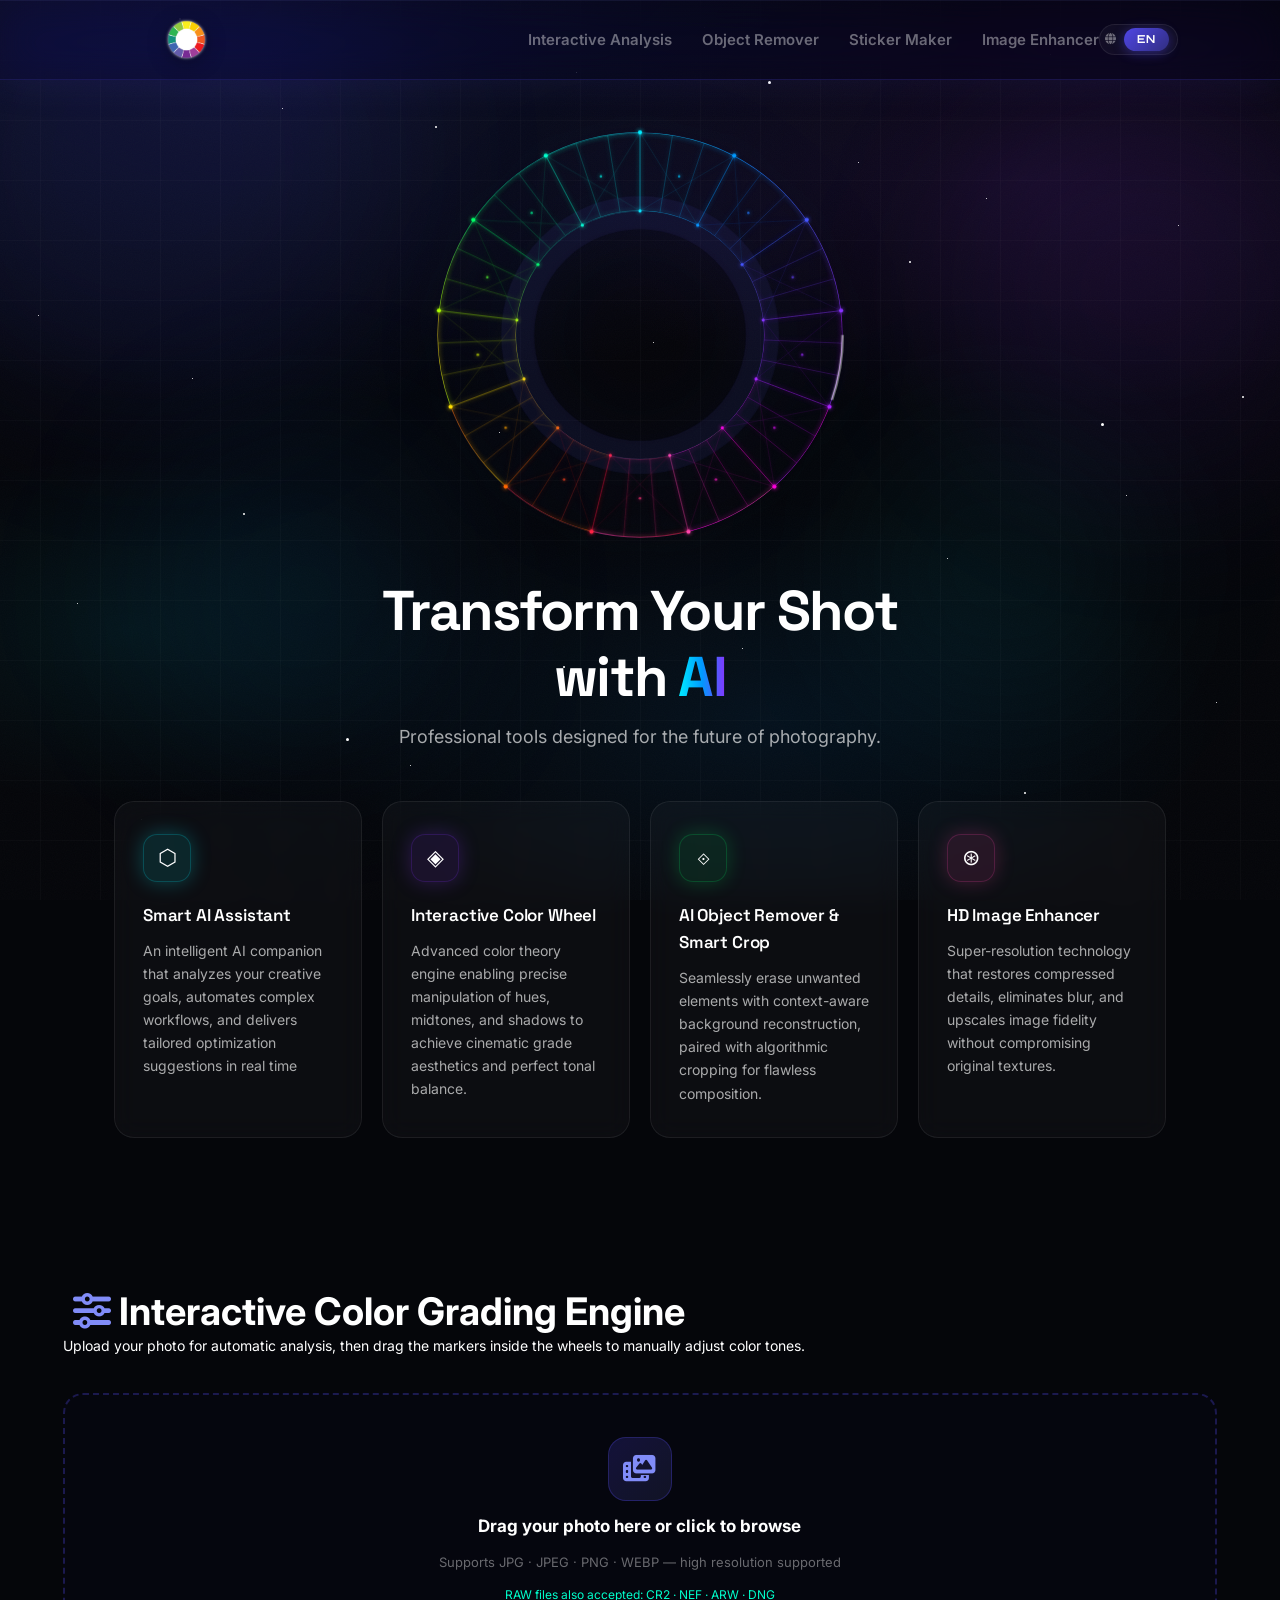
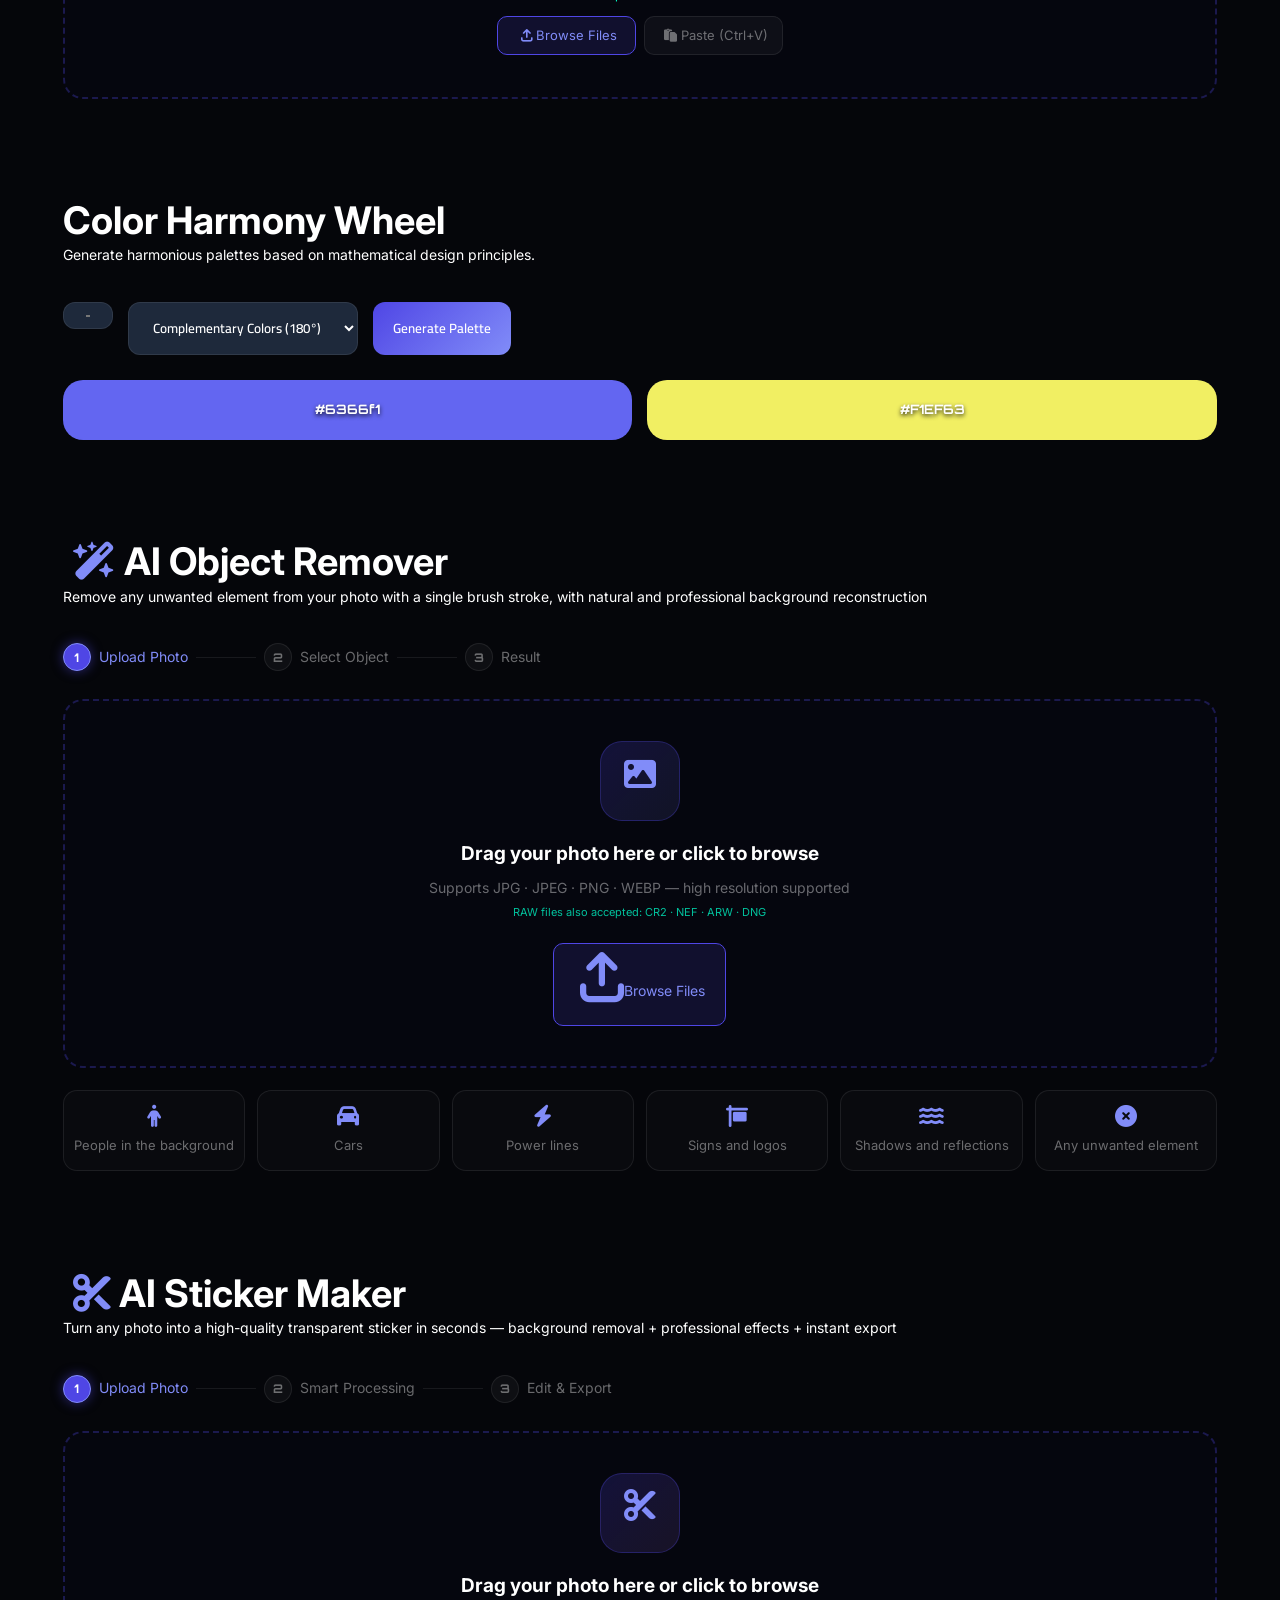
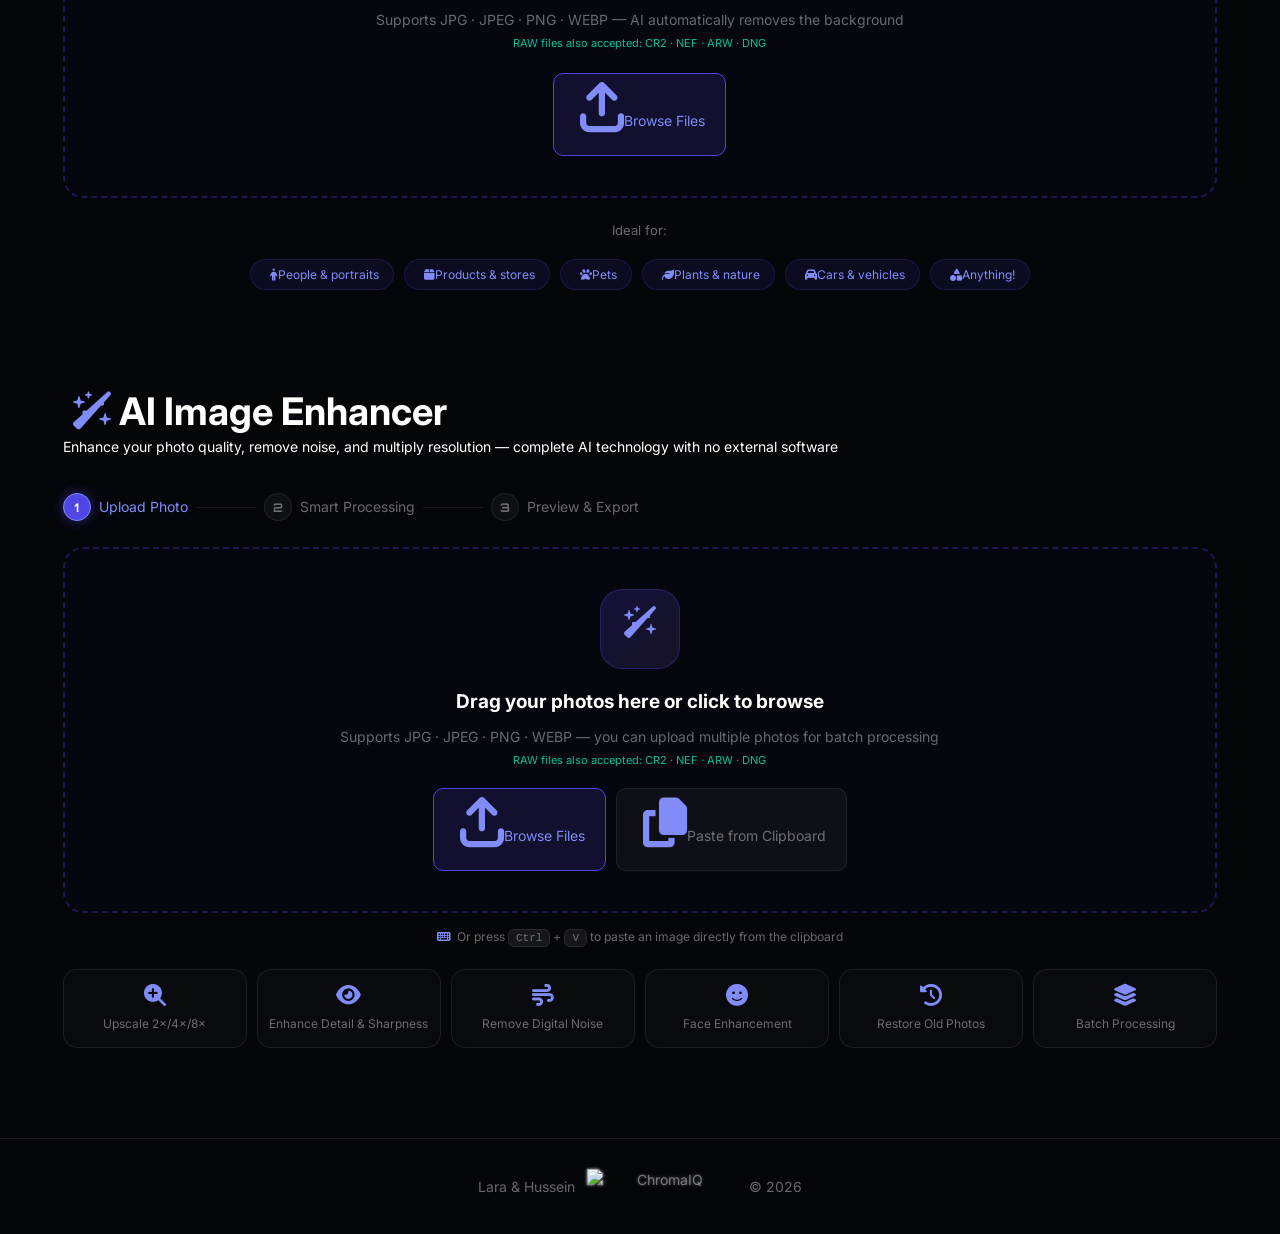
==== index.html @ 06418e69 "Add flexbox layout to nav-right section" ====
<!DOCTYPE html>
<html lang="en" dir="ltr" data-lang="en">
<head>
    <meta charset="UTF-8">
    <meta name="viewport" content="width=device-width, initial-scale=1.0">
    <title>ChromaIQ</title>
    <link rel="preconnect" href="https://fonts.googleapis.com">
    <link rel="preconnect" href="https://fonts.gstatic.com" crossorigin>
    <link href="https://fonts.googleapis.com/css2?family=Cairo:wght@300;400;600;700&family=Orbitron:wght@500;700&family=Inter:wght@400;500;600;700&family=Space+Grotesk:wght@500;600;700&display=swap" rel="stylesheet">
    <link rel="stylesheet" href="i18n-styles.css?v=20260829c">
    <link rel="stylesheet" href="crop-tool.css?v=20260829c">
    <link rel="stylesheet" href="color-grading.css?v=20260829c">
    <link rel="stylesheet" href="https://cdnjs.cloudflare.com/ajax/libs/font-awesome/6.5.1/css/all.min.css">
    <link rel="icon" type="image/x-icon" href="assets/favicon.ico">
    <link rel="icon" type="image/png" sizes="32x32" href="assets/favicon-32.png">
    <link rel="icon" type="image/png" sizes="16x16" href="assets/favicon-16.png">
    <link rel="apple-touch-icon" sizes="180x180" href="assets/apple-touch-icon.png">
    <script src="https://cdnjs.cloudflare.com/ajax/libs/jszip/3.10.1/jszip.min.js"></script>
    <link rel="stylesheet" href="style.css?v=20260829c">
  

<style id="chroma-overrides">
/* ── Navbar: Transparent Glassmorphism + Indigo tint ── */
.navbar {
  background: rgba(8, 6, 28, 0.45) !important;
  backdrop-filter: blur(18px) saturate(1.8) !important;
  -webkit-backdrop-filter: blur(22px) saturate(1.8) !important;
  border-bottom: 1px solid rgba(79,70,229,0.22) !important;
  box-shadow: 0 1px 40px rgba(79,70,229,0.12), inset 0 1px 0 rgba(129,140,248,0.08) !important;
}
.navbar::before {
  content: '';
  position: absolute; inset: 0;
  background: linear-gradient(135deg, rgba(79,70,229,0.06) 0%, transparent 60%);
  pointer-events: none;
.nav-right {
  display: flex;
  align-items: center;
  gap: 25px;
}
}
/* ── Hero: compact vertical layout ── */
.hero {
  height: auto !important;
min-height: auto !important;
  padding: 40px 5% !important;
  flex-direction: column !important;
  gap: 0 !important;
  justify-content: center !important;
}
#features {
  margin-top: 0 !important;
  padding-top: 0 !important;
}
.hero-cotainer {
  display: flex !important;
  flex-direction: column !important;
  align-items: center !important;
  text-align: center !important;
  gap: 12px !important;
  max-width: 860px;
  margin: 0 auto;
}
/* Badge — آخر عنصر، شكله طبيعي */
.hero-cotainer .ai-hero-badge {
  margin-top: 4px;
  position: static;
}
/* Text styles */
.hero-headline {
  font-size: clamp(28px, 5vw, 56px) !important;
  margin: 0 !important;
  line-height: 1.18 !important;
}
.hero-subtitle {
  font-size: clamp(14px, 2vw, 18px) !important;
  margin: 0 0 8px !important;
  max-width: 600px;
}
/* Ring comes FIRST and is bigger */
.hero-cotainer .ring-wrapper {
  width: min(430px, 75vw) !important;
  margin-bottom: 8px;
  order: -1;  /* ensures ring is first regardless of DOM order */
}
/* ── Color Grading canvas: larger ── */
#cg-main-canvas {
  max-height: min(380px, 52vh) !important;
}
/* Zoom controls */
.cg-zoom-group {
  background: rgba(255,255,255,0.04);
  border: 1px solid var(--glass-border);
  border-radius: 9px;
  padding: 2px 5px;
  gap: 3px !important;
}
.cg-zoom-val {
  font-family: 'Orbitron', monospace;
  font-size: 10px; color: var(--text-main);
  min-width: 36px; text-align: center;
  letter-spacing: 0.03em;
}
/* Split hint text */
.cg-split-hint {
  position: absolute; bottom: 8px; left: 50%; transform: translateX(-50%);
  background: rgba(0,0,0,0.7); padding: 4px 12px; border-radius: 20px;
  font-size: 10px; color: rgba(255,255,255,0.7); white-space: nowrap;
  pointer-events: none; display: none;
}
.cg-split-hint.show { display: block; }
</style>
</head>
<body>

     <!-- Global Loader -->
    <div class="loader-overlay" id="spectrum-loader">
    <div class="chroma-loader">
    <div class="chroma-ring-outer"></div>
    <div class="chroma-ring-inner"></div>
    <div class="chroma-dot"></div>
    <div class="chroma-dot"></div>
    <div class="chroma-dot"></div>
    <div class="chroma-core">
        <img class="loader-brand-mark" src="assets/chromaiq-mark.png" alt="" width="550" height="550" aria-hidden="true">
    </div>
</div>
        <div id="loader-text" style="font-size: 18px; font-weight: 600; margin-top: 15px;" data-i18n="common.processing">Processing...</div>
    </div>

    <!-- Custom Brush Cursor -->
    <div id="brush-cursor"></div>

    <!-- Toast -->
    <div class="remover-toast" id="remover-toast"></div>

    <!-- Navbar -->
    <nav class="navbar">
        <div class="nav-left">
            <a class="brand-link" href="#" aria-label="ChromaIQ home">
                <img class="brand-logo" src="icon.PNG" alt="ChromaIQ" width="1500" height="261">
            </a>
        </div>
        <div class="nav-right">
            <ul class="nav-links">
                <li><a href="#grading-hub" data-i18n="nav.gradingHub">Interactive Analysis</a></li>
                <li><a href="#object-remover" data-i18n="nav.objectRemover">Object Remover</a></li>
                <li><a href="#sticker-maker" data-i18n="nav.stickerMaker">Sticker Maker</a></li>
                <li><a href="#image-enhancer" data-i18n="nav.imageEnhancer">Image Enhancer</a></li>
            </ul>
            <!-- Hamburger (mobile only) -->
            <button class="nav-hamburger" id="nav-hamburger" aria-label="Open menu" data-i18n-aria="nav.openMenu" aria-expanded="false">
                <span></span><span></span><span></span>
            </button>
            <!-- Language Switcher (hover to reveal / switch) -->
            <div class="lang-switcher" role="group" aria-label="Language Selection">
                <i class="fa-solid fa-globe lang-switcher-icon" aria-hidden="true"></i>
                <button class="lang-btn" data-lang="ar" aria-pressed="false" onclick="i18n.setLanguage('ar')" title="العربية">AR</button>
                <button class="lang-btn active" data-lang="en" aria-pressed="true" onclick="i18n.setLanguage('en')" title="English">EN</button>
            </div>
        </div>
        <div class="nav-mobile-panel" id="nav-mobile-panel">
        <ul>
            <li><a href="#grading-hub" data-i18n="nav.gradingHub"><i class="fa-solid fa-sliders nav-mobile-icon"></i> Interactive Analysis</a></li>
            <li><a href="#object-remover" data-i18n="nav.objectRemover"><i class="fa-solid fa-eraser nav-mobile-icon"></i> Object Remover</a></li>
            <li><a href="#sticker-maker" data-i18n="nav.stickerMaker"><i class="fa-solid fa-scissors nav-mobile-icon"></i> Sticker Maker</a></li>
            <li><a href="#image-enhancer" data-i18n="nav.imageEnhancer"><i class="fa-solid fa-wand-magic-sparkles nav-mobile-icon"></i> Image Enhancer</a></li>
        </ul>
    </div>
    </nav>
      <!-- ============================================================
     BACKGROUND
     ============================================================ -->
<div class="bg-layer" aria-hidden="true">
  <div class="noise"></div>
  <div class="stars" id="stars"></div>
  <div class="blob" style="width:500px;height:500px;top:-10%;left:-8%;background:rgba(68,85,255,0.08);--bd:14s;--bx:30px;--by:20px"></div>
  <div class="blob" style="width:400px;height:400px;top:10%;right:-5%;background:rgba(136,51,255,0.07);--bd:18s;--bx:-20px;--by:30px"></div>
  <div class="blob" style="width:350px;height:350px;bottom:15%;left:10%;background:rgba(0,153,255,0.06);--bd:22s;--bx:25px;--by:-15px"></div>
  <div class="blob" style="width:300px;height:300px;bottom:20%;right:10%;background:rgba(0,238,255,0.05);--bd:16s;--bx:-18px;--by:22px"></div>
</div>
<main>
<section class="hero" aria-label="Hero">
   <div class="hero-cotainer">
  <!-- THE RING — pure SVG polygon mesh ring -->
  <div class="ring-wrapper" role="img" aria-label="AI neural network ring visualization">
    <svg class="ring-svg" viewBox="0 0 520 520" xmlns="http://www.w3.org/2000/svg">
      <defs>
    <!-- Rainbow gradient sweep — 13 evenly-spaced hues -->
        <linearGradient id="rg0" x1="0" y1="0" x2="1" y2="0"><stop offset="0%" stop-color="#00EEFF"/><stop offset="100%" stop-color="#0099FF"/></linearGradient>
        <linearGradient id="rg1" x1="0" y1="0" x2="1" y2="0"><stop offset="0%" stop-color="#0099FF"/><stop offset="100%" stop-color="#4455FF"/></linearGradient>
        <linearGradient id="rg2" x1="0" y1="0" x2="1" y2="0"><stop offset="0%" stop-color="#4455FF"/><stop offset="100%" stop-color="#8833FF"/></linearGradient>
        <linearGradient id="rg3" x1="0" y1="0" x2="1" y2="0"><stop offset="0%" stop-color="#8833FF"/><stop offset="100%" stop-color="#AA22FF"/></linearGradient>
        <linearGradient id="rg4" x1="0" y1="0" x2="1" y2="0"><stop offset="0%" stop-color="#AA22FF"/><stop offset="100%" stop-color="#FF00DD"/></linearGradient>
        <linearGradient id="rg5" x1="0" y1="0" x2="1" y2="0"><stop offset="0%" stop-color="#FF00DD"/><stop offset="100%" stop-color="#FF44AA"/></linearGradient>
        <linearGradient id="rg6" x1="0" y1="0" x2="1" y2="0"><stop offset="0%" stop-color="#FF44AA"/><stop offset="100%" stop-color="#FF2244"/></linearGradient>
        <linearGradient id="rg7" x1="0" y1="0" x2="1" y2="0"><stop offset="0%" stop-color="#FF2244"/><stop offset="100%" stop-color="#FF6600"/></linearGradient>
        <linearGradient id="rg8" x1="0" y1="0" x2="1" y2="0"><stop offset="0%" stop-color="#FF6600"/><stop offset="100%" stop-color="#FFDD00"/></linearGradient>
        <linearGradient id="rg9" x1="0" y1="0" x2="1" y2="0"><stop offset="0%" stop-color="#FFDD00"/><stop offset="100%" stop-color="#AAFF00"/></linearGradient>
        <linearGradient id="rg10" x1="0" y1="0" x2="1" y2="0"><stop offset="0%" stop-color="#AAFF00"/><stop offset="100%" stop-color="#00FF66"/></linearGradient>
        <linearGradient id="rg11" x1="0" y1="0" x2="1" y2="0"><stop offset="0%" stop-color="#00FF66"/><stop offset="100%" stop-color="#00FFCC"/></linearGradient>
        <linearGradient id="rg12" x1="0" y1="0" x2="1" y2="0"><stop offset="0%" stop-color="#00FFCC"/><stop offset="100%" stop-color="#00EEFF"/></linearGradient>
        <!-- Wave light sweep gradient -->
        <linearGradient id="wave-g" x1="0" y1="0" x2="1" y2="0">
          <stop offset="0%"   stop-color="white" stop-opacity="0"/>
          <stop offset="45%"  stop-color="white" stop-opacity="0"/>
          <stop offset="50%"  stop-color="white" stop-opacity="0.65"/>
          <stop offset="55%"  stop-color="white" stop-opacity="0"/>
          <stop offset="100%" stop-color="white" stop-opacity="0"/>
        </linearGradient>

        <!-- Outer glow filter -->
        <filter id="glow" x="-30%" y="-30%" width="160%" height="160%">
          <feGaussianBlur stdDeviation="3" result="coloredBlur"/>
          <feMerge><feMergeNode in="coloredBlur"/><feMergeNode in="SourceGraphic"/></feMerge>
        </filter>
        <filter id="glow-node" x="-100%" y="-100%" width="300%" height="300%">
          <feGaussianBlur stdDeviation="2.5" result="coloredBlur"/>
          <feMerge><feMergeNode in="coloredBlur"/><feMergeNode in="SourceGraphic"/></feMerge>
        </filter>
        <filter id="glow-strong" x="-50%" y="-50%" width="200%" height="200%">
          <feGaussianBlur stdDeviation="5" result="coloredBlur"/>
          <feMerge><feMergeNode in="coloredBlur"/><feMergeNode in="SourceGraphic"/></feMerge>
        </filter>

        <!-- Clip to ring donut shape (outer R=245, inner R=150) -->
        <clipPath id="ring-clip">
          <path d="
            M260,15 A245,245 0 1,1 259.99,15 Z
            M260,110 A150,150 0 1,0 260.01,110 Z
          " fill-rule="evenodd"/>
        </clipPath>

      </defs>

      <!-- === OUTER GLOW RING (ambient halo) === -->
      <circle cx="260" cy="260" r="245" fill="none" stroke="url(#rg2)" stroke-width="0.5" opacity="0.2" filter="url(#glow-strong)"/>
      <circle cx="260" cy="260" r="150" fill="none" stroke="url(#rg0)" stroke-width="0.5" opacity="0.15" filter="url(#glow-strong)"/>

            <!-- Segment 0 — Cyan→Blue  (0.0°–27.7°) -->
      <g filter="url(#glow)" clip-path="url(#ring-clip)">
        <path d="M260.0,15.0 A245,245 0 0,1 373.9,43.1" fill="none" stroke="url(#rg0)" stroke-width="1.4" opacity="0.7" style="animation: line-shimmer 1.9s ease-in-out 0.0s infinite"/>
        <path d="M260.0,110.0 A150,150 0 0,1 329.7,127.2" fill="none" stroke="url(#rg0)" stroke-width="1.1" opacity="0.55" style="animation: line-shimmer 2.2s ease-in-out 0.24s infinite"/>
        <line x1="260.0" y1="15.0" x2="260.0" y2="110.0" stroke="#00EEFF" stroke-width="0.7" opacity="0.4" style="animation: line-shimmer 2.8s ease-in-out 0.0s infinite"/>
        <line x1="299.3" y1="18.2" x2="284.1" y2="111.9" stroke="#00D2FF" stroke-width="0.7" opacity="0.35" style="animation: line-shimmer 3.0s ease-in-out 0.1s infinite"/>
        <line x1="337.6" y1="27.6" x2="307.5" y2="117.7" stroke="#00B5FF" stroke-width="0.7" opacity="0.35" style="animation: line-shimmer 3.2s ease-in-out 0.2s infinite"/>
        <line x1="373.9" y1="43.1" x2="329.7" y2="127.2" stroke="#0099FF" stroke-width="0.7" opacity="0.4" style="animation: line-shimmer 3.4s ease-in-out 0.3s infinite"/>
        <line x1="260.0" y1="15.0" x2="329.7" y2="127.2" stroke="#00D4FF" stroke-width="0.5" opacity="0.2" style="animation: line-shimmer 3.8s ease-in-out 0.36s infinite"/>
        <line x1="373.9" y1="43.1" x2="260.0" y2="110.0" stroke="#00B2FF" stroke-width="0.5" opacity="0.2" style="animation: line-shimmer 3.8s ease-in-out 0.6s infinite"/>
      </g>

      <!-- Segment 1 — Blue→Indigo  (27.7°–55.4°) -->
      <g filter="url(#glow)" clip-path="url(#ring-clip)">
        <path d="M373.9,43.1 A245,245 0 0,1 461.6,120.8" fill="none" stroke="url(#rg1)" stroke-width="1.4" opacity="0.7" style="animation: line-shimmer 2.1s ease-in-out 0.12s infinite"/>
        <path d="M329.7,127.2 A150,150 0 0,1 383.4,174.8" fill="none" stroke="url(#rg1)" stroke-width="1.1" opacity="0.55" style="animation: line-shimmer 2.4s ease-in-out 0.36s infinite"/>
        <line x1="373.9" y1="43.1" x2="329.7" y2="127.2" stroke="#0099FF" stroke-width="0.7" opacity="0.4" style="animation: line-shimmer 3.0s ease-in-out 0.1s infinite"/>
        <line x1="407.2" y1="64.1" x2="350.1" y2="140.1" stroke="#1782FF" stroke-width="0.7" opacity="0.35" style="animation: line-shimmer 3.2s ease-in-out 0.2s infinite"/>
        <line x1="436.7" y1="90.3" x2="368.2" y2="156.1" stroke="#2D6CFF" stroke-width="0.7" opacity="0.35" style="animation: line-shimmer 3.4s ease-in-out 0.3s infinite"/>
        <line x1="461.6" y1="120.8" x2="383.4" y2="174.8" stroke="#4455FF" stroke-width="0.7" opacity="0.4" style="animation: line-shimmer 3.6s ease-in-out 0.4s infinite"/>
        <line x1="373.9" y1="43.1" x2="383.4" y2="174.8" stroke="#1485FF" stroke-width="0.5" opacity="0.2" style="animation: line-shimmer 4.0s ease-in-out 0.48s infinite"/>
        <line x1="461.6" y1="120.8" x2="329.7" y2="127.2" stroke="#3069FF" stroke-width="0.5" opacity="0.2" style="animation: line-shimmer 4.0s ease-in-out 0.72s infinite"/>
      </g>

      <!-- Segment 2 — Indigo→Purple  (55.4°–83.1°) -->
      <g filter="url(#glow)" clip-path="url(#ring-clip)">
        <path d="M461.6,120.8 A245,245 0 0,1 503.2,230.5" fill="none" stroke="url(#rg2)" stroke-width="1.4" opacity="0.7" style="animation: line-shimmer 2.3s ease-in-out 0.24s infinite"/>
        <path d="M383.4,174.8 A150,150 0 0,1 408.9,241.9" fill="none" stroke="url(#rg2)" stroke-width="1.1" opacity="0.55" style="animation: line-shimmer 2.6s ease-in-out 0.48s infinite"/>
        <line x1="461.6" y1="120.8" x2="383.4" y2="174.8" stroke="#4455FF" stroke-width="0.7" opacity="0.4" style="animation: line-shimmer 3.2s ease-in-out 0.2s infinite"/>
        <line x1="481.3" y1="155.0" x2="395.5" y2="195.7" stroke="#5B4AFF" stroke-width="0.7" opacity="0.35" style="animation: line-shimmer 3.4s ease-in-out 0.3s infinite"/>
        <line x1="495.3" y1="191.8" x2="404.1" y2="218.3" stroke="#713EFF" stroke-width="0.7" opacity="0.35" style="animation: line-shimmer 3.6s ease-in-out 0.4s infinite"/>
        <line x1="503.2" y1="230.5" x2="408.9" y2="241.9" stroke="#8833FF" stroke-width="0.7" opacity="0.4" style="animation: line-shimmer 2.8s ease-in-out 0.0s infinite"/>
        <line x1="461.6" y1="120.8" x2="408.9" y2="241.9" stroke="#584BFF" stroke-width="0.5" opacity="0.2" style="animation: line-shimmer 4.2s ease-in-out 0.6s infinite"/>
        <line x1="503.2" y1="230.5" x2="383.4" y2="174.8" stroke="#743DFF" stroke-width="0.5" opacity="0.2" style="animation: line-shimmer 4.2s ease-in-out 0.0s infinite"/>
      </g>

      <!-- Segment 3 — Purple→Violet  (83.1°–110.8°) -->
      <g filter="url(#glow)" clip-path="url(#ring-clip)">
        <path d="M503.2,230.5 A245,245 0 0,1 489.1,346.9" fill="none" stroke="url(#rg3)" stroke-width="1.4" opacity="0.7" style="animation: line-shimmer 2.5s ease-in-out 0.36s infinite"/>
        <path d="M408.9,241.9 A150,150 0 0,1 400.3,313.2" fill="none" stroke="url(#rg3)" stroke-width="1.1" opacity="0.55" style="animation: line-shimmer 2.8s ease-in-out 0.6s infinite"/>
        <line x1="503.2" y1="230.5" x2="408.9" y2="241.9" stroke="#8833FF" stroke-width="0.7" opacity="0.4" style="animation: line-shimmer 3.4s ease-in-out 0.3s infinite"/>
        <line x1="504.8" y1="269.9" x2="409.9" y2="266.0" stroke="#932DFF" stroke-width="0.7" opacity="0.35" style="animation: line-shimmer 3.6s ease-in-out 0.4s infinite"/>
        <line x1="500.0" y1="309.0" x2="407.0" y2="290.0" stroke="#9F28FF" stroke-width="0.7" opacity="0.35" style="animation: line-shimmer 2.8s ease-in-out 0.0s infinite"/>
        <line x1="489.1" y1="346.9" x2="400.3" y2="313.2" stroke="#AA22FF" stroke-width="0.7" opacity="0.4" style="animation: line-shimmer 3.0s ease-in-out 0.1s infinite"/>
        <line x1="503.2" y1="230.5" x2="400.3" y2="313.2" stroke="#922EFF" stroke-width="0.5" opacity="0.2" style="animation: line-shimmer 4.4s ease-in-out 0.72s infinite"/>
        <line x1="489.1" y1="346.9" x2="408.9" y2="241.9" stroke="#A027FF" stroke-width="0.5" opacity="0.2" style="animation: line-shimmer 4.4s ease-in-out 0.12s infinite"/>
      </g>

      <!-- Segment 4 — Violet→Magenta  (110.8°–138.5°) -->
      <g filter="url(#glow)" clip-path="url(#ring-clip)">
        <path d="M489.1,346.9 A245,245 0 0,1 422.5,443.4" fill="none" stroke="url(#rg4)" stroke-width="1.4" opacity="0.7" style="animation: line-shimmer 2.7s ease-in-out 0.48s infinite"/>
        <path d="M400.3,313.2 A150,150 0 0,1 359.5,372.3" fill="none" stroke="url(#rg4)" stroke-width="1.1" opacity="0.55" style="animation: line-shimmer 3.0s ease-in-out 0.72s infinite"/>
        <line x1="489.1" y1="346.9" x2="400.3" y2="313.2" stroke="#AA22FF" stroke-width="0.7" opacity="0.4" style="animation: line-shimmer 3.6s ease-in-out 0.4s infinite"/>
        <line x1="472.2" y1="382.5" x2="389.9" y2="335.0" stroke="#C617F4" stroke-width="0.7" opacity="0.35" style="animation: line-shimmer 2.8s ease-in-out 0.0s infinite"/>
        <line x1="449.8" y1="414.9" x2="376.2" y2="354.9" stroke="#E30BE8" stroke-width="0.7" opacity="0.35" style="animation: line-shimmer 3.0s ease-in-out 0.1s infinite"/>
        <line x1="422.5" y1="443.4" x2="359.5" y2="372.3" stroke="#FF00DD" stroke-width="0.7" opacity="0.4" style="animation: line-shimmer 3.2s ease-in-out 0.2s infinite"/>
        <line x1="489.1" y1="346.9" x2="359.5" y2="372.3" stroke="#C418F5" stroke-width="0.5" opacity="0.2" style="animation: line-shimmer 4.6s ease-in-out 0.0s infinite"/>
        <line x1="422.5" y1="443.4" x2="400.3" y2="313.2" stroke="#E60AE7" stroke-width="0.5" opacity="0.2" style="animation: line-shimmer 3.6s ease-in-out 0.24s infinite"/>
      </g>

      <!-- Segment 5 — Magenta→Pink  (138.5°–166.2°) -->
      <g filter="url(#glow)" clip-path="url(#ring-clip)">
        <path d="M422.5,443.4 A245,245 0 0,1 318.6,497.9" fill="none" stroke="url(#rg5)" stroke-width="1.4" opacity="0.7" style="animation: line-shimmer 1.9s ease-in-out 0.6s infinite"/>
        <path d="M359.5,372.3 A150,150 0 0,1 295.9,405.6" fill="none" stroke="url(#rg5)" stroke-width="1.1" opacity="0.55" style="animation: line-shimmer 2.2s ease-in-out 0.0s infinite"/>
        <line x1="422.5" y1="443.4" x2="359.5" y2="372.3" stroke="#FF00DD" stroke-width="0.7" opacity="0.4" style="animation: line-shimmer 2.8s ease-in-out 0.0s infinite"/>
        <line x1="390.9" y1="467.1" x2="340.2" y2="386.8" stroke="#FF17CC" stroke-width="0.7" opacity="0.35" style="animation: line-shimmer 3.0s ease-in-out 0.1s infinite"/>
        <line x1="356.0" y1="485.4" x2="318.8" y2="398.0" stroke="#FF2DBB" stroke-width="0.7" opacity="0.35" style="animation: line-shimmer 3.2s ease-in-out 0.2s infinite"/>
        <line x1="318.6" y1="497.9" x2="295.9" y2="405.6" stroke="#FF44AA" stroke-width="0.7" opacity="0.4" style="animation: line-shimmer 3.4s ease-in-out 0.3s infinite"/>
        <line x1="422.5" y1="443.4" x2="295.9" y2="405.6" stroke="#FF14CE" stroke-width="0.5" opacity="0.2" style="animation: line-shimmer 3.8s ease-in-out 0.12s infinite"/>
        <line x1="318.6" y1="497.9" x2="359.5" y2="372.3" stroke="#FF30B9" stroke-width="0.5" opacity="0.2" style="animation: line-shimmer 3.8s ease-in-out 0.36s infinite"/>
      </g>

      <!-- Segment 6 — Pink→Red  (166.2°–193.8°) -->
      <g filter="url(#glow)" clip-path="url(#ring-clip)">
        <path d="M318.6,497.9 A245,245 0 0,1 201.4,497.9" fill="none" stroke="url(#rg6)" stroke-width="1.4" opacity="0.7" style="animation: line-shimmer 2.1s ease-in-out 0.72s infinite"/>
        <path d="M295.9,405.6 A150,150 0 0,1 224.1,405.6" fill="none" stroke="url(#rg6)" stroke-width="1.1" opacity="0.55" style="animation: line-shimmer 2.4s ease-in-out 0.12s infinite"/>
        <line x1="318.6" y1="497.9" x2="295.9" y2="405.6" stroke="#FF44AA" stroke-width="0.7" opacity="0.4" style="animation: line-shimmer 3.0s ease-in-out 0.1s infinite"/>
        <line x1="279.7" y1="504.2" x2="272.1" y2="409.5" stroke="#FF3988" stroke-width="0.7" opacity="0.35" style="animation: line-shimmer 3.2s ease-in-out 0.2s infinite"/>
        <line x1="240.3" y1="504.2" x2="247.9" y2="409.5" stroke="#FF2D66" stroke-width="0.7" opacity="0.35" style="animation: line-shimmer 3.4s ease-in-out 0.3s infinite"/>
        <line x1="201.4" y1="497.9" x2="224.1" y2="405.6" stroke="#FF2244" stroke-width="0.7" opacity="0.4" style="animation: line-shimmer 3.6s ease-in-out 0.4s infinite"/>
        <line x1="318.6" y1="497.9" x2="224.1" y2="405.6" stroke="#FF3A8B" stroke-width="0.5" opacity="0.2" style="animation: line-shimmer 4.0s ease-in-out 0.24s infinite"/>
        <line x1="201.4" y1="497.9" x2="295.9" y2="405.6" stroke="#FF2C63" stroke-width="0.5" opacity="0.2" style="animation: line-shimmer 4.0s ease-in-out 0.48s infinite"/>
      </g>

      <!-- Segment 7 — Red→Orange  (193.8°–221.5°) -->
      <g filter="url(#glow)" clip-path="url(#ring-clip)">
        <path d="M201.4,497.9 A245,245 0 0,1 97.5,443.4" fill="none" stroke="url(#rg7)" stroke-width="1.4" opacity="0.7" style="animation: line-shimmer 2.3s ease-in-out 0.0s infinite"/>
        <path d="M224.1,405.6 A150,150 0 0,1 160.5,372.3" fill="none" stroke="url(#rg7)" stroke-width="1.1" opacity="0.55" style="animation: line-shimmer 2.6s ease-in-out 0.24s infinite"/>
        <line x1="201.4" y1="497.9" x2="224.1" y2="405.6" stroke="#FF2244" stroke-width="0.7" opacity="0.4" style="animation: line-shimmer 3.2s ease-in-out 0.2s infinite"/>
        <line x1="164.0" y1="485.4" x2="201.2" y2="398.0" stroke="#FF392D" stroke-width="0.7" opacity="0.35" style="animation: line-shimmer 3.4s ease-in-out 0.3s infinite"/>
        <line x1="129.1" y1="467.1" x2="179.8" y2="386.8" stroke="#FF4F17" stroke-width="0.7" opacity="0.35" style="animation: line-shimmer 3.6s ease-in-out 0.4s infinite"/>
        <line x1="97.5" y1="443.4" x2="160.5" y2="372.3" stroke="#FF6600" stroke-width="0.7" opacity="0.4" style="animation: line-shimmer 2.8s ease-in-out 0.0s infinite"/>
        <line x1="201.4" y1="497.9" x2="160.5" y2="372.3" stroke="#FF3630" stroke-width="0.5" opacity="0.2" style="animation: line-shimmer 4.2s ease-in-out 0.36s infinite"/>
        <line x1="97.5" y1="443.4" x2="224.1" y2="405.6" stroke="#FF5214" stroke-width="0.5" opacity="0.2" style="animation: line-shimmer 4.2s ease-in-out 0.6s infinite"/>
      </g>

      <!-- Segment 8 — Orange→Yellow  (221.5°–249.2°) -->
      <g filter="url(#glow)" clip-path="url(#ring-clip)">
        <path d="M97.5,443.4 A245,245 0 0,1 30.9,346.9" fill="none" stroke="url(#rg8)" stroke-width="1.4" opacity="0.7" style="animation: line-shimmer 2.5s ease-in-out 0.12s infinite"/>
        <path d="M160.5,372.3 A150,150 0 0,1 119.7,313.2" fill="none" stroke="url(#rg8)" stroke-width="1.1" opacity="0.55" style="animation: line-shimmer 2.8s ease-in-out 0.36s infinite"/>
        <line x1="97.5" y1="443.4" x2="160.5" y2="372.3" stroke="#FF6600" stroke-width="0.7" opacity="0.4" style="animation: line-shimmer 3.4s ease-in-out 0.3s infinite"/>
        <line x1="70.2" y1="414.9" x2="143.8" y2="354.9" stroke="#FF8E00" stroke-width="0.7" opacity="0.35" style="animation: line-shimmer 3.6s ease-in-out 0.4s infinite"/>
        <line x1="47.8" y1="382.5" x2="130.1" y2="335.0" stroke="#FFB500" stroke-width="0.7" opacity="0.35" style="animation: line-shimmer 2.8s ease-in-out 0.0s infinite"/>
        <line x1="30.9" y1="346.9" x2="119.7" y2="313.2" stroke="#FFDD00" stroke-width="0.7" opacity="0.4" style="animation: line-shimmer 3.0s ease-in-out 0.1s infinite"/>
        <line x1="97.5" y1="443.4" x2="119.7" y2="313.2" stroke="#FF8A00" stroke-width="0.5" opacity="0.2" style="animation: line-shimmer 4.4s ease-in-out 0.48s infinite"/>
        <line x1="30.9" y1="346.9" x2="160.5" y2="372.3" stroke="#FFB900" stroke-width="0.5" opacity="0.2" style="animation: line-shimmer 4.4s ease-in-out 0.72s infinite"/>
      </g>

      <!-- Segment 9 — Yellow→Lime  (249.2°–276.9°) -->
      <g filter="url(#glow)" clip-path="url(#ring-clip)">
        <path d="M30.9,346.9 A245,245 0 0,1 16.8,230.5" fill="none" stroke="url(#rg9)" stroke-width="1.4" opacity="0.7" style="animation: line-shimmer 2.7s ease-in-out 0.24s infinite"/>
        <path d="M119.7,313.2 A150,150 0 0,1 111.1,241.9" fill="none" stroke="url(#rg9)" stroke-width="1.1" opacity="0.55" style="animation: line-shimmer 3.0s ease-in-out 0.48s infinite"/>
        <line x1="30.9" y1="346.9" x2="119.7" y2="313.2" stroke="#FFDD00" stroke-width="0.7" opacity="0.4" style="animation: line-shimmer 3.6s ease-in-out 0.4s infinite"/>
        <line x1="20.0" y1="309.0" x2="113.0" y2="290.0" stroke="#E3E800" stroke-width="0.7" opacity="0.35" style="animation: line-shimmer 2.8s ease-in-out 0.0s infinite"/>
        <line x1="15.2" y1="269.9" x2="110.1" y2="266.0" stroke="#C6F400" stroke-width="0.7" opacity="0.35" style="animation: line-shimmer 3.0s ease-in-out 0.1s infinite"/>
        <line x1="16.8" y1="230.5" x2="111.1" y2="241.9" stroke="#AAFF00" stroke-width="0.7" opacity="0.4" style="animation: line-shimmer 3.2s ease-in-out 0.2s infinite"/>
        <line x1="30.9" y1="346.9" x2="111.1" y2="241.9" stroke="#E6E700" stroke-width="0.5" opacity="0.2" style="animation: line-shimmer 4.6s ease-in-out 0.6s infinite"/>
        <line x1="16.8" y1="230.5" x2="119.7" y2="313.2" stroke="#C4F500" stroke-width="0.5" opacity="0.2" style="animation: line-shimmer 3.6s ease-in-out 0.0s infinite"/>
      </g>

      <!-- Segment 10 — Lime→Green  (276.9°–304.6°) -->
      <g filter="url(#glow)" clip-path="url(#ring-clip)">
        <path d="M16.8,230.5 A245,245 0 0,1 58.4,120.8" fill="none" stroke="url(#rg10)" stroke-width="1.4" opacity="0.7" style="animation: line-shimmer 1.9s ease-in-out 0.36s infinite"/>
        <path d="M111.1,241.9 A150,150 0 0,1 136.6,174.8" fill="none" stroke="url(#rg10)" stroke-width="1.1" opacity="0.55" style="animation: line-shimmer 2.2s ease-in-out 0.6s infinite"/>
        <line x1="16.8" y1="230.5" x2="111.1" y2="241.9" stroke="#AAFF00" stroke-width="0.7" opacity="0.4" style="animation: line-shimmer 2.8s ease-in-out 0.0s infinite"/>
        <line x1="24.7" y1="191.8" x2="115.9" y2="218.3" stroke="#71FF22" stroke-width="0.7" opacity="0.35" style="animation: line-shimmer 3.0s ease-in-out 0.1s infinite"/>
        <line x1="38.7" y1="155.0" x2="124.5" y2="195.7" stroke="#39FF44" stroke-width="0.7" opacity="0.35" style="animation: line-shimmer 3.2s ease-in-out 0.2s infinite"/>
        <line x1="58.4" y1="120.8" x2="136.6" y2="174.8" stroke="#00FF66" stroke-width="0.7" opacity="0.4" style="animation: line-shimmer 3.4s ease-in-out 0.3s infinite"/>
        <line x1="16.8" y1="230.5" x2="136.6" y2="174.8" stroke="#77FF1F" stroke-width="0.5" opacity="0.2" style="animation: line-shimmer 3.8s ease-in-out 0.72s infinite"/>
        <line x1="58.4" y1="120.8" x2="111.1" y2="241.9" stroke="#33FF47" stroke-width="0.5" opacity="0.2" style="animation: line-shimmer 3.8s ease-in-out 0.12s infinite"/>
      </g>

      <!-- Segment 11 — Green→Teal  (304.6°–332.3°) -->
      <g filter="url(#glow)" clip-path="url(#ring-clip)">
        <path d="M58.4,120.8 A245,245 0 0,1 146.1,43.1" fill="none" stroke="url(#rg11)" stroke-width="1.4" opacity="0.7" style="animation: line-shimmer 2.1s ease-in-out 0.48s infinite"/>
        <path d="M136.6,174.8 A150,150 0 0,1 190.3,127.2" fill="none" stroke="url(#rg11)" stroke-width="1.1" opacity="0.55" style="animation: line-shimmer 2.4s ease-in-out 0.72s infinite"/>
        <line x1="58.4" y1="120.8" x2="136.6" y2="174.8" stroke="#00FF66" stroke-width="0.7" opacity="0.4" style="animation: line-shimmer 3.0s ease-in-out 0.1s infinite"/>
        <line x1="83.3" y1="90.3" x2="151.8" y2="156.1" stroke="#00FF88" stroke-width="0.7" opacity="0.35" style="animation: line-shimmer 3.2s ease-in-out 0.2s infinite"/>
        <line x1="112.8" y1="64.1" x2="169.9" y2="140.1" stroke="#00FFAA" stroke-width="0.7" opacity="0.35" style="animation: line-shimmer 3.4s ease-in-out 0.3s infinite"/>
        <line x1="146.1" y1="43.1" x2="190.3" y2="127.2" stroke="#00FFCC" stroke-width="0.7" opacity="0.4" style="animation: line-shimmer 3.6s ease-in-out 0.4s infinite"/>
        <line x1="58.4" y1="120.8" x2="190.3" y2="127.2" stroke="#00FF85" stroke-width="0.5" opacity="0.2" style="animation: line-shimmer 4.0s ease-in-out 0.0s infinite"/>
        <line x1="146.1" y1="43.1" x2="136.6" y2="174.8" stroke="#00FFAD" stroke-width="0.5" opacity="0.2" style="animation: line-shimmer 4.0s ease-in-out 0.24s infinite"/>
      </g>

      <!-- Segment 12 — Teal→Cyan  (332.3°–360.0°) -->
      <g filter="url(#glow)" clip-path="url(#ring-clip)">
        <path d="M146.1,43.1 A245,245 0 0,1 260.0,15.0" fill="none" stroke="url(#rg12)" stroke-width="1.4" opacity="0.7" style="animation: line-shimmer 2.3s ease-in-out 0.6s infinite"/>
        <path d="M190.3,127.2 A150,150 0 0,1 260.0,110.0" fill="none" stroke="url(#rg12)" stroke-width="1.1" opacity="0.55" style="animation: line-shimmer 2.6s ease-in-out 0.0s infinite"/>
        <line x1="146.1" y1="43.1" x2="190.3" y2="127.2" stroke="#00FFCC" stroke-width="0.7" opacity="0.4" style="animation: line-shimmer 3.2s ease-in-out 0.2s infinite"/>
        <line x1="182.4" y1="27.6" x2="212.5" y2="117.7" stroke="#00F9DD" stroke-width="0.7" opacity="0.35" style="animation: line-shimmer 3.4s ease-in-out 0.3s infinite"/>
        <line x1="220.7" y1="18.2" x2="235.9" y2="111.9" stroke="#00F4EE" stroke-width="0.7" opacity="0.35" style="animation: line-shimmer 3.6s ease-in-out 0.4s infinite"/>
        <line x1="260.0" y1="15.0" x2="260.0" y2="110.0" stroke="#00EEFF" stroke-width="0.7" opacity="0.4" style="animation: line-shimmer 2.8s ease-in-out 0.0s infinite"/>
        <line x1="146.1" y1="43.1" x2="260.0" y2="110.0" stroke="#00FADB" stroke-width="0.5" opacity="0.2" style="animation: line-shimmer 4.2s ease-in-out 0.12s infinite"/>
        <line x1="260.0" y1="15.0" x2="190.3" y2="127.2" stroke="#00F3F0" stroke-width="0.5" opacity="0.2" style="animation: line-shimmer 4.2s ease-in-out 0.36s infinite"/>
      </g>

      <!-- Outer ring nodes — 13 evenly-spaced colors (360/13 ≈ 27.69° apart) -->
      <g filter="url(#glow-node)">
        <!-- 0.0° Cyan -->
        <circle cx="260.0" cy="15.0" r="2.5" fill="#00EEFF" style="animation: node-pulse-a 1.8s ease-in-out 0.0s infinite"/>
        <!-- 27.7° Blue -->
        <circle cx="373.9" cy="43.1" r="2.5" fill="#0099FF" style="animation: node-pulse-b 2.0s ease-in-out 0.18s infinite"/>
        <!-- 55.4° Indigo -->
        <circle cx="461.6" cy="120.8" r="2.5" fill="#4455FF" style="animation: node-pulse-c 2.2s ease-in-out 0.36s infinite"/>
        <!-- 83.1° Purple -->
        <circle cx="503.2" cy="230.5" r="2.5" fill="#8833FF" style="animation: node-pulse-d 2.4s ease-in-out 0.54s infinite"/>
        <!-- 110.8° Violet -->
        <circle cx="489.1" cy="346.9" r="2.5" fill="#AA22FF" style="animation: node-pulse-e 2.6s ease-in-out 0.72s infinite"/>
        <!-- 138.5° Magenta -->
        <circle cx="422.5" cy="443.4" r="2.5" fill="#FF00DD" style="animation: node-pulse-a 1.8s ease-in-out 0.0s infinite"/>
        <!-- 166.2° Pink -->
        <circle cx="318.6" cy="497.9" r="2.5" fill="#FF44AA" style="animation: node-pulse-b 2.0s ease-in-out 0.18s infinite"/>
        <!-- 193.8° Red -->
        <circle cx="201.4" cy="497.9" r="2.5" fill="#FF2244" style="animation: node-pulse-c 2.2s ease-in-out 0.36s infinite"/>
        <!-- 221.5° Orange -->
        <circle cx="97.5" cy="443.4" r="2.5" fill="#FF6600" style="animation: node-pulse-d 2.4s ease-in-out 0.54s infinite"/>
        <!-- 249.2° Yellow -->
        <circle cx="30.9" cy="346.9" r="2.5" fill="#FFDD00" style="animation: node-pulse-e 2.6s ease-in-out 0.72s infinite"/>
        <!-- 276.9° Lime -->
        <circle cx="16.8" cy="230.5" r="2.5" fill="#AAFF00" style="animation: node-pulse-a 1.8s ease-in-out 0.0s infinite"/>
        <!-- 304.6° Green -->
        <circle cx="58.4" cy="120.8" r="2.5" fill="#00FF66" style="animation: node-pulse-b 2.0s ease-in-out 0.18s infinite"/>
        <!-- 332.3° Teal -->
        <circle cx="146.1" cy="43.1" r="2.5" fill="#00FFCC" style="animation: node-pulse-c 2.2s ease-in-out 0.36s infinite"/>
      </g>

      <!-- Inner ring nodes -->
      <g filter="url(#glow-node)">
        <circle cx="260.0" cy="110.0" r="1.9" fill="#00EEFF" style="animation: node-pulse-c 2.2s ease-in-out 0.18s infinite"/>
        <circle cx="329.7" cy="127.2" r="1.9" fill="#0099FF" style="animation: node-pulse-d 2.4s ease-in-out 0.36s infinite"/>
        <circle cx="383.4" cy="174.8" r="1.9" fill="#4455FF" style="animation: node-pulse-e 2.6s ease-in-out 0.54s infinite"/>
        <circle cx="408.9" cy="241.9" r="1.9" fill="#8833FF" style="animation: node-pulse-a 2.8s ease-in-out 0.72s infinite"/>
        <circle cx="400.3" cy="313.2" r="1.9" fill="#AA22FF" style="animation: node-pulse-b 2.0s ease-in-out 0.0s infinite"/>
        <circle cx="359.5" cy="372.3" r="1.9" fill="#FF00DD" style="animation: node-pulse-c 2.2s ease-in-out 0.18s infinite"/>
        <circle cx="295.9" cy="405.6" r="1.9" fill="#FF44AA" style="animation: node-pulse-d 2.4s ease-in-out 0.36s infinite"/>
        <circle cx="224.1" cy="405.6" r="1.9" fill="#FF2244" style="animation: node-pulse-e 2.6s ease-in-out 0.54s infinite"/>
        <circle cx="160.5" cy="372.3" r="1.9" fill="#FF6600" style="animation: node-pulse-a 2.8s ease-in-out 0.72s infinite"/>
        <circle cx="119.7" cy="313.2" r="1.9" fill="#FFDD00" style="animation: node-pulse-b 2.0s ease-in-out 0.0s infinite"/>
        <circle cx="111.1" cy="241.9" r="1.9" fill="#AAFF00" style="animation: node-pulse-c 2.2s ease-in-out 0.18s infinite"/>
        <circle cx="136.6" cy="174.8" r="1.9" fill="#00FF66" style="animation: node-pulse-d 2.4s ease-in-out 0.36s infinite"/>
        <circle cx="190.3" cy="127.2" r="1.9" fill="#00FFCC" style="animation: node-pulse-e 2.6s ease-in-out 0.54s infinite"/>
      </g>

      <!-- Mid-edge nodes (between outer and inner, offset to sit between main nodes) -->
      <g filter="url(#glow-node)">
        <circle cx="307.3" cy="68.2" r="1.5" fill="#00C4FF" opacity="0.7" style="animation: node-pulse-e 3.1s ease-in-out 0.36s infinite"/>
        <circle cx="391.0" cy="112.2" r="1.5" fill="#2277FF" opacity="0.7" style="animation: node-pulse-a 3.3s ease-in-out 0.54s infinite"/>
        <circle cx="444.7" cy="190.0" r="1.5" fill="#6644FF" opacity="0.7" style="animation: node-pulse-b 3.5s ease-in-out 0.72s infinite"/>
        <circle cx="456.1" cy="283.8" r="1.5" fill="#992AFF" opacity="0.7" style="animation: node-pulse-c 2.7s ease-in-out 0.0s infinite"/>
        <circle cx="422.5" cy="372.2" r="1.5" fill="#D411EE" opacity="0.7" style="animation: node-pulse-d 2.9s ease-in-out 0.18s infinite"/>
        <circle cx="351.8" cy="434.9" r="1.5" fill="#FF22C4" opacity="0.7" style="animation: node-pulse-e 3.1s ease-in-out 0.36s infinite"/>
        <circle cx="260.0" cy="457.5" r="1.5" fill="#FF3377" opacity="0.7" style="animation: node-pulse-a 3.3s ease-in-out 0.54s infinite"/>
        <circle cx="168.2" cy="434.9" r="1.5" fill="#FF4422" opacity="0.7" style="animation: node-pulse-b 3.5s ease-in-out 0.72s infinite"/>
        <circle cx="97.5" cy="372.2" r="1.5" fill="#FFA200" opacity="0.7" style="animation: node-pulse-c 2.7s ease-in-out 0.0s infinite"/>
        <circle cx="63.9" cy="283.8" r="1.5" fill="#D4EE00" opacity="0.7" style="animation: node-pulse-d 2.9s ease-in-out 0.18s infinite"/>
        <circle cx="75.3" cy="190.0" r="1.5" fill="#55FF33" opacity="0.7" style="animation: node-pulse-e 3.1s ease-in-out 0.36s infinite"/>
        <circle cx="129.0" cy="112.2" r="1.5" fill="#00FF99" opacity="0.7" style="animation: node-pulse-a 3.3s ease-in-out 0.54s infinite"/>
        <circle cx="212.7" cy="68.2" r="1.5" fill="#00F6E6" opacity="0.7" style="animation: node-pulse-b 3.5s ease-in-out 0.72s infinite"/>
      </g>
      <!-- === WAVE SWEEP RING (travels around outer arc) === -->
      <circle cx="260" cy="260" r="245"
        fill="none"
        stroke="white"
        stroke-width="3"
        opacity="0"
        stroke-dasharray="80 1460"
        stroke-dashoffset="0"
        style="animation: wave-sweep 6s ease-in-out infinite; opacity: 0.5"/>

      <!-- === INNER GLOW CORE (center stays clear but ambient glow visible) === -->
      <circle cx="260" cy="260" r="148" fill="none" stroke="rgba(100,100,255,0.08)" stroke-width="40"/>

    </svg>
  </div>

  <!-- ② العنوان -->
  <h1 class="hero-headline">
    <span data-i18n="hero.headlinePart1">Transform Your Shot</span><br>
    <span data-i18n="hero.headlinePart2">with</span> <span class="grad-word" data-i18n="hero.headlinePart3">AI</span>
  </h1>
  <!-- ③ الوصف -->
  <p class="hero-subtitle" data-i18n="hero.subtitle">Professional tools designed for the future of photography.</p>
  <!-- ④ البادج آخر عنصر -->
  </div>
   </div>

</section>


<!-- ============================================================
     FEATURES
     ============================================================ -->
<section class="features" id="features" aria-label="Features">


  <div class="cards-grid">
    <!-- Card 1 -->
    <div class="feature-card card-1 reveal reveal-d1">
      <div class="card-icon">⬡</div>
      <h3 class="card-title" data-i18n="features.card1.title">Camera Settings</h3>
      <p class="card-desc" data-i18n="features.card1.desc">Self-healing polygon network fabric that reroutes around failures in under 0.2ms — no single point of failure, ever.</p>
    </div>

    <!-- Card 2 -->
    <div class="feature-card card-2 reveal reveal-d2">
      <div class="card-icon">◈</div>
      <h3 class="card-title" data-i18n="features.card2.title">Quantum-Resistant Crypto</h3>
      <p class="card-desc" data-i18n="features.card2.desc">Lattice-based cryptography with adaptive key rotation. Hardened against both classical and post-quantum adversaries.</p>
    </div>

    <!-- Card 3 -->
    <div class="feature-card card-3 reveal reveal-d3">
      <div class="card-icon">⟐</div>
      <h3 class="card-title" data-i18n="features.card3.title">Zero-Trust Execution</h3>
      <p class="card-desc" data-i18n="features.card3.desc">Every process runs inside an isolated cryptographic enclave. Verify everything. Trust nothing.</p>
    </div>

    <!-- Card 4 -->
    <div class="feature-card card-4 reveal reveal-d4">
      <div class="card-icon">⊛</div>
      <h3 class="card-title" data-i18n="features.card4.title">Adaptive AI Routing</h3>
      <p class="card-desc" data-i18n="features.card4.desc">Transformer-driven routing intelligence continuously optimizes packet paths across millions of nodes in real time.</p>
    </div>
  </div>
</section>






</main>

<!-- Stars generator (CSS variables only, no JS logic) -->
<style id="star-styles">
  /* Stars injected via inline style tags below */
</style>

<!-- Generate stars using pure CSS + HTML (no JS) -->
<div class="stars" aria-hidden="true">
  <!-- Star cluster 1: fine dust -->
  <div class="star" style="width:1px;height:1px;top:5%;left:8%;--d:2.1s;--delay:-0.3s;--min-op:0.1;--max-op:0.5"></div>
  <div class="star" style="width:1px;height:1px;top:12%;left:22%;--d:3.4s;--delay:-1.2s;--min-op:0.15;--max-op:0.6"></div>
  <div class="star" style="width:1px;height:1px;top:8%;left:45%;--d:2.7s;--delay:-0.7s;--min-op:0.1;--max-op:0.45"></div>
  <div class="star" style="width:1px;height:1px;top:18%;left:67%;--d:3.1s;--delay:-1.5s;--min-op:0.2;--max-op:0.55"></div>
  <div class="star" style="width:1px;height:1px;top:6%;left:82%;--d:2.4s;--delay:-0.5s;--min-op:0.1;--max-op:0.5"></div>
  <div class="star" style="width:1px;height:1px;top:25%;left:92%;--d:3.8s;--delay:-2.1s;--min-op:0.15;--max-op:0.6"></div>
  <div class="star" style="width:1px;height:1px;top:35%;left:3%;--d:2.9s;--delay:-0.9s;--min-op:0.1;--max-op:0.45"></div>
  <div class="star" style="width:1px;height:1px;top:42%;left:15%;--d:3.3s;--delay:-1.7s;--min-op:0.2;--max-op:0.55"></div>
  <div class="star" style="width:1px;height:1px;top:55%;left:88%;--d:2.6s;--delay:-0.4s;--min-op:0.1;--max-op:0.5"></div>
  <div class="star" style="width:1px;height:1px;top:62%;left:74%;--d:4.1s;--delay:-2.3s;--min-op:0.15;--max-op:0.6"></div>
  <div class="star" style="width:1px;height:1px;top:72%;left:58%;--d:3s;--delay:-1.1s;--min-op:0.1;--max-op:0.45"></div>
  <div class="star" style="width:1px;height:1px;top:85%;left:32%;--d:2.8s;--delay:-0.8s;--min-op:0.2;--max-op:0.55"></div>
  <div class="star" style="width:1px;height:1px;top:91%;left:11%;--d:3.6s;--delay:-1.9s;--min-op:0.1;--max-op:0.5"></div>
  <div class="star" style="width:1px;height:1px;top:78%;left:95%;--d:2.3s;--delay:-0.6s;--min-op:0.15;--max-op:0.6"></div>
  <div class="star" style="width:1px;height:1px;top:3%;left:55%;--d:4.2s;--delay:-2.5s;--min-op:0.1;--max-op:0.45"></div>
  <div class="star" style="width:1px;height:1px;top:48%;left:39%;--d:3.5s;--delay:-1.4s;--min-op:0.2;--max-op:0.55"></div>
  <div class="star" style="width:1px;height:1px;top:67%;left:6%;--d:2.2s;--delay:-0.2s;--min-op:0.1;--max-op:0.5"></div>
  <div class="star" style="width:1px;height:1px;top:22%;left:77%;--d:3.9s;--delay:-2.2s;--min-op:0.15;--max-op:0.6"></div>
  <div class="star" style="width:1px;height:1px;top:38%;left:51%;--d:2.5s;--delay:-0.6s;--min-op:0.1;--max-op:0.45"></div>
  <div class="star" style="width:1px;height:1px;top:95%;left:64%;--d:3.2s;--delay:-1.6s;--min-op:0.2;--max-op:0.55"></div>

  <!-- Star cluster 2: brighter accents -->
  <div class="star" style="width:2px;height:2px;top:14%;left:34%;--d:4.5s;--delay:-1.3s;--min-op:0.3;--max-op:0.8"></div>
  <div class="star" style="width:2px;height:2px;top:29%;left:71%;--d:5.1s;--delay:-2.7s;--min-op:0.25;--max-op:0.75"></div>
  <div class="star" style="width:2px;height:2px;top:57%;left:19%;--d:4.8s;--delay:-1.8s;--min-op:0.3;--max-op:0.8"></div>
  <div class="star" style="width:2px;height:2px;top:74%;left:44%;--d:5.4s;--delay:-3.1s;--min-op:0.25;--max-op:0.7"></div>
  <div class="star" style="width:2px;height:2px;top:88%;left:80%;--d:4.2s;--delay:-1s;--min-op:0.3;--max-op:0.8"></div>
  <div class="star" style="width:2px;height:2px;top:44%;left:97%;--d:5.7s;--delay:-2.9s;--min-op:0.25;--max-op:0.75"></div>
  <div class="star" style="width:2px;height:2px;top:2%;left:14%;--d:4.3s;--delay:-0.5s;--min-op:0.3;--max-op:0.8"></div>

  <!-- Star cluster 3: large bright stars -->
  <div class="star" style="width:3px;height:3px;top:9%;left:60%;--d:6.2s;--delay:-3.5s;--min-op:0.4;--max-op:0.9"></div>
  <div class="star" style="width:3px;height:3px;top:82%;left:27%;--d:7.1s;--delay:-4.2s;--min-op:0.35;--max-op:0.85"></div>
  <div class="star" style="width:3px;height:3px;top:47%;left:86%;--d:5.9s;--delay:-2.8s;--min-op:0.4;--max-op:0.9"></div>
</div>

    <div class="container">

        <!-- ============================================================
             Existing Section: Color Grading
             ============================================================ -->
<section id="grading-hub" class="glass-panel">
  <div class="section-header">
    <h2><i class="fa-solid fa-sliders" style="color:var(--indigo-light);margin-left:10px;"></i> <span data-i18n="colorGrading.title">Professional Color Grading Engine</span></h2>
    <p data-i18n="colorGrading.subtitle">DaVinci Resolve–style color wheels · Real-time processing · AI grading · Film looks</p>
  </div>

  <!-- UPLOAD -->
  <div id="cg-upload-step">
    <div class="cg-upload-zone" id="cg-drop-zone">
      <div class="cg-upload-icon"><i class="fa-solid fa-photo-film"></i></div>
      <h3 style="font-size:17px;margin:0;" data-i18n="common.dragDropPrompt">Drag your photo here or click to browse</h3>
      <p style="color:var(--text-muted);font-size:13px;margin:0;" data-i18n="common.supportedFormatsHiRes">JPG · PNG · WEBP — high resolution supported</p>
      <p style="color:var(--c-teal,#2dd4bf);font-size:12px;margin:0;" data-i18n="rawSupport.hint"><i class="fa-solid fa-microchip" style="margin-left:4px;"></i>RAW: CR2 · NEF · ARW · DNG</p>
      <div style="display:flex;gap:8px;flex-wrap:wrap;justify-content:center;">
        <span style="padding:8px 18px;background:rgba(79,70,229,0.15);border:1px solid var(--indigo-base);border-radius:10px;font-size:13px;color:var(--indigo-light);">
          <i class="fa-solid fa-arrow-up-from-bracket" style="margin-left:5px;"></i> <span data-i18n="common.browseFiles">Browse Files</span>
        </span>
        <span style="padding:8px 14px;background:rgba(255,255,255,0.04);border:1px solid var(--glass-border);border-radius:10px;font-size:13px;color:var(--text-muted);">
          <i class="fa-solid fa-paste" style="margin-left:5px;"></i> <span data-i18n="common.pasteImage">Paste (Ctrl+V)</span>
        </span>
      </div>
      <input type="file" id="cg-file-input" accept="image/*,.cr2,.cr3,.nef,.arw,.dng" style="display:none;">
    </div>
  </div>

  <!-- WORKSPACE -->
  <div id="cg-workspace" style="display:none;">

    <!-- 1. TOOLBAR -->
    <div class="cg-toolbar">
      <div class="cg-toolbar-group">
        <button class="cg-icon-btn" id="cg-undo-btn" title="Undo (Ctrl+Z)" disabled><i class="fa-solid fa-rotate-left"></i></button>
        <button class="cg-icon-btn" id="cg-redo-btn" title="Redo (Ctrl+Y)" disabled><i class="fa-solid fa-rotate-right"></i></button>
      </div>
      <div class="cg-toolbar-sep"></div>
      <span class="cg-file-info" id="cg-file-info">—</span>
      <div class="cg-toolbar-spacer"></div>
      <div class="cg-toolbar-group">
        <button class="cg-view-btn" id="cg-btn-before"><i class="fa-solid fa-circle-half-stroke"></i> <span data-i18n="colorGradingV2.before">قبل</span></button>
      </div>
      <div class="cg-toolbar-sep"></div>
      <!-- Zoom Controls -->
      <div class="cg-toolbar-group cg-zoom-group">
        <button class="cg-icon-btn" id="cg-zoom-out" title="Zoom Out"><i class="fa-solid fa-magnifying-glass-minus"></i></button>
        <span class="cg-zoom-val" id="cg-zoom-val">100%</span>
        <button class="cg-icon-btn" id="cg-zoom-in" title="Zoom In"><i class="fa-solid fa-magnifying-glass-plus"></i></button>
      </div>
      <div class="cg-toolbar-sep"></div>
      <div class="cg-toolbar-group">
        <button class="cg-btn-new" id="cg-btn-new"><i class="fa-solid fa-folder-open"></i> <span data-i18n="colorGradingV2.newPhoto">New</span></button>
        <button class="cg-btn-export" id="cg-btn-export"><i class="fa-solid fa-download"></i> <span data-i18n="colorGradingV2.export">Export</span></button>
      </div>
    </div>

    <!-- 2. CANVAS — tight wrapper so split line stays on image -->
    <div class="cg-canvas-outer">
      <div class="cg-canvas-wrap">
        <canvas id="cg-main-canvas"></canvas>
        <div class="cg-split-label cg-split-label-before" id="cg-lbl-before" style="display:none;" data-i18n="colorGradingV2.before">Before</div>
        <div class="cg-split-label cg-split-label-after"  id="cg-lbl-after"  style="display:none;" data-i18n="colorGradingV2.after">After</div>
        <div class="cg-split-hint" id="cg-split-hint">اسحب عجلة ليظهر الفرق • Drag a wheel to see the difference</div>
        <div class="cg-split-handle-wrap" id="cg-split-wrap">
          <div class="cg-split-line-el" id="cg-split-line" style="left:50%;"></div>
          <div class="cg-split-knob" id="cg-split-knob" style="left:50%;top:50%;"><i class="fa-solid fa-arrows-left-right"></i></div>
        </div>
      </div>
    </div>

    <!-- 3. CONTROL PANEL — all tabs including SCOPES -->
    <div class="cg-control-panel">
      <div class="cg-ctrl-tabbar">
        <button class="cg-ctrl-tab active" data-panel="wheels"><i class="fa-solid fa-circle-dot"></i> <span data-i18n="colorGradingV2.tabWheels">WHEELS</span></button>
        <button class="cg-ctrl-tab" data-panel="tone"><i class="fa-solid fa-sliders"></i> <span data-i18n="colorGradingV2.tabTone">TONE</span></button>
        <button class="cg-ctrl-tab" data-panel="scopes"><i class="fa-solid fa-chart-area"></i> <span data-i18n="colorGradingV2.tabScopes">SCOPES</span></button>
        <button class="cg-ctrl-tab" data-panel="presets"><i class="fa-solid fa-film"></i> <span data-i18n="colorGradingV2.tabPresets">PRESETS</span></button>
      </div>

      <!-- WHEELS -->
      <div class="cg-ctrl-panel" id="cg-panel-wheels">
        <div class="cg-wheels-row">
          <div class="cg-wheel-card cg-wheel-lift">
            <div class="cg-wheel-label"><span data-i18n="colorGradingV2.wheelLift">LIFT</span> <span class="cg-wheel-label-sub" data-i18n="colorGradingV2.wheelLiftSub">Shadows</span></div>
            <div class="cg-wheel-disc" id="cg-disc-lift"><div class="cg-wheel-pointer" id="cg-ptr-lift"></div></div>
            <div class="cg-intensity-row">
              <input type="range" class="cg-intensity-slider" id="cg-str-lift" min="0" max="100" value="0">
              <span class="cg-intensity-val" id="cg-strval-lift">0</span>
            </div>
          </div>
          <div class="cg-wheel-card cg-wheel-gamma">
            <div class="cg-wheel-label"><span data-i18n="colorGradingV2.wheelGamma">GAMMA</span> <span class="cg-wheel-label-sub" data-i18n="colorGradingV2.wheelGammaSub">Mids</span></div>
            <div class="cg-wheel-disc" id="cg-disc-gamma"><div class="cg-wheel-pointer" id="cg-ptr-gamma"></div></div>
            <div class="cg-intensity-row">
              <input type="range" class="cg-intensity-slider" id="cg-str-gamma" min="0" max="100" value="0">
              <span class="cg-intensity-val" id="cg-strval-gamma">0</span>
            </div>
          </div>
          <div class="cg-wheel-card cg-wheel-gain">
            <div class="cg-wheel-label"><span data-i18n="colorGradingV2.wheelGain">GAIN</span> <span class="cg-wheel-label-sub" data-i18n="colorGradingV2.wheelGainSub">Highlights</span></div>
            <div class="cg-wheel-disc" id="cg-disc-gain"><div class="cg-wheel-pointer" id="cg-ptr-gain"></div></div>
            <div class="cg-intensity-row">
              <input type="range" class="cg-intensity-slider" id="cg-str-gain" min="0" max="100" value="0">
              <span class="cg-intensity-val" id="cg-strval-gain">0</span>
            </div>
          </div>
          <div class="cg-wheel-card cg-wheel-offset">
            <div class="cg-wheel-label"><span data-i18n="colorGradingV2.wheelOffset">OFFSET</span> <span class="cg-wheel-label-sub" data-i18n="colorGradingV2.wheelOffsetSub">Global</span></div>
            <div class="cg-wheel-disc" id="cg-disc-offset"><div class="cg-wheel-pointer" id="cg-ptr-offset"></div></div>
            <div class="cg-intensity-row">
              <input type="range" class="cg-intensity-slider" id="cg-str-offset" min="0" max="100" value="0">
              <span class="cg-intensity-val" id="cg-strval-offset">0</span>
            </div>
          </div>
        </div>
        <button class="cg-reset-wheels-btn" id="cg-reset-all"><i class="fa-solid fa-arrows-rotate"></i> <span data-i18n="colorGradingV2.resetWheels">Reset All Wheels</span></button>
      </div>

      <!-- TONE -->
      <div class="cg-ctrl-panel" id="cg-panel-tone" style="display:none;">
        <div class="cg-tone-2col">
          <div class="cg-tone-item"><div class="cg-tone-item-header"><label class="cg-tone-label" for="cg-tone-exposure" data-i18n="colorGradingV2.toneExposure">Exposure</label><span class="cg-tone-val" id="cg-tone-exposure-val">0</span></div><input type="range" class="cg-tone-slider" id="cg-tone-exposure" min="-100" max="100" value="0"></div>
          <div class="cg-tone-item"><div class="cg-tone-item-header"><label class="cg-tone-label" for="cg-tone-saturation" data-i18n="colorGradingV2.toneSaturation">Saturation</label><span class="cg-tone-val" id="cg-tone-saturation-val">0</span></div><input type="range" class="cg-tone-slider" id="cg-tone-saturation" min="-100" max="100" value="0"></div>
          <div class="cg-tone-item"><div class="cg-tone-item-header"><label class="cg-tone-label" for="cg-tone-contrast" data-i18n="colorGradingV2.toneContrast">Contrast</label><span class="cg-tone-val" id="cg-tone-contrast-val">0</span></div><input type="range" class="cg-tone-slider" id="cg-tone-contrast" min="-100" max="100" value="0"></div>
          <div class="cg-tone-item"><div class="cg-tone-item-header"><label class="cg-tone-label" for="cg-tone-vibrance" data-i18n="colorGradingV2.toneVibrance">Vibrance</label><span class="cg-tone-val" id="cg-tone-vibrance-val">0</span></div><input type="range" class="cg-tone-slider" id="cg-tone-vibrance" min="-100" max="100" value="0"></div>
          <div class="cg-tone-item"><div class="cg-tone-item-header"><label class="cg-tone-label" for="cg-tone-shadows" data-i18n="colorGradingV2.toneShadows">Shadows</label><span class="cg-tone-val" id="cg-tone-shadows-val">0</span></div><input type="range" class="cg-tone-slider" id="cg-tone-shadows" min="-100" max="100" value="0"></div>
          <div class="cg-tone-item"><div class="cg-tone-item-header"><label class="cg-tone-label" for="cg-tone-highlights" data-i18n="colorGradingV2.toneHighlights">Highlights</label><span class="cg-tone-val" id="cg-tone-highlights-val">0</span></div><input type="range" class="cg-tone-slider" id="cg-tone-highlights" min="-100" max="100" value="0"></div>
          <div class="cg-tone-sep"></div>
          <div class="cg-tone-item"><div class="cg-tone-item-header"><label class="cg-tone-label" for="cg-tone-temperature" data-i18n="colorGradingV2.toneTemperature">Temperature</label><span class="cg-tone-val" id="cg-tone-temperature-val">0</span></div><input type="range" class="cg-tone-slider" id="cg-tone-temperature" min="-100" max="100" value="0" style="background:linear-gradient(to right,#6ab8f7,rgba(255,255,255,0.08),#f7a96a);"></div>
          <div class="cg-tone-item"><div class="cg-tone-item-header"><label class="cg-tone-label" for="cg-tone-tint" data-i18n="colorGradingV2.toneTint">Tint</label><span class="cg-tone-val" id="cg-tone-tint-val">0</span></div><input type="range" class="cg-tone-slider" id="cg-tone-tint" min="-100" max="100" value="0" style="background:linear-gradient(to right,#52d472,rgba(255,255,255,0.08),#cc52d4);"></div>
        </div>
      </div>

      <!-- SCOPES — now inside the control panel as a tab -->
      <div class="cg-ctrl-panel" id="cg-panel-scopes" style="display:none;">
        <div class="cg-scope-tabs">
          <button class="cg-scope-tab active" data-scope="histogram" data-i18n="colorGradingV2.scopeHistogram">HISTOGRAM</button>
          <button class="cg-scope-tab" data-scope="parade" data-i18n="colorGradingV2.scopeParade">RGB PARADE</button>
          <button class="cg-scope-tab" data-scope="vectorscope" data-i18n="colorGradingV2.scopeVectorscope">VECTORSCOPE</button>
        </div>
        <canvas id="cg-scope-canvas" width="600" height="180"></canvas>
      </div>

      <!-- PRESETS -->
      <div class="cg-ctrl-panel" id="cg-panel-presets" style="display:none;">
        <div class="cg-presets-wrap" id="cg-presets-wrap">
          <button class="cg-presets-nav cg-presets-nav-prev" id="cg-presets-prev" title="Previous" aria-label="Previous presets">
            <i class="fa-solid fa-chevron-left"></i>
          </button>
          <div class="cg-presets-scroll" id="cg-presets-scroll">
            <div style="color:var(--text-muted);font-size:11px;padding:4px 0;">Upload an image to see personalized previews.</div>
          </div>
          <button class="cg-presets-nav cg-presets-nav-next" id="cg-presets-next" title="Next" aria-label="Next presets">
            <i class="fa-solid fa-chevron-right"></i>
          </button>
        </div>
      </div>

    </div><!-- /control-panel -->
  </div><!-- /workspace -->

  <canvas id="analysis-canvas" style="display:none;"></canvas>
</section>

<script>
(function(){
  function initCGTabs(){
    /* Control panel tabs */
    var tabs=document.querySelectorAll('.cg-ctrl-tab');
    var panels=document.querySelectorAll('.cg-ctrl-panel');
    tabs.forEach(function(tab){
      tab.addEventListener('click',function(){
        tabs.forEach(function(t){t.classList.remove('active');});
        panels.forEach(function(p){p.style.display='none';});
        tab.classList.add('active');
        var el=document.getElementById('cg-panel-'+tab.dataset.panel);
        if(el){
          el.style.display='';
          /* trigger scope re-render when SCOPES tab opens */
          if(tab.dataset.panel==='scopes' && window.ChromaGrading){
            setTimeout(function(){ window.ChromaGrading.renderScopes && window.ChromaGrading.renderScopes(); },50);
          }
          /* recompute presets carousel nav — it was built while this panel
             was still display:none, so its width read as 0 back then */
          if(tab.dataset.panel==='presets' && window.ChromaGrading){
            setTimeout(function(){ window.ChromaGrading.updatePresetsNav && window.ChromaGrading.updatePresetsNav(); },50);
          }
        }
      });
    });
  }
  if(document.readyState==='loading'){document.addEventListener('DOMContentLoaded',initCGTabs);}
  else{initCGTabs();}
})();
</script>
<!-- ════ END #grading-hub ═══════════════════════════════════════ -->

        <!-- ============================================================
             Existing Section: Color Harmony Wheel
             ============================================================ -->
        <section id="wheel-section" class="glass-panel">
            <div class="section-header">
                <h2 data-i18n="colorHarmony.title">Color Harmony Wheel</h2>
                <p data-i18n="colorHarmony.subtitle">Generate harmonious palettes based on mathematical design principles.</p>
            </div>
            <div class="harmony-controls">
                <input type="color" id="base-color-picker" value="#6366f1">
                <select id="harmony-mode-select">
                    <option value="complementary" data-i18n="colorHarmony.complementary">Complementary Colors (180°)</option>
                    <option value="analogous" data-i18n="colorHarmony.analogous">Analogous Colors (30°)</option>
                    <option value="triadic" data-i18n="colorHarmony.triadic">Triadic Harmony (120°)</option>
                </select>
                <button class="main-btn" onclick="calculateHarmonyColors()" data-i18n="colorHarmony.generate">Generate Palette</button>
            </div>
            <div class="palette-display-grid" id="harmony-palette-output"></div>
        </section>

        <!-- ================================================================
             New Section: AI Object Remover
             ================================================================ -->
        <section id="object-remover" class="glass-panel">
            <div class="section-header">
                <h2>
                    <i class="fa-solid fa-wand-magic-sparkles" style="color:var(--indigo-light); margin-left:10px;"></i>
                    <span data-i18n="objectRemoval.title">AI Object Remover</span>
                </h2>
                <p data-i18n="objectRemoval.subtitle">Remove any unwanted element from your photo with a single brush stroke, with natural and professional background reconstruction</p>
            </div>

            <!-- Step Indicator -->
            <div class="remover-steps">
                <div class="remover-step active" id="step-ind-1">
                    <div class="step-num">1</div>
                    <span data-i18n="common.uploadPhoto">Upload Photo</span>
                </div>
                <div class="step-connector"></div>
                <div class="remover-step" id="step-ind-2">
                    <div class="step-num">2</div>
                    <span data-i18n="objectRemoval.stepSelect">Select Object</span>
                </div>
                <div class="step-connector"></div>
                <div class="remover-step" id="step-ind-3">
                    <div class="step-num">3</div>
                    <span data-i18n="objectRemoval.stepResult">Result</span>
                </div>
            </div>

            <!-- ============================
                 Step 1: Upload Photo
                 ============================ -->
            <div id="rem-upload-step">
                <div class="upload-zone" id="remover-drop-zone"
                     onclick="document.getElementById('remover-file-input').click()">
                    <div class="upload-icon-wrap">
                        <i class="fa-solid fa-image" style="font-size:32px; color:var(--indigo-light);"></i>
                    </div>
                    <h3 style="font-size:19px; margin-bottom:8px;" data-i18n="common.dragDropPrompt">Drag your photo here or click to browse</h3>
                    <p style="color:var(--text-muted); font-size:14px; margin-bottom:22px;">
                        <span data-i18n="common.supportedFormatsHiRes">Supports JPG · JPEG · PNG · WEBP — high resolution supported</span>
                        <br><span class="raw-support-hint" data-i18n="rawSupport.hint"><i class="fa-solid fa-microchip" style="margin-left:4px;color:var(--c-teal)"></i>RAW: CR2 · NEF · ARW · DNG</span>
                    </p>
                    <div style="display:flex; gap:10px; justify-content:center; flex-wrap:wrap;">
                        <span style="padding:8px 20px; background:rgba(79,70,229,0.15); border:1px solid var(--indigo-base); border-radius:10px; font-size:14px; color:var(--indigo-light);">
                            <i class="fa-solid fa-arrow-up-from-bracket" style="margin-left:6px;"></i><span data-i18n="common.browseFiles">Browse Files</span>
                        </span>
                    </div>
                    <input type="file" id="remover-file-input"
                           accept="image/jpeg,image/jpg,image/png,image/webp,.cr2,.cr3,.nef,.arw,.dng" style="display:none;">
                </div>

                <!-- Supported Objects -->
                <div class="supported-objects-grid">
                    <div class="obj-card"><i class="fa-solid fa-person"></i><span data-i18n="objectRemoval.objPeople">People in the background</span></div>
                    <div class="obj-card"><i class="fa-solid fa-car"></i><span data-i18n="objectRemoval.objCars">Cars</span></div>
                    <div class="obj-card"><i class="fa-solid fa-bolt"></i><span data-i18n="objectRemoval.objWires">Power lines</span></div>
                    <div class="obj-card"><i class="fa-solid fa-sign-hanging"></i><span data-i18n="objectRemoval.objSigns">Signs and logos</span></div>
                    <div class="obj-card"><i class="fa-solid fa-water"></i><span data-i18n="objectRemoval.objReflections">Shadows and reflections</span></div>
                    <div class="obj-card"><i class="fa-solid fa-circle-xmark"></i><span data-i18n="objectRemoval.objOther">Any unwanted element</span></div>
                </div>
            </div>

            <!-- ============================
                 Step 2: Editor
                 ============================ -->
            <div id="rem-editor-step" style="display:none;">

                <!-- Toolbar -->
                <div class="remover-toolbar">

                    <!-- Brush / Eraser -->
                    <div class="tool-group">
                        <button class="tool-btn active" id="tool-brush" title="Selection Brush" data-i18n-title="objectRemoval.brushTool">
                            <i class="fa-solid fa-brush"></i>
                        </button>
                        <button class="tool-btn" id="tool-eraser" title="Eraser" data-i18n-title="common.eraser">
                            <i class="fa-solid fa-eraser"></i>
                        </button>
                    </div>
                    <div class="tool-sep"></div>

                    <!-- Brush Size -->
                    <div class="tool-group">
                        <span class="tool-label" data-i18n="common.size">Size</span>
                        <input type="range" class="brush-range" id="brush-size-range" min="5" max="120" value="30">
                        <span class="brush-val" id="brush-size-label">30</span>
                    </div>
                    <div class="tool-sep"></div>

                    <!-- Zoom In / Out -->
                    <div class="tool-group">
                        <button class="tool-btn" id="btn-zoom-out" title="Zoom Out" data-i18n-title="common.zoomOut">
                            <i class="fa-solid fa-magnifying-glass-minus"></i>
                        </button>
                        <span class="zoom-val" id="zoom-label">100%</span>
                        <button class="tool-btn" id="btn-zoom-in" title="Zoom In" data-i18n-title="common.zoomIn">
                            <i class="fa-solid fa-magnifying-glass-plus"></i>
                        </button>
                    </div>
                    <div class="tool-sep"></div>

                    <!-- Undo / Redo / Clear -->
                    <div class="tool-group">
                        <button class="tool-btn" id="btn-undo" title="Undo (Ctrl+Z)" data-i18n-title="common.undoCtrlZ">
                            <i class="fa-solid fa-rotate-left"></i>
                        </button>
                        <button class="tool-btn" id="btn-redo" title="Redo (Ctrl+Y)" data-i18n-title="common.redoCtrlY">
                            <i class="fa-solid fa-rotate-right"></i>
                        </button>
                        <button class="tool-btn danger" id="btn-reset-mask" title="Clear Selection" data-i18n-title="objectRemoval.clearSelection">
                            <i class="fa-solid fa-trash-can"></i>
                        </button>
                    </div>
                    <div class="tool-sep"></div>

                    <!-- Crop -->
                    <div class="tool-group">
                        <button class="tool-btn" id="btn-crop-remover" title="Crop" data-i18n-title="cropTool.title">
                            <i class="fa-solid fa-crop-simple"></i>
                        </button>
                    </div>

                    <!-- New Image -->
                    <div class="tool-group" style="margin-right:auto;">
                        <button class="tool-btn" id="btn-new-img-editor" title="Upload New Image" data-i18n-title="common.uploadNewImage">
                            <i class="fa-solid fa-folder-open"></i>
                        </button>
                    </div>
                </div>

                <!-- Tip -->
                <div class="editor-hint">
                    <i class="fa-solid fa-circle-info"></i>
                    <span data-i18n="objectRemoval.tip">Paint over the object you want to remove. Use the mouse wheel to zoom. Ctrl+Z to undo.</span>
                </div>

                <!-- Canvas Area -->
                <div class="canvas-wrapper" id="rem-canvas-wrapper">
                    <div class="canvas-inner" id="rem-canvas-inner">
                        <canvas id="remover-canvas"></canvas>
                        <canvas id="mask-canvas"></canvas>
                    </div>
                </div>

                <!-- Action Buttons -->
                <div class="remover-action-row">
                    <button class="btn-preset" id="btn-change-img"
                            style="padding:12px 20px; font-size:14px;">
                        <i class="fa-solid fa-arrow-right" style="margin-left:6px;"></i>
                        <span data-i18n="common.changeImage">Change Image</span>
                    </button>
                    <button class="btn-remove" id="btn-remove-object">
                        <i class="fa-solid fa-wand-magic-sparkles"></i>
                        <span data-i18n="objectRemoval.removeWithAI">Remove Object with AI</span>
                    </button>
                </div>
            </div>

            <!-- ============================
                 Step 3: Results
                 ============================ -->
            <div id="rem-result-step" style="display:none;">

                <!-- Results Header -->
                <div class="result-header">
                    <h3><i class="fa-solid fa-check-circle" style="color:#22c55e; margin-left:8px;"></i><span data-i18n="common.successTitle">Success!</span></h3>
                    <div class="view-tabs">
                        <button class="view-tab active" id="tab-slider"
                                onclick="remSetView('slider')">
                            <i class="fa-solid fa-left-right"></i> <span data-i18n="common.compare">Compare</span>
                        </button>
                        <button class="view-tab" id="tab-sbs"
                                onclick="remSetView('sbs')">
                            <i class="fa-solid fa-table-columns"></i> <span data-i18n="common.sideBySide">Side by Side</span>
                        </button>
                    </div>
                </div>

                <!-- Comparison Slider View -->
                <div id="view-slider">
                    <div class="comp-container" id="comp-container">
                        <img class="comp-before" id="comp-before" src="" alt="Before" data-i18n-alt="common.before">
                        <img class="comp-after"  id="comp-after"  src="" alt="After" data-i18n-alt="common.after">
                        <div class="comp-divider" id="comp-divider"></div>
                        <div class="comp-handle"  id="comp-handle">
                            <i class="fa-solid fa-left-right"></i>
                        </div>
                        <div class="comp-label comp-label-before" data-i18n="common.before">Before</div>
                        <div class="comp-label comp-label-after" data-i18n="common.after">After</div>
                    </div>
                </div>

                <!-- Side by Side View -->
                <div id="view-sbs" style="display:none;">
                    <div class="sbs-grid">
                        <div class="sbs-card">
                            <img id="sbs-before" src="" alt="Before" data-i18n-alt="common.before">
                            <div class="sbs-label" data-i18n="common.before">Before</div>
                        </div>
                        <div class="sbs-card">
                            <img id="sbs-after" src="" alt="After" data-i18n-alt="common.after">
                            <div class="sbs-label sbs-label-after" data-i18n="common.after">After</div>
                        </div>
                    </div>
                </div>

                <!-- Result Buttons -->
                <div class="result-actions">
                    <button class="res-btn res-btn-primary" id="btn-download">
                        <i class="fa-solid fa-download"></i> <span data-i18n="common.downloadImage">Download Image</span>
                    </button>
                    <button class="res-btn res-btn-secondary" id="btn-edit-more">
                        <i class="fa-solid fa-paintbrush"></i> <span data-i18n="objectRemoval.removeMore">Remove More</span>
                    </button>
                    <button class="res-btn res-btn-secondary" id="btn-revert">
                        <i class="fa-solid fa-clock-rotate-left"></i> <span data-i18n="common.revertOriginal">Revert to Original</span>
                    </button>
                    <button class="res-btn res-btn-secondary" id="btn-new-image-result">
                        <i class="fa-solid fa-plus"></i> <span data-i18n="common.newImage">New Image</span>
                    </button>
                </div>

                <!-- Version History -->
                <div class="history-panel">
                    <h4>
                        <i class="fa-solid fa-clock-rotate-left" style="color:var(--indigo-light);"></i>
                        <span data-i18n="objectRemoval.versionHistory">Version History</span>
                    </h4>
                    <div class="history-thumbs" id="history-thumbs"></div>
                </div>
            </div>

        </section>

    </div><!-- end .container -->

    <!-- ================================================================
         AI Sticker Maker
         ================================================================ -->
    <div class="container">
    <section id="sticker-maker" class="glass-panel">
        <div class="section-header">
            <h2>
                <i class="fa-solid fa-scissors" style="color:var(--indigo-light); margin-left:10px;"></i>
                <span data-i18n="stickerMaker.title">AI Sticker Maker</span>
            </h2>
            <p data-i18n="stickerMaker.subtitle">Turn any photo into a high-quality transparent sticker in seconds — background removal + professional effects + instant export</p>
        </div>

        <!-- Step Indicator -->
        <div class="stk-steps">
            <div class="stk-step active" id="stk-si-1">
                <div class="step-num">1</div><span data-i18n="common.uploadPhoto">Upload Photo</span>
            </div>
            <div class="stk-connector"></div>
            <div class="stk-step" id="stk-si-2">
                <div class="step-num">2</div><span data-i18n="common.smartProcessing">Smart Processing</span>
            </div>
            <div class="stk-connector"></div>
            <div class="stk-step" id="stk-si-3">
                <div class="step-num">3</div><span data-i18n="stickerMaker.stepEditExport">Edit &amp; Export</span>
            </div>
        </div>

        <!-- ============================
             Step 1: Upload
             ============================ -->
        <div id="stk-upload-step">
            <div class="upload-zone" id="stk-drop-zone"
                 onclick="document.getElementById('stk-file-input').click()">
                <div style="width:80px;height:80px;border-radius:22px;margin-bottom:18px;
                    background:linear-gradient(135deg,rgba(79,70,229,0.2),rgba(192,132,252,0.1));
                    border:1px solid rgba(79,70,229,0.3);display:flex;align-items:center;justify-content:center;">
                    <i class="fa-solid fa-scissors" style="font-size:32px;color:var(--indigo-light);"></i>
                </div>
                <h3 style="font-size:19px;margin-bottom:8px;" data-i18n="common.dragDropPrompt">Drag your photo here or click to browse</h3>
                <p style="color:var(--text-muted);font-size:14px;margin-bottom:20px;">
                    <span data-i18n="stickerMaker.uploadFormats">Supports JPG · JPEG · PNG · WEBP — AI automatically removes the background</span>
                    <br><span class="raw-support-hint" data-i18n="rawSupport.hint"><i class="fa-solid fa-microchip" style="margin-left:4px;color:var(--c-teal)"></i>RAW: CR2 · NEF · ARW · DNG</span>
                </p>
                <div style="display:flex;gap:10px;justify-content:center;flex-wrap:wrap;">
                    <span style="padding:8px 20px;background:rgba(79,70,229,0.15);border:1px solid var(--indigo-base);border-radius:10px;font-size:14px;color:var(--indigo-light);">
                        <i class="fa-solid fa-arrow-up-from-bracket" style="margin-left:6px;"></i><span data-i18n="common.browseFiles">Browse Files</span>
                    </span>
                </div>
                <input type="file" id="stk-file-input"
                       accept="image/jpeg,image/jpg,image/png,image/webp,.cr2,.cr3,.nef,.arw,.dng" style="display:none;">
            </div>

            <!-- Examples of What Can Be Converted -->
            <div style="margin-top:22px;">
                <p style="font-size:13px;color:var(--text-muted);text-align:center;margin-bottom:10px;" data-i18n="stickerMaker.idealFor">Ideal for:</p>
                <div class="stk-examples">
                    <span class="stk-example-chip"><i class="fa-solid fa-person" style="margin-left:5px;"></i><span data-i18n="stickerMaker.examplePeople">People &amp; portraits</span></span>
                    <span class="stk-example-chip"><i class="fa-solid fa-box" style="margin-left:5px;"></i><span data-i18n="stickerMaker.exampleProducts">Products &amp; stores</span></span>
                    <span class="stk-example-chip"><i class="fa-solid fa-paw" style="margin-left:5px;"></i><span data-i18n="stickerMaker.examplePets">Pets</span></span>
                    <span class="stk-example-chip"><i class="fa-solid fa-leaf" style="margin-left:5px;"></i><span data-i18n="stickerMaker.exampleNature">Plants &amp; nature</span></span>
                    <span class="stk-example-chip"><i class="fa-solid fa-car" style="margin-left:5px;"></i><span data-i18n="stickerMaker.exampleVehicles">Cars &amp; vehicles</span></span>
                    <span class="stk-example-chip"><i class="fa-solid fa-shapes" style="margin-left:5px;"></i><span data-i18n="stickerMaker.exampleAnything">Anything!</span></span>
                </div>
            </div>
        </div>

        <!-- ============================
             Step 2: Processing
             ============================ -->
        <div id="stk-process-step" style="display:none;">
            <div class="stk-processing-screen">
                <div class="stk-ai-ring">
                    <div class="outer"></div>
                    <div class="inner"></div>
                </div>
                <div class="stk-proc-title" data-i18n="common.aiWorkingOnPhoto">AI is working on your photo...</div>
                <div class="stk-proc-bar-wrap">
                    <div class="stk-proc-bar" id="stk-proc-bar"></div>
                </div>
                <div class="stk-proc-stage" id="stk-proc-stage" data-i18n="stickerMaker.stageAnalyzing">Analyzing image and detecting foreground...</div>
            </div>
        </div>

        <!-- ============================
             Step 3: Editor + Export
             ============================ -->
        <div id="stk-editor-step" style="display:none;">

            <!-- Top Toolbar -->
            <div class="stk-toolbar">
                <div class="tool-group">
                    <button class="tool-btn active" id="stk-tool-erase" title="Erase (remove area)" data-i18n-title="stickerMaker.eraseTool">
                        <i class="fa-solid fa-eraser"></i>
                    </button>
                    <button class="tool-btn" id="stk-tool-restore" title="Restore Area" data-i18n-title="stickerMaker.restoreTool">
                        <i class="fa-solid fa-paintbrush"></i>
                    </button>
                </div>
                <div class="tool-sep"></div>
                <div class="tool-group">
                    <span class="tool-label" data-i18n="common.brush">Brush</span>
                    <input type="range" class="brush-range" id="stk-brush-range" min="5" max="100" value="20">
                    <span class="brush-val" id="stk-brush-label">20</span>
                </div>
                <div class="tool-sep"></div>
                <div class="tool-group">
                    <button class="tool-btn" id="stk-zoom-out" title="Zoom Out" data-i18n-title="common.zoomOut">
                        <i class="fa-solid fa-magnifying-glass-minus"></i>
                    </button>
                    <span class="zoom-val" id="stk-zoom-label">100%</span>
                    <button class="tool-btn" id="stk-zoom-in" title="Zoom In" data-i18n-title="common.zoomIn">
                        <i class="fa-solid fa-magnifying-glass-plus"></i>
                    </button>
                </div>
                <div class="tool-sep"></div>
                <div class="tool-group">
                    <button class="tool-btn" id="stk-undo" title="Undo" data-i18n-title="common.undo"><i class="fa-solid fa-rotate-left"></i></button>
                    <button class="tool-btn" id="stk-redo" title="Redo" data-i18n-title="common.redo"><i class="fa-solid fa-rotate-right"></i></button>
                    <button class="tool-btn danger" id="stk-reset-mask" title="Reset Crop" data-i18n-title="stickerMaker.resetCrop">
                        <i class="fa-solid fa-arrows-rotate"></i>
                    </button>
                </div>
                <div class="tool-sep"></div>
                <div class="tool-group">
                    <button class="tool-btn" id="btn-crop-sticker" title="Crop" data-i18n-title="cropTool.title">
                        <i class="fa-solid fa-crop-simple"></i>
                    </button>
                </div>
                <div class="tool-group" style="margin-right:auto;">
                    <button class="quick-compare-btn" id="stk-compare-btn">
                        <i class="fa-solid fa-eye"></i>
                        <span id="stk-compare-label" data-i18n="stickerMaker.viewOriginal">View Original</span>
                    </button>
                    <button class="tool-btn" id="stk-new-img" title="New Image" data-i18n-title="common.newImage">
                        <i class="fa-solid fa-folder-open"></i>
                    </button>
                </div>
            </div>

            <!-- Tip -->
            <div class="editor-hint" style="margin-bottom:12px;">
                <i class="fa-solid fa-circle-info"></i>
                <span data-i18n="stickerMaker.tip">Use the erase brush to remove extra areas, or restore to bring back removed parts. Use the mouse wheel to zoom.</span>
            </div>

            <!-- Editor Layout -->
            <div class="stk-editor-layout">

                <!-- Main Preview Area -->
                <div>
                    <div class="stk-canvas-wrap checker-bg" id="stk-canvas-wrap">
                        <div class="stk-canvas-inner" id="stk-canvas-inner">
                            <canvas id="stk-canvas"></canvas>
                        </div>
                    </div>
                </div>

                <!-- Sidebar -->
                <div class="stk-sidebar">

                    <!-- Background -->
                    <div class="stk-panel">
                        <div class="stk-panel-title">
                            <i class="fa-solid fa-table-cells-large"></i> <span data-i18n="stickerMaker.previewBackground">Preview Background</span>
                        </div>
                        <div class="bg-toggle-group">
                            <button class="bg-toggle-btn active" id="bg-checker" onclick="stkSetBg('checker')">
                                <i class="fa-solid fa-border-all"></i><br><span data-i18n="stickerMaker.checkerboard">Checkerboard</span>
                            </button>
                            <button class="bg-toggle-btn" id="bg-white" onclick="stkSetBg('white')">
                                <i class="fa-regular fa-square"></i><br><span data-i18n="common.white">White</span>
                            </button>
                            <button class="bg-toggle-btn" id="bg-dark" onclick="stkSetBg('dark')">
                                <i class="fa-solid fa-square"></i><br><span data-i18n="common.black">Black</span>
                            </button>
                        </div>
                    </div>

                    <!-- Edge Refinement -->
                    <div class="stk-panel">
                        <div class="stk-panel-title">
                            <i class="fa-solid fa-sliders"></i> <span data-i18n="stickerMaker.edgeRefinement">Edge Refinement</span>
                        </div>
                        <div class="edge-slider-wrap">
                            <span data-i18n="common.sharp">Sharp</span>
                            <input type="range" class="edge-slider" id="stk-edge-slider" min="0" max="5" step="0.5" value="1">
                            <span data-i18n="common.soft">Soft</span>
                        </div>
                    </div>

                    <!-- Effects -->
                    <div class="stk-panel">
                        <div class="stk-panel-title">
                            <i class="fa-solid fa-star"></i> <span data-i18n="stickerMaker.effectsTitle">Sticker Effects</span>
                        </div>
                        <div class="effects-grid" id="effects-grid">
                            <!-- Generated dynamically by JavaScript -->
                        </div>
                    </div>

                    <!-- Export -->
                    <div class="stk-panel">
                        <div class="stk-panel-title">
                            <i class="fa-solid fa-file-export"></i> <span data-i18n="stickerMaker.exportTitle">Export Sticker</span>
                        </div>
                        <div class="stk-export-grid">
                            <button class="stk-export-btn primary" id="stk-dl-png">
                                <i class="fa-solid fa-download"></i> <span data-i18n="stickerMaker.downloadTransparentPng">Download Transparent PNG</span>
                            </button>
                            <button class="stk-export-btn secondary" id="stk-dl-webp">
                                <i class="fa-brands fa-chrome"></i> WEBP
                            </button>
                            <button class="stk-export-btn secondary" id="stk-dl-orig">
                                <i class="fa-solid fa-image"></i> <span data-i18n="stickerMaker.effectNone">No Effect</span>
                            </button>
                            <button class="stk-export-btn secondary clipboard" id="stk-copy-clip">
                                <i class="fa-solid fa-clipboard"></i> <span data-i18n="common.copyToClipboard">Copy to Clipboard</span>
                            </button>
                        </div>
                        <div class="clipboard-badge" id="stk-clip-badge">
                            <i class="fa-solid fa-check"></i> <span data-i18n="common.copied">Copied!</span>
                        </div>
                    </div>

                </div><!-- end sidebar -->
            </div><!-- end editor layout -->
        </div><!-- end editor step -->

    </section>
    </div><!-- end sticker container -->

    <!-- ================================================================
         AI Image Enhancer
         ================================================================ -->
    <div class="container">
    <section id="image-enhancer" class="glass-panel">
        <div class="section-header">
            <h2>
                <i class="fa-solid fa-wand-sparkles" style="color:var(--indigo-light);margin-left:10px;"></i>
                <span data-i18n="imageEnhancer.title">AI Image Enhancer</span>
            </h2>
            <p data-i18n="imageEnhancer.subtitle">Enhance your photo quality, remove noise, and multiply resolution — complete AI technology with no external software</p>
        </div>

        <!-- Step Indicator -->
        <div class="enh-steps">
            <div class="enh-step active" id="enh-si-1"><div class="step-num">1</div><span data-i18n="common.uploadPhoto">Upload Photo</span></div>
            <div class="enh-connector"></div>
            <div class="enh-step" id="enh-si-2"><div class="step-num">2</div><span data-i18n="common.smartProcessing">Smart Processing</span></div>
            <div class="enh-connector"></div>
            <div class="enh-step" id="enh-si-3"><div class="step-num">3</div><span data-i18n="imageEnhancer.stepPreviewExport">Preview &amp; Export</span></div>
        </div>

        <!-- ============================
             Step 1: Upload
             ============================ -->
        <div id="enh-upload-step">
            <div class="upload-zone" id="enh-drop-zone"
                 onclick="document.getElementById('enh-file-input').click()">
                <div style="width:80px;height:80px;border-radius:22px;margin-bottom:18px;
                     background:linear-gradient(135deg,rgba(79,70,229,.2),rgba(192,132,252,.1));
                     border:1px solid rgba(79,70,229,.3);display:flex;align-items:center;justify-content:center;">
                    <i class="fa-solid fa-wand-sparkles" style="font-size:32px;color:var(--indigo-light);"></i>
                </div>
                <h3 style="font-size:19px;margin-bottom:8px;" data-i18n="imageEnhancer.uploadPromptMulti">Drag your photos here or click to browse</h3>
                <p style="color:var(--text-muted);font-size:14px;margin-bottom:18px;">
                    <span data-i18n="imageEnhancer.uploadFormatsMulti">Supports JPG · JPEG · PNG · WEBP — you can upload multiple photos for batch processing</span>
                    <br><span class="raw-support-hint" data-i18n="rawSupport.hint"><i class="fa-solid fa-microchip" style="margin-left:4px;color:var(--c-teal)"></i>RAW: CR2 · NEF · ARW · DNG</span>
                </p>
                <div style="display:flex;gap:10px;justify-content:center;flex-wrap:wrap;">
                    <span style="padding:8px 20px;background:rgba(79,70,229,.15);border:1px solid var(--indigo-base);border-radius:10px;font-size:14px;color:var(--indigo-light);">
                        <i class="fa-solid fa-arrow-up-from-bracket" style="margin-left:6px;"></i><span data-i18n="common.browseFiles">Browse Files</span>
                    </span>
                    <span style="padding:8px 20px;background:rgba(255,255,255,.04);border:1px solid var(--glass-border);border-radius:10px;font-size:14px;color:var(--text-muted);">
                        <i class="fa-solid fa-copy" style="margin-left:6px;"></i><span data-i18n="common.pasteFromClipboard">Paste from Clipboard</span>
                    </span>
                </div>
                <input type="file" id="enh-file-input"
                       accept="image/jpeg,image/jpg,image/png,image/webp,.cr2,.cr3,.nef,.arw,.dng"
                       multiple style="display:none;">
            </div>
            <div class="enh-paste-hint">
                <i class="fa-solid fa-keyboard" style="color:var(--indigo-light);"></i>
                <span data-i18n-html="imageEnhancer.pasteHint">Or press <kbd>Ctrl</kbd> + <kbd>V</kbd> to paste an image directly from the clipboard</span>
            </div>
            <div class="enh-features-grid">
                <div class="enh-feat-card"><i class="fa-solid fa-magnifying-glass-plus"></i><span data-i18n="imageEnhancer.featUpscale">Upscale 2×/4×/8×</span></div>
                <div class="enh-feat-card"><i class="fa-solid fa-eye"></i><span data-i18n="imageEnhancer.featSharpness">Enhance Detail &amp; Sharpness</span></div>
                <div class="enh-feat-card"><i class="fa-solid fa-wind"></i><span data-i18n="imageEnhancer.featDenoise">Remove Digital Noise</span></div>
                <div class="enh-feat-card"><i class="fa-solid fa-face-smile"></i><span data-i18n="imageEnhancer.featFace">Face Enhancement</span></div>
                <div class="enh-feat-card"><i class="fa-solid fa-clock-rotate-left"></i><span data-i18n="imageEnhancer.featRestore">Restore Old Photos</span></div>
                <div class="enh-feat-card"><i class="fa-solid fa-layer-group"></i><span data-i18n="imageEnhancer.featBatch">Batch Processing</span></div>
            </div>
        </div>

        <!-- ============================
             Step 2: Processing
             ============================ -->
        <div id="enh-process-step" style="display:none;">
            <div class="enh-proc-screen">
                <div class="enh-orb">
                    <div class="enh-orb-ring r1"></div>
                    <div class="enh-orb-ring r2"></div>
                    <div class="enh-orb-ring r3"></div>
                    <div class="enh-orb-core"></div>
                </div>
                <div class="enh-proc-title" id="enh-proc-title" data-i18n="imageEnhancer.processingDefault">Enhancing image...</div>
                <div class="enh-proc-wrap"><div class="enh-proc-fill" id="enh-proc-fill"></div></div>
                <div class="enh-proc-stage" id="enh-proc-stage"></div>
                <div style="font-size:12px;color:var(--text-muted);" id="enh-queue-info"></div>
            </div>
        </div>

        <!-- ============================
             Step 3: Preview & Settings
             ============================ -->
        <div id="enh-result-step" style="display:none;">

            <!-- Preview Top Bar -->
            <div class="enh-view-bar">
                <div class="enh-view-tabs">
                    <button class="enh-view-tab active" id="enh-tab-slider" onclick="enhSetView('slider')">
                        <i class="fa-solid fa-left-right"></i><span data-i18n="common.compare">Compare</span>
                    </button>
                    <button class="enh-view-tab" id="enh-tab-sbs" onclick="enhSetView('sbs')">
                        <i class="fa-solid fa-table-columns"></i><span data-i18n="imageEnhancer.sideBySideShort">Side by Side</span>
                    </button>
                </div>
                <div class="enh-zoom-row">
                    <button class="tool-btn" id="enh-zoom-out"><i class="fa-solid fa-magnifying-glass-minus"></i></button>
                    <span class="zoom-val" id="enh-zoom-val">100%</span>
                    <button class="tool-btn" id="enh-zoom-in"><i class="fa-solid fa-magnifying-glass-plus"></i></button>
                    <button class="tool-btn" id="btn-crop-enhancer" title="Crop" data-i18n-title="cropTool.title" style="margin-right:4px;">
                        <i class="fa-solid fa-crop-simple"></i>
                    </button>
                    <button class="tool-btn" id="enh-new-upload" title="Upload New Photos" data-i18n-title="imageEnhancer.uploadNewPhotos" style="margin-right:4px;">
                        <i class="fa-solid fa-folder-open"></i>
                    </button>
                </div>
            </div>

            <div class="enh-layout">

                <!-- Preview Area -->
                <div>
                    <!-- Slider view -->
                    <div id="enh-view-slider">
                        <div class="enh-comp-wrap" id="enh-comp-wrap">
                            <div class="enh-comp-scroll">
                                <div class="enh-slider-box" id="enh-slider-box">
                                    <img id="enh-before-img" src="" alt="Before" data-i18n-alt="common.before">
                                    <img class="enh-after-img" id="enh-after-img" src="" alt="After" data-i18n-alt="common.after">
                                    <div class="enh-slider-line" id="enh-slider-line"></div>
                                    <div class="enh-slider-knob" id="enh-slider-knob">
                                        <i class="fa-solid fa-left-right"></i>
                                    </div>
                                    <div class="enh-comp-lbl before" data-i18n="common.before">Before</div>
                                    <div class="enh-comp-lbl after" data-i18n="common.after">After</div>
                                </div>
                            </div>
                        </div>
                    </div>
                    <!-- SBS view -->
                    <div id="enh-view-sbs" style="display:none;">
                        <div class="enh-sbs">
                            <div class="enh-sbs-card">
                                <img id="enh-sbs-before" src="" alt="Before" data-i18n-alt="common.before">
                                <div class="enh-sbs-lbl" data-i18n="common.before">Before</div>
                            </div>
                            <div class="enh-sbs-card">
                                <img id="enh-sbs-after" src="" alt="After" data-i18n-alt="common.after">
                                <div class="enh-sbs-lbl after" data-i18n="common.after">After</div>
                            </div>
                        </div>
                    </div>
                    <!-- Upscale info -->
                    <div id="enh-dims-info" style="margin-top:8px;font-size:12px;color:var(--text-muted);display:flex;gap:16px;flex-wrap:wrap;"></div>
                </div>

                <!-- Sidebar -->
                <div class="enh-sidebar">

                    <!-- Enhancement Settings -->
                    <div class="enh-panel">
                        <div class="enh-panel-title"><i class="fa-solid fa-sliders"></i><span data-i18n="imageEnhancer.enhancementSettings">Enhancement Settings</span></div>
                        <div class="enh-slider-row">
                            <label data-i18n="imageEnhancer.denoiseLabel">Denoise</label>
                            <input type="range" class="enh-ctrl-range" id="enh-denoise" min="0" max="1" step="0.05" value="0.3">
                            <span class="enh-ctrl-val" id="enh-denoise-v">30%</span>
                        </div>
                        <div class="enh-slider-row">
                            <label data-i18n="imageEnhancer.sharpenClarity">Sharpness &amp; Clarity</label>
                            <input type="range" class="enh-ctrl-range" id="enh-sharpen" min="0" max="1" step="0.05" value="0.5">
                            <span class="enh-ctrl-val" id="enh-sharpen-v">50%</span>
                        </div>
                        <div class="enh-slider-row">
                            <label data-i18n="imageEnhancer.localClarity">Local Clarity</label>
                            <input type="range" class="enh-ctrl-range" id="enh-clarity" min="0" max="1" step="0.05" value="0.3">
                            <span class="enh-ctrl-val" id="enh-clarity-v">30%</span>
                        </div>
                        <div class="enh-toggle-row" style="margin-top:10px;">
                            <label data-i18n="imageEnhancer.faceEnhanceLabel">Face Enhancement</label>
                            <label class="toggle-switch">
                                <input type="checkbox" id="enh-face">
                                <div class="toggle-track"></div>
                                <div class="toggle-thumb"></div>
                            </label>
                        </div>
                        <div class="enh-toggle-row">
                            <label data-i18n="imageEnhancer.restoreOldLabel">Restore Old Photos</label>
                            <label class="toggle-switch">
                                <input type="checkbox" id="enh-restore">
                                <div class="toggle-track"></div>
                                <div class="toggle-thumb"></div>
                            </label>
                        </div>
                    </div>

                    <!-- Upscale Resolution -->
                    <div class="enh-panel">
                        <div class="enh-panel-title"><i class="fa-solid fa-expand"></i><span data-i18n="imageEnhancer.upscaleResolution">Upscale Resolution</span></div>
                        <div class="upscale-btns">
                            <button class="upscale-btn active" data-scale="1">1×</button>
                            <button class="upscale-btn"        data-scale="2">2×</button>
                            <button class="upscale-btn"        data-scale="4">4×</button>
                            <button class="upscale-btn"        data-scale="8">8×</button>
                        </div>
                        <div style="font-size:11px;color:var(--text-muted);margin-top:8px;" id="enh-scale-note"></div>
                    </div>

                    <!-- Image Batch -->
                    <div class="enh-panel" id="enh-batch-panel">
                        <div class="enh-panel-title"><i class="fa-solid fa-layer-group"></i><span data-i18n="imageEnhancer.imageList">Image List</span> (<span id="enh-batch-count">0</span>)</div>
                        <div class="batch-list" id="enh-batch-list"></div>
                    </div>

                    <!-- Apply Button -->
                    <button class="btn-reenhance" id="btn-reenhance">
                        <i class="fa-solid fa-wand-sparkles"></i>
                        <span data-i18n="imageEnhancer.applyEnhancements">Apply Enhancements</span>
                    </button>

                    <!-- Export -->
                    <div class="enh-panel">
                        <div class="enh-panel-title"><i class="fa-solid fa-file-export"></i><span data-i18n="imageEnhancer.exportImage">Export Image</span></div>
                        <div class="enh-format-row">
                            <button class="enh-fmt-btn active" data-fmt="png">PNG</button>
                            <button class="enh-fmt-btn"        data-fmt="jpg">JPG</button>
                            <button class="enh-fmt-btn"        data-fmt="webp">WEBP</button>
                        </div>
                        <div class="enh-slider-row" id="enh-quality-row" style="display:none;">
                            <label data-i18n="common.quality">Quality</label>
                            <input type="range" class="enh-ctrl-range" id="enh-quality" min="60" max="100" value="92">
                            <span class="enh-ctrl-val" id="enh-quality-v">92%</span>
                        </div>
                        <div class="enh-export-btns">
                            <button class="enh-exp-btn primary" id="enh-dl-btn">
                                <i class="fa-solid fa-download"></i><span data-i18n="imageEnhancer.downloadEnhanced">Download Enhanced Image</span>
                            </button>
                            <button class="enh-exp-btn secondary" id="enh-dl-all-btn" style="display:none;">
                                <i class="fa-solid fa-file-zipper"></i><span data-i18n="imageEnhancer.downloadAllZip">Download All (ZIP)</span>
                            </button>
                        </div>
                    </div>

                </div><!-- end sidebar -->
            </div><!-- end enh-layout -->
        </div><!-- end result step -->

    </section>
    </div><!-- end enhancer container -->


    <!-- ════════════════════════════════════════════════════════
         Legacy java.js compatibility stubs — HIDDEN
         العناصر دي ضرورية لـ java.js يشتغل صح.
         makeWheelInteractive + SA.init + Histogram + imageInput
         كلهم يبحثون عن هذي الـ IDs عند التهيئة.
         ════════════════════════════════════════════════════════ -->
    <div style="display:none!important;visibility:hidden;position:absolute;pointer-events:none;" aria-hidden="true">
        <!-- Old color grading wheels (makeWheelInteractive) -->
        <div id="wheel-shadows"  style="width:1px;height:1px;">
            <div id="ptr-shadows"></div>
            <span id="val-shadows"></span>
        </div>
        <div id="wheel-midtones" style="width:1px;height:1px;">
            <div id="ptr-midtones"></div>
            <span id="val-midtones"></span>
        </div>
        <div id="wheel-highlights" style="width:1px;height:1px;">
            <div id="ptr-highlights"></div>
            <span id="val-highlights"></span>
        </div>
        <!-- Old grading upload zone -->
        <input type="file" id="image-input" accept="image/*,.cr2,.cr3,.nef,.arw,.dng">
        <div id="drop-zone"></div>
        <!-- Old image preview -->
        <div id="img-preview-wrapper">
            <img id="target-image" alt="" src="">
        </div>
        <!-- Old histogram -->
        <div id="hist-panel">
            <canvas id="hist-canvas" width="300" height="120"></canvas>
        </div>
        <!-- Old selective adjustment brush -->
        <div id="sa-toolbar"></div>
        <button id="sa-toggle-btn" type="button"></button>
        <canvas id="sa-mask-canvas" width="1" height="1"></canvas>
    </div>

    <!-- Footer -->
    <footer>
        <p class="footer-brandline">
            <span class="footer-creators">Lara &amp; Hussein</span>
            <img class="footer-logo" src="assets/chromaiq-logo.png" alt="ChromaIQ" width="1113" height="261" loading="lazy">
            <span class="footer-copyright">&copy; 2026</span>
        </p>
    </footer>

     <!-- JavaScript Scripts -->
     <script src="i18n.js?v=20260829c"></script>
     <script src="raw-preview.js?v=20260829c"></script>
     <script src="crop-tool.js?v=20260829c"></script>
     <script src="java.js?v=20260829c"></script>
     <script src="color-grading.js?v=20260829c"></script>
     <script>ChromaGrading.init();</script>
</body>
</html>
---- i18n-styles.css ----
/* ═══════════════════════════════════════════════════════════
   ChromaIQ — Multilingual System Styles
   Built to match the existing design system exactly:
   uses --indigo-base, --glass-border, --text-muted, --text-main,
   --radius-custom, --font-display, --font-body. No new colors,
   no layout changes — only the language switcher + RTL/LTR rules.
   ═══════════════════════════════════════════════════════════ */

/* ─── LANGUAGE SWITCHER (sits in .nav-right, next to the hamburger) ───
   Compact by default: globe icon + current language only.
   On hover, the switcher expands and reveals the other language
   with a smooth slide/fade so switching feels like one deliberate
   gesture rather than two static buttons sitting side by side. ─── */
.lang-switcher {
  display: flex;
  align-items: center;
  gap: 3px;
  background: rgba(255, 255, 255, 0.04);
  backdrop-filter: blur(12px);
  -webkit-backdrop-filter: blur(12px);
  border: 1px solid var(--glass-border);
  border-radius: 999px;
  padding: 3px 8px 3px 3px;
  flex-shrink: 0;
  cursor: pointer;
  transition: background 0.3s cubic-bezier(0.4, 0, 0.2, 1),
              border-color 0.3s cubic-bezier(0.4, 0, 0.2, 1),
              box-shadow 0.3s cubic-bezier(0.4, 0, 0.2, 1);
}

.lang-switcher:hover {
  background: rgba(79, 70, 229, 0.08);
  border-color: rgba(79, 70, 229, 0.35);
  box-shadow: 0 4px 16px rgba(79, 70, 229, 0.18);
}

.lang-switcher-icon {
  font-size: 11px;
  color: var(--text-muted);
  padding: 0 2px;
  transition: color 0.25s ease, transform 0.4s cubic-bezier(0.4, 0, 0.2, 1);
}

.lang-switcher:hover .lang-switcher-icon {
  color: var(--indigo-light);
  transform: rotate(-18deg);
}

.lang-btn {
  display: flex;
  align-items: center;
  justify-content: center;
  border-radius: 999px;
  border: none;
  background: transparent;
  color: var(--text-muted);
  font-family: 'Orbitron', sans-serif;
  font-size: 11px;
  font-weight: 700;
  letter-spacing: 0.06em;
  cursor: pointer;
  line-height: 1;
  white-space: nowrap;
  overflow: hidden;
  transition: all 0.32s cubic-bezier(0.4, 0, 0.2, 1);
}

/* Active language: always visible, filled pill */
.lang-btn.active {
  padding: 6px 13px;
  min-width: 34px;
  max-width: 60px;
  opacity: 1;
  background: linear-gradient(135deg, var(--indigo-base), var(--indigo-dark));
  color: #ffffff;
  box-shadow: 0 2px 12px rgba(79, 70, 229, 0.45);
}

/* Inactive language: collapsed to nothing until the switcher is hovered */
.lang-btn:not(.active) {
  padding: 6px 0;
  min-width: 0;
  max-width: 0;
  opacity: 0;
  pointer-events: none;
}

.lang-switcher:hover .lang-btn:not(.active) {
  padding: 6px 13px;
  min-width: 34px;
  max-width: 60px;
  opacity: 1;
  pointer-events: auto;
  background: rgba(255, 255, 255, 0.06);
  color: var(--text-main);
}

.lang-switcher:hover .lang-btn:not(.active):hover {
  background: rgba(255, 255, 255, 0.12);
  color: var(--indigo-light);
}

.lang-btn:focus-visible {
  outline: 2px solid var(--indigo-light);
  outline-offset: 2px;
}

/* Touch devices have no hover — always show both options so the
   switcher stays fully usable on mobile/tablet. */
@media (hover: none) {
  .lang-switcher { padding: 3px; }
  .lang-btn:not(.active) {
    padding: 6px 11px;
    min-width: 30px;
    max-width: 60px;
    opacity: 1;
    pointer-events: auto;
    background: rgba(255, 255, 255, 0.05);
  }
}

@media (max-width: 639px) {
  .lang-switcher { padding: 2px 6px 2px 2px; }
  .lang-switcher-icon { font-size: 10px; }
  .lang-btn.active,
  .lang-btn:not(.active) { padding: 5px 10px; font-size: 10px; min-width: 28px; }
}

/* ─── ROOT LANGUAGE-SWITCH TRANSITION ─── */
html {
  transition: filter 0.25s ease;
}

/* ─── RTL LAYOUT ─── */
/* The vast majority of this layout already uses flex/grid with logical
   alignment, so [dir="rtl"] inherits correctly almost everywhere through
   normal CSS bidi behavior. The overrides below cover the few spots that
   need an explicit nudge. */

[dir="rtl"] body { direction: rtl; }

/* Score/camera/preset grids and the color-wheel canvas: keep LTR so
   numeric dials, sliders and SVG wheels don't mirror their geometry. */
[dir="rtl"] .wheels-wrapper,
[dir="rtl"] .color-wheel-svg,
[dir="rtl"] .score-ring-wrap svg,
[dir="rtl"] canvas {
  direction: ltr;
}

/* Toast / floating notification: mirror side */
[dir="rtl"] .remover-toast {
  right: auto;
  left: 50%;
  transform: translateX(-50%);
}

/* Icon-before-text buttons keep their existing DOM order and margins;
   this matches how the original Arabic/RTL site was already designed
   and built, so no change is needed there for either direction. */

/* Chat bubble alignment uses align-self:flex-start/flex-end inside a
   column flex container, which already respects `dir` per the CSS
   spec, so user/assistant bubbles correctly swap sides automatically. */
---- crop-tool.css ----
/* ============================================================
   CHROMA CROP TOOL — modal overlay + interactive crop box
   Reused by Object Remover, Sticker Maker, and Image Enhancer.
   Matches existing .loader-overlay / .tool-btn / .btn-preset tokens.
   ============================================================ */

.crop-modal {
    display: none;
    position: fixed; inset: 0;
    background: rgba(11, 15, 25, 0.88);
    backdrop-filter: blur(6px); -webkit-backdrop-filter: blur(6px);
    z-index: 10000;
    align-items: center; justify-content: center;
    padding: 20px;
}
.crop-modal.active { display: flex; }

.crop-modal-inner {
    background: var(--glass-bg, rgba(8,10,16,0.92));
    border: 1px solid var(--glass-border);
    border-radius: var(--radius-custom, 20px);
    width: min(720px, 96vw);
    max-height: 92vh;
    display: flex; flex-direction: column;
    overflow: hidden;
    box-shadow: 0 20px 60px rgba(0,0,0,0.5);
}

.crop-modal-header {
    display: flex; align-items: center; justify-content: space-between;
    padding: 18px 22px 14px;
    border-bottom: 1px solid var(--glass-border);
}
.crop-modal-header h3 {
    font-size: 17px; font-weight: 700; color: var(--text-main); margin: 0;
}
.crop-close-btn {
    width: 32px; height: 32px; border-radius: 9px;
    border: 1px solid var(--glass-border); background: rgba(255,255,255,0.03);
    color: var(--text-muted); cursor: pointer;
    display: flex; align-items: center; justify-content: center;
    transition: all 0.2s;
}
.crop-close-btn:hover { background: rgba(239,68,68,0.18); color: #ef4444; border-color: rgba(239,68,68,0.4); }

/* Aspect ratio preset row */
.crop-aspect-row {
    display: flex; flex-wrap: wrap; gap: 8px;
    padding: 14px 22px;
    border-bottom: 1px solid var(--glass-border);
}
.crop-aspect-btn {
    background: #1e293b; border: 1px solid var(--glass-border); color: var(--text-main);
    padding: 7px 14px; border-radius: 10px; cursor: pointer;
    font-weight: 600; font-size: 12px; transition: all 0.2s ease;
    font-family: var(--font-body);
}
.crop-aspect-btn:hover { border-color: var(--indigo-light); color: var(--indigo-light); }
.crop-aspect-btn.active { background: var(--indigo-base); border-color: var(--indigo-light); color: #fff; }

/* Stage: the image + crop box live here */
.crop-stage {
    position: relative;
    margin: 20px auto;
    max-width: 100%;
    user-select: none;
    touch-action: none;
    flex-shrink: 0;
}
.crop-stage img {
    display: block;
    width: 100%; height: 100%;
    pointer-events: none;
    border-radius: 4px;
}

.crop-mask {
    position: absolute;
    background: rgba(5, 6, 10, 0.72);
    pointer-events: none;
}
.crop-mask-top    { top: 0; left: 0; right: 0; }
.crop-mask-bottom { left: 0; right: 0; bottom: 0; }
.crop-mask-left   { top: 0; }
.crop-mask-right  { top: 0; }

.crop-box {
    position: absolute;
    border: 2px solid var(--indigo-light);
    box-shadow: 0 0 0 9999px rgba(0,0,0,0); /* keeps stacking context simple */
    cursor: move;
}

.crop-grid-line {
    position: absolute;
    background: rgba(255,255,255,0.25);
    pointer-events: none;
}
.crop-grid-v1 { top: 0; bottom: 0; left: 33.333%; width: 1px; }
.crop-grid-v2 { top: 0; bottom: 0; left: 66.666%; width: 1px; }
.crop-grid-h1 { left: 0; right: 0; top: 33.333%; height: 1px; }
.crop-grid-h2 { left: 0; right: 0; top: 66.666%; height: 1px; }

.crop-handle {
    position: absolute;
    width: 14px; height: 14px;
    background: var(--indigo-light);
    border: 2px solid #fff;
    border-radius: 50%;
    box-shadow: 0 0 6px rgba(79,70,229,0.6);
}
.crop-h-nw { top: -7px;  left: -7px;  cursor: nwse-resize; }
.crop-h-ne { top: -7px;  right: -7px; cursor: nesw-resize; }
.crop-h-sw { bottom: -7px; left: -7px;  cursor: nesw-resize; }
.crop-h-se { bottom: -7px; right: -7px; cursor: nwse-resize; }
.crop-h-n  { top: -7px;  left: 50%; margin-left: -7px; cursor: ns-resize; }
.crop-h-s  { bottom: -7px; left: 50%; margin-left: -7px; cursor: ns-resize; }
.crop-h-e  { right: -7px; top: 50%; margin-top: -7px; cursor: ew-resize; }
.crop-h-w  { left: -7px;  top: 50%; margin-top: -7px; cursor: ew-resize; }

/* Footer */
.crop-footer {
    display: flex; align-items: center; justify-content: space-between;
    gap: 12px;
    padding: 16px 22px;
    border-top: 1px solid var(--glass-border);
}
.crop-dims {
    font-family: 'Orbitron', monospace;
    font-size: 13px; color: var(--text-muted);
}
.crop-footer-btns { display: flex; gap: 10px; }
.crop-footer-btns .btn-preset,
.crop-footer-btns .btn-remove {
    padding: 10px 18px; font-size: 13px;
}

@media (max-width: 640px) {
    .crop-modal-inner { width: 96vw; }
    .crop-aspect-row { padding: 10px 14px; gap: 6px; }
    .crop-aspect-btn { padding: 6px 10px; font-size: 11px; }
    .crop-footer { flex-direction: column; align-items: stretch; }
    .crop-footer-btns { justify-content: stretch; }
    .crop-footer-btns button { flex: 1; }
}
---- color-grading.css ----
/* ════════════════════════════════════════════════════════════════
   ChromaIQ — Professional Color Grading Engine
   DaVinci Resolve–style vertical stack layout.
   Everything fits on one screen: Toolbar → Canvas → Controls.
   ════════════════════════════════════════════════════════════════ */

/* ─── UPLOAD ZONE ──────────────────────────────────────────────── */
.cg-upload-zone {
  border: 2px dashed rgba(79,70,229,0.3); border-radius: var(--radius-custom, 20px);
  padding: 42px 24px; text-align: center; cursor: pointer;
  transition: all 0.3s ease; background: rgba(79,70,229,0.02);
  display: flex; flex-direction: column; align-items: center; justify-content: center; gap: 12px;
}
.cg-upload-zone:hover, .cg-upload-zone.drag-over {
  border-color: var(--indigo-base); background: rgba(79,70,229,0.06);
}
.cg-upload-icon {
  width: 64px; height: 64px; border-radius: 18px;
  background: linear-gradient(135deg,rgba(79,70,229,0.2),rgba(129,140,248,0.1));
  border: 1px solid rgba(79,70,229,0.3);
  display: flex; align-items: center; justify-content: center;
  font-size: 26px; color: var(--indigo-light);
}

/* ─── WORKSPACE ────────────────────────────────────────────────── */
#cg-workspace { display: flex; flex-direction: column; gap: 8px; }

/* ─── TOOLBAR ──────────────────────────────────────────────────── */
.cg-toolbar {
  display: flex; align-items: center; gap: 5px; padding: 6px 10px;
  background: rgba(255,255,255,0.03); border: 1px solid var(--glass-border);
  border-radius: 11px; flex-wrap: wrap;
}
.cg-toolbar-group { display: flex; align-items: center; gap: 4px; }
.cg-toolbar-sep   { width: 1px; height: 18px; flex-shrink: 0; background: var(--glass-border); margin: 0 3px; }
.cg-toolbar-spacer { flex: 1; min-width: 4px; }
.cg-file-info {
  font-family: 'Orbitron', monospace; font-size: 9px;
  color: var(--text-muted); letter-spacing: 0.04em; white-space: nowrap;
}
.cg-icon-btn {
  width: 26px; height: 26px; border-radius: 7px; flex-shrink: 0;
  background: rgba(255,255,255,0.04); border: 1px solid var(--glass-border);
  color: var(--text-muted); cursor: pointer; font-size: 12px;
  display: flex; align-items: center; justify-content: center; transition: all 0.18s;
}
.cg-icon-btn:hover { background: rgba(255,255,255,0.09); color: var(--text-main); }
.cg-icon-btn:disabled { opacity: 0.3; cursor: not-allowed; }
.cg-view-btn {
  height: 26px; padding: 0 9px; border-radius: 7px; flex-shrink: 0;
  background: rgba(255,255,255,0.04); border: 1px solid var(--glass-border);
  color: var(--text-muted); cursor: pointer; font-size: 10px; font-weight: 600;
  font-family: 'Inter', sans-serif;
  display: flex; align-items: center; gap: 4px; transition: all 0.18s; white-space: nowrap;
}
.cg-view-btn:hover { color: var(--text-main); background: rgba(255,255,255,0.08); }
.cg-view-btn.on { background: rgba(79,70,229,0.2); border-color: rgba(79,70,229,0.5); color: var(--indigo-light); }
.cg-btn-export {
  height: 26px; padding: 0 13px; border-radius: 8px;
  background: linear-gradient(135deg,var(--indigo-base),var(--indigo-light));
  color: #fff; border: none; cursor: pointer;
  font-size: 10px; font-weight: 700; font-family: 'Cairo', sans-serif;
  display: flex; align-items: center; gap: 4px; transition: all 0.2s; white-space: nowrap;
  box-shadow: 0 2px 8px rgba(79,70,229,0.4);
}
.cg-btn-export:hover { transform: translateY(-1px); box-shadow: 0 4px 14px rgba(79,70,229,0.55); }
.cg-btn-new {
  height: 26px; padding: 0 9px; border-radius: 7px;
  background: transparent; color: var(--text-muted);
  border: 1px solid var(--glass-border); cursor: pointer;
  font-size: 10px; font-family: 'Cairo', sans-serif;
  display: flex; align-items: center; gap: 4px; transition: all 0.18s; white-space: nowrap;
}
.cg-btn-new:hover { color: var(--text-main); border-color: var(--glass-hover); }

/* ─── CANVAS — Tight fit, no extra dark margins ─────────────────── */
.cg-canvas-outer {
  display: flex; align-items: center; justify-content: center;
  background: rgba(0,0,0,0.4);
  border: 1px solid var(--glass-border); border-radius: 12px; overflow: hidden;
}
.cg-canvas-wrap {
  position: relative; display: inline-block; line-height: 0;
  /* No min-height — wraps exactly to canvas size */
}
#cg-main-canvas {
  display: block; max-width: 100%;
  max-height: min(260px, 36vh);  /* ← key: keeps canvas small so controls stay visible */
}
/* Split labels */
.cg-split-label {
  position: absolute; top: 7px; padding: 2px 8px; border-radius: 5px;
  font-size: 9px; font-weight: 700; pointer-events: none;
  backdrop-filter: blur(6px); -webkit-backdrop-filter: blur(6px);
}
.cg-split-label-before { right: 7px; background: rgba(0,0,0,0.7); color: #fff; }
.cg-split-label-after  { left: 7px;  background: rgba(79,70,229,0.9); color: #fff; }
.cg-split-handle-wrap  { position: absolute; inset: 0; display: none; pointer-events: none; }
.cg-split-handle-wrap.active { display: block; pointer-events: auto; cursor: ew-resize; }
.cg-split-line-el {
  position: absolute; top: 0; bottom: 0; width: 2px;
  background: rgba(255,255,255,0.9); pointer-events: none; transform: translateX(-50%);
}
.cg-split-knob {
  position: absolute; top: 50%; width: 30px; height: 30px; border-radius: 50%;
  background: linear-gradient(135deg,var(--indigo-base),var(--indigo-light));
  transform: translate(-50%,-50%);
  display: flex; align-items: center; justify-content: center;
  pointer-events: auto; cursor: ew-resize;
  box-shadow: 0 2px 10px rgba(79,70,229,0.7); color: #fff; font-size: 10px;
  border: 1.5px solid rgba(255,255,255,0.2);
}

/* ─── CONTROL PANEL — Tabbed ────────────────────────────────────── */
.cg-control-panel {
  border: 1px solid var(--glass-border); border-radius: 14px; overflow: hidden;
  background: rgba(255,255,255,0.015);
}
.cg-ctrl-tabbar {
  display: flex; border-bottom: 1px solid var(--glass-border);
  background: rgba(0,0,0,0.2);
}
.cg-ctrl-tab {
  flex: 1; padding: 9px 3px; border: none; background: transparent;
  color: var(--text-muted); cursor: pointer;
  font-size: 9px; font-weight: 700; font-family: 'Orbitron', monospace;
  letter-spacing: 0.05em; transition: all 0.2s;
  border-bottom: 2px solid transparent; margin-bottom: -1px;
  display: flex; align-items: center; justify-content: center; gap: 4px;
}
.cg-ctrl-tab:hover { color: var(--text-main); background: rgba(255,255,255,0.03); }
.cg-ctrl-tab.active { color: var(--indigo-light); border-bottom-color: var(--indigo-light); }
.cg-ctrl-panel { padding: 10px 12px; }

/* ─── WHEELS ROW — 4 side by side (DaVinci style) ───────────────── */
.cg-wheels-row {
  display: grid; grid-template-columns: repeat(4,1fr);
  gap: 8px; margin-bottom: 8px;
}
.cg-wheel-card {
  display: flex; flex-direction: column; align-items: center; gap: 5px;
  padding: 8px 5px; background: rgba(255,255,255,0.02);
  border: 1px solid var(--glass-border); border-radius: 11px;
  transition: border-color 0.22s; min-width: 0; overflow: hidden;
}
.cg-wheel-card:hover { border-color: rgba(255,255,255,0.12); }
.cg-wheel-label {
  font-size: 9px; font-weight: 700; color: var(--text-muted);
  letter-spacing: 0.08em; text-transform: uppercase;
  font-family: 'Orbitron', monospace;
  white-space: nowrap; overflow: hidden; text-overflow: ellipsis; max-width: 100%;
}
.cg-wheel-label-sub {
  display: block; font-size: 8px; color: var(--text-muted); opacity: 0.5;
  letter-spacing: 0; text-transform: none;
  font-family: 'Inter', sans-serif; font-weight: 400; margin-top: 1px;
}
/* Responsive disc size — fills the card width */
.cg-wheel-disc {
  width: clamp(62px, calc(23vw - 22px), 100px);
  height: clamp(62px, calc(23vw - 22px), 100px);
  border-radius: 50%; position: relative; cursor: crosshair;
  flex-shrink: 0; touch-action: none;
  background:
    radial-gradient(circle,rgba(255,255,255,0.92) 0%,rgba(255,255,255,0.52) 22%,rgba(255,255,255,0) 58%),
    conic-gradient(from 90deg,
      hsl(0,100%,50%),hsl(30,100%,50%),hsl(60,100%,50%),hsl(90,100%,50%),
      hsl(120,100%,50%),hsl(150,100%,50%),hsl(180,100%,50%),hsl(210,100%,50%),
      hsl(240,100%,50%),hsl(270,100%,50%),hsl(300,100%,50%),hsl(330,100%,50%),
      hsl(360,100%,50%));
  box-shadow: 0 0 0 2px rgba(255,255,255,0.06),0 3px 12px rgba(0,0,0,0.55),inset 0 1px 0 rgba(255,255,255,0.1);
}
.cg-wheel-disc::before,
.cg-wheel-disc::after {
  content:''; position:absolute; background:rgba(255,255,255,0.14); pointer-events:none;
}
.cg-wheel-disc::before { top:0;bottom:0;left:50%;width:1px;margin-left:-.5px; }
.cg-wheel-disc::after  { left:0;right:0;top:50%;height:1px;margin-top:-.5px; }
.cg-wheel-pointer {
  position:absolute; width:10px; height:10px; border-radius:50%;
  border:2px solid #fff; background:rgba(255,255,255,0.65);
  box-shadow:0 0 0 1px rgba(0,0,0,0.25),0 2px 5px rgba(0,0,0,0.5);
  transform:translate(-50%,-50%); pointer-events:none;
  top:50%; left:50%; transition:background 0.1s; z-index:2;
}
.cg-intensity-row { width:100%; display:flex; align-items:center; gap:3px; }
.cg-intensity-slider {
  -webkit-appearance:none; flex:1; height:3px; border-radius:2px;
  background:rgba(255,255,255,0.1); border:none; outline:none; cursor:pointer; min-width:0;
}
.cg-intensity-slider::-webkit-slider-thumb {
  -webkit-appearance:none; width:10px; height:10px; border-radius:50%;
  background:var(--indigo-light); border:2px solid rgba(255,255,255,0.85); cursor:pointer;
}
.cg-intensity-val {
  font-family:'Orbitron',monospace; font-size:8px;
  color:var(--indigo-light); min-width:18px; text-align:right;
}
/* Accent colors */
.cg-wheel-lift   .cg-wheel-label { color:#60a5fa; }
.cg-wheel-gamma  .cg-wheel-label { color:#34d399; }
.cg-wheel-gain   .cg-wheel-label { color:#fbbf24; }
.cg-wheel-offset .cg-wheel-label { color:#c084fc; }
.cg-wheel-lift   .cg-intensity-slider::-webkit-slider-thumb { background:#60a5fa; }
.cg-wheel-gamma  .cg-intensity-slider::-webkit-slider-thumb { background:#34d399; }
.cg-wheel-gain   .cg-intensity-slider::-webkit-slider-thumb { background:#fbbf24; }
.cg-wheel-offset .cg-intensity-slider::-webkit-slider-thumb { background:#c084fc; }
.cg-reset-wheels-btn {
  display:flex; align-items:center; justify-content:center; gap:5px;
  width:100%; padding:5px; border-radius:8px;
  background:rgba(239,68,68,0.05); border:1px solid rgba(239,68,68,0.18);
  color:rgba(239,68,68,0.65); font-family:'Cairo',sans-serif;
  font-size:11px; font-weight:700; cursor:pointer; transition:all 0.2s;
}
.cg-reset-wheels-btn:hover { background:rgba(239,68,68,0.1); color:#ef4444; border-color:rgba(239,68,68,0.4); }

/* ─── TONE — 2-column ────────────────────────────────────────────── */
.cg-tone-2col { display:grid; grid-template-columns:1fr 1fr; gap:5px 18px; }
.cg-tone-2col .cg-tone-sep { grid-column:1/-1; height:1px; background:var(--glass-border); margin:2px 0; }
.cg-tone-item { display:flex; flex-direction:column; gap:3px; }
.cg-tone-item-header { display:flex; align-items:center; justify-content:space-between; }
.cg-tone-label { font-size:10px; color:var(--text-muted); font-family:'Inter',sans-serif; font-weight:500; }
.cg-tone-val   { font-family:'Orbitron',monospace; font-size:9px; color:var(--text-muted); }
.cg-tone-slider {
  -webkit-appearance:none; width:100%; height:3px; border-radius:2px;
  background:rgba(255,255,255,0.08); border:none; outline:none; cursor:pointer;
}
.cg-tone-slider::-webkit-slider-thumb {
  -webkit-appearance:none; width:12px; height:12px; border-radius:50%;
  background:var(--indigo-light); border:2px solid rgba(255,255,255,0.8); cursor:pointer;
}

/* ─── SCOPES (inside tab) ────────────────────────────────────────── */
.cg-scope-tabs {
  display:flex; margin-bottom:8px;
  border-bottom:1px solid var(--glass-border); margin:-10px -12px 8px;
  padding:0 12px;
}
.cg-scope-tab {
  padding:7px 0; flex:1; border:none; background:transparent;
  color:var(--text-muted); cursor:pointer;
  font-size:9px; font-weight:700; font-family:'Orbitron',monospace;
  letter-spacing:0.05em; transition:all 0.2s;
  border-bottom:2px solid transparent; margin-bottom:-1px;
}
.cg-scope-tab:hover { color:var(--text-main); }
.cg-scope-tab.active { color:var(--indigo-light); border-bottom-color:var(--indigo-light); }
#cg-scope-canvas {
  display:block; width:100%; border-radius:6px;
  height:180px;  /* tall enough for proper vectorscope */
}

/* ─── PRESETS ─────────────────────────────────────────────────────── */
.cg-presets-wrap { position: relative; display: flex; align-items: center; gap: 8px; }

.cg-presets-scroll {
  display: flex; gap: 12px; overflow-x: auto; scroll-behavior: smooth;
  padding: 4px 2px 8px; flex: 1; min-width: 0;
  scrollbar-width: none; -ms-overflow-style: none;
}
.cg-presets-scroll::-webkit-scrollbar { display: none; }

.cg-presets-nav {
  flex-shrink: 0; width: 30px; height: 30px; border-radius: 50%;
  background: rgba(255,255,255,0.05); border: 1px solid var(--glass-border);
  color: var(--text-muted); cursor: pointer; font-size: 12px;
  display: flex; align-items: center; justify-content: center;
  transition: all 0.2s cubic-bezier(0.4,0,0.2,1);
}
.cg-presets-nav:hover { background: rgba(79,70,229,0.14); border-color: var(--indigo-light); color: var(--indigo-light); }
.cg-presets-nav:disabled,
.cg-presets-nav.is-hidden { opacity: 0; pointer-events: none; }
[dir="rtl"] .cg-presets-nav i { transform: scaleX(-1); }

.cg-preset-card {
  position: relative; flex-shrink: 0; width: 128px; height: 94px; cursor: pointer;
  border-radius: 13px; overflow: hidden; border: 1.5px solid var(--glass-border);
  box-shadow: 0 4px 10px rgba(0,0,0,0.25);
  transition: transform 0.24s cubic-bezier(0.4,0,0.2,1), border-color 0.24s, box-shadow 0.24s;
}
.cg-preset-card:hover {
  transform: translateY(-4px) scale(1.035);
  border-color: var(--indigo-light);
  box-shadow: 0 4px 10px rgba(0,0,0,0.25), 0 14px 28px rgba(0,0,0,0.4);
  z-index: 1;
}
.cg-preset-card.active {
  border-color: var(--indigo-light);
  box-shadow: 0 0 0 2px rgba(79,70,229,0.45), 0 4px 10px rgba(0,0,0,0.25), 0 12px 26px rgba(79,70,229,0.3);
}

.cg-preset-swatch { position: absolute; inset: 0; }
.cg-preset-swatch img { width: 100%; height: 100%; object-fit: cover; display: block; }
.cg-preset-swatch::after {
  content: ''; position: absolute; inset: 0;
  background: linear-gradient(to top, rgba(5,6,10,0.92) 0%, rgba(5,6,10,0.25) 50%, transparent 78%);
}

.cg-preset-name {
  position: absolute; left: 9px; right: 9px; bottom: 8px; z-index: 1;
  font-size: 11px; font-weight: 700; font-family: 'Orbitron', monospace;
  letter-spacing: 0.04em; color: var(--text-main); text-align: start;
  text-shadow: 0 1px 4px rgba(0,0,0,0.6);
  white-space: nowrap; overflow: hidden; text-overflow: ellipsis;
  transition: color 0.2s;
}
.cg-preset-card:hover .cg-preset-name,
.cg-preset-card.active .cg-preset-name { color: var(--indigo-light); }

/* Small checkmark badge marking the currently-applied preset */
.cg-preset-check {
  position: absolute; top: 7px; inset-inline-end: 7px; z-index: 2;
  width: 18px; height: 18px; border-radius: 50%;
  background: var(--indigo-base); color: #fff;
  display: flex; align-items: center; justify-content: center;
  font-size: 10px; line-height: 1; box-shadow: 0 2px 6px rgba(0,0,0,0.45);
  opacity: 0; transform: scale(0.5);
  transition: opacity 0.2s cubic-bezier(0.4,0,0.2,1), transform 0.2s cubic-bezier(0.4,0,0.2,1);
}
.cg-preset-card.active .cg-preset-check { opacity: 1; transform: scale(1); }

/* Fade the edges of the strip to hint at more content off-screen.
   Uses mask-image (not a solid overlay) so it blends correctly over
   the panel's translucent glass background instead of a flat color.
   "prev" fades the logical-start edge, "next" the logical-end edge —
   physical sides swap in RTL, so each has an explicit [dir] variant. */
.cg-presets-wrap.can-scroll-prev .cg-presets-scroll {
  -webkit-mask-image: linear-gradient(to right, transparent, black 24px);
  mask-image: linear-gradient(to right, transparent, black 24px);
}
.cg-presets-wrap.can-scroll-next .cg-presets-scroll {
  -webkit-mask-image: linear-gradient(to right, black calc(100% - 24px), transparent);
  mask-image: linear-gradient(to right, black calc(100% - 24px), transparent);
}
.cg-presets-wrap.can-scroll-prev.can-scroll-next .cg-presets-scroll {
  -webkit-mask-image: linear-gradient(to right, transparent, black 24px, black calc(100% - 24px), transparent);
  mask-image: linear-gradient(to right, transparent, black 24px, black calc(100% - 24px), transparent);
}
[dir="rtl"] .cg-presets-wrap.can-scroll-prev .cg-presets-scroll {
  -webkit-mask-image: linear-gradient(to left, transparent, black 24px);
  mask-image: linear-gradient(to left, transparent, black 24px);
}
[dir="rtl"] .cg-presets-wrap.can-scroll-next .cg-presets-scroll {
  -webkit-mask-image: linear-gradient(to left, black calc(100% - 24px), transparent);
  mask-image: linear-gradient(to left, black calc(100% - 24px), transparent);
}
[dir="rtl"] .cg-presets-wrap.can-scroll-prev.can-scroll-next .cg-presets-scroll {
  -webkit-mask-image: linear-gradient(to left, transparent, black 24px, black calc(100% - 24px), transparent);
  mask-image: linear-gradient(to left, transparent, black 24px, black calc(100% - 24px), transparent);
}



/* ─── RESPONSIVE ──────────────────────────────────────────────────── */
@media (max-width: 560px) {
  .cg-wheels-row { grid-template-columns:repeat(2,1fr); }
  .cg-tone-2col  { grid-template-columns:1fr; }
  #cg-main-canvas { max-height:min(200px,30vh); }
  .cg-preset-card { width:104px; height:76px; }
  .cg-presets-nav { width:26px; height:26px; font-size:11px; }
}
@media (max-width: 380px) {
  .cg-ctrl-tab { font-size:8px; }
  .cg-wheel-disc { width:64px; height:64px; }
}
---- style.css ----
/* --- المتغيرات ونظام التصميم (Design System) --- */
        :root {
           /* الخلفيات الداكنة والفاخرة */
    --bg-deep: #05060A;         
    --bg-surface: #080A10;      
    --indigo-base: #4f46e5;     
    --indigo-light: #818cf8;    
    --indigo-dark: #312e81;     
    
    /* نصوص النظام */
    --text-primary: #FFFFFF;
    --text-secondary: rgba(255, 255, 255, 0.65);
    --text-muted: rgba(255, 255, 255, 0.4);
    --text-main: #f1f5f9;       

    /* تأثيرات الجلاس morphism */
    --glass-bg: rgba(8, 10, 16, 0.6);
    --glass-border: rgba(255, 255, 255, 0.08);
    --glass-hover: rgba(255, 255, 255, 0.12);
    --radius-custom: 20px;

    /* محطات الطيف اللوني (Rainbow Spectrum Stops) */
    --c-lime:    #AAFF00;
    --c-green:   #00FF66;
    --c-teal:    #00FFCC;
    --c-cyan:    #00EEFF;
    --c-blue:    #0099FF;
    --c-indigo:  #4455FF;
    --c-purple:  #8833FF;
    --c-violet:  #AA22FF;
    --c-magenta: #FF00DD;
    --c-pink:    #FF44AA;
    --c-red:     #FF2244;
    --c-orange:  #FF6600;
    --c-yellow:  #FFDD00;

    /* الخطوط المتوافقة للمحتوى العربي والإنكليزي */
    --font-display: 'Space Grotesk', 'Cairo', sans-serif;
    --font-body: 'Inter', 'Cairo', sans-serif;
         }

*, *::before, *::after { 
    box-sizing: border-box; 
    margin: 0;
     padding: 0; 
    }
html { 
    scroll-behavior: smooth; 
     background: var(--bg-deep);
}
body {
  background: var(--bg-deep);
  color: var(--text-primary);
  font-family: var(--font-body);
  overflow-x: hidden;
  min-height: 100vh;
  line-height: 1.6;
}


        /* --- شريط التنقل --- */
        .navbar {
            display: flex;
             justify-content: space-between;
              align-items: center;
            padding: 20px 8%;
             background: rgba(5, 6, 10, 0.85);
            backdrop-filter: blur(15px);
             -webkit-backdrop-filter: blur(15px);
            position: sticky;
             top: 0;
              z-index: 1000;
              border-bottom: 1px solid var(--glass-border);
        }
        .nav-left { 
            display: flex; 
            align-items: center; 
            gap: 10px; }
        
        .nav-right { 
            display: flex;
             align-items: center;
              gap:;
             }
        .nav-links { 
            display: flex;
             gap: 30px;
              list-style: none;
             }
        .nav-links a { 
            color: var(--text-muted); 
            text-decoration: none; 
            font-weight: 600; 
            font-size: 15px; 
            transition: all 0.3s ease; 
            position: relative; 
            padding: 5px 0;
        }
        .nav-links a:hover {
            color: var(--text-main);
         }
/* ============================================================
   BACKGROUND LAYER — stars, blobs, grid, noise
   ============================================================ */
.bg-layer {
  position: fixed;
  inset: 0;
  z-index: -1;
  pointer-events: none;
  overflow: hidden;
}

/* Radial aurora blobs */
.bg-layer::before {
  content: '';
  position: absolute;
  inset: 0;
  background:
    radial-gradient(ellipse 80vw 50vh at 20% 10%, rgba(68,85,255,0.12) 0%, transparent 70%),
    radial-gradient(ellipse 60vw 40vh at 80% 20%, rgba(136,51,255,0.10) 0%, transparent 65%),
    radial-gradient(ellipse 50vw 35vh at 60% 80%, rgba(0,153,255,0.08) 0%, transparent 70%),
    radial-gradient(ellipse 40vw 30vh at 10% 70%, rgba(0,238,255,0.06) 0%, transparent 65%);
  animation: aurora 18s ease-in-out infinite alternate;
}

/* Subtle moving grid */
.bg-layer::after {
  content: '';
  position: absolute;
  inset: -100%;
  background-image:
    linear-gradient(rgba(255,255,255,0.018) 1px, transparent 1px),
    linear-gradient(90deg, rgba(255,255,255,0.018) 1px, transparent 1px);
  background-size: 60px 60px;
  animation: grid-drift 40s linear infinite;
}

@keyframes aurora {
  0%   { opacity: 0.7; transform: scale(1) rotate(0deg); }
  50%  { opacity: 1; transform: scale(1.08) rotate(2deg); }
  100% { opacity: 0.8; transform: scale(1.04) rotate(-1deg); }
}

@keyframes grid-drift {
  0%   { transform: translate(0, 0); }
  100% { transform: translate(60px, 60px); }
}

/* Stars */
.stars {
  position: absolute;
  inset: 0;
}
.star {
  position: absolute;
  border-radius: 50%;
  background: #fff;
  animation: star-twinkle var(--d, 3s) ease-in-out infinite var(--delay, 0s) alternate;
}
@keyframes star-twinkle {
  0%   { opacity: var(--min-op, 0.1); transform: scale(1); }
  100% { opacity: var(--max-op, 0.6); transform: scale(1.5); }
}

/* Blurred color blobs */
.blob {
  position: absolute;
  border-radius: 50%;
  filter: blur(80px);
  animation: blob-float var(--bd, 12s) ease-in-out infinite alternate;
}
@keyframes blob-float {
  0%   { transform: translate(0,0) scale(1); }
  100% { transform: translate(var(--bx,20px), var(--by,20px)) scale(1.1); }
}

/* Noise texture overlay */
.noise {
  position: absolute;
  inset: 0;
  opacity: 0.025;
  background-image: url("data:image/svg+xml,%3Csvg viewBox='0 0 256 256' xmlns='http://www.w3.org/2000/svg'%3E%3Cfilter id='n'%3E%3CfeTurbulence type='fractalNoise' baseFrequency='0.9' numOctaves='4' stitchTiles='stitch'/%3E%3C/filter%3E%3Crect width='100%25' height='100%25' filter='url(%23n)'/%3E%3C/svg%3E");
  background-size: 256px 256px;
}






/* ============================================================
   HERO SECTION
   ============================================================ */
.hero {
  position: relative;
  height: 100vh;
  display: flex!important;
  flex-direction: row;
 align-items: center;
  justify-content: center;
  gap: 60px;
  padding: 40px 5%;
  z-index: 1;
  overflow: hidden;
  box-sizing: border-box;
  max-width: 1300px;
  margin: 0 auto;
}

.hero-container {
  display: grid;
  grid-template-columns: 1.1fr 0.9fr; 
  gap: 50px; 
  align-items: center;
  max-width: 1250px;
  width: 100%;
  margin: 0 auto;
}

.hero-content {
  display: flex;
  flex-direction: column;
  align-items: flex-start;
  text-align: left;
}
/* ============================================================
   RING — SVG-based hollow polygon mesh ring
   ============================================================ */
.ring-wrapper {
  position: relative;
  width: min(520px,45w);
  height: auto;
  flex-shrink: 0;
  animation:
    ring-entrance 2.5s ease-out both,
    ring-float 8s ease-in-out 2.5s infinite;
  transform-origin: center center;
}
 
.ring-wrapper:hover .ring-svg {
  filter: drop-shadow(0 0 60px rgba(68,85,255,0.6)) drop-shadow(0 0 120px rgba(136,51,255,0.4));
  transform: scale(1.05);
  animation-name: ring-rotate-fast;
  animation-duration: 15s;
}

@keyframes ring-entrance {
  0%   { opacity: 0; transform: scale(0.5) translateY(-60px); filter: blur(40px); }
  60%  { opacity: 0.8; filter: blur(4px); }
  100% { opacity: 1; transform: scale(1) translateY(0); filter: blur(0); }
}

@keyframes ring-float {
  0%,100% { transform: scale(1) translateY(0); }
  50%      { transform: scale(1) translateY(-20px); }
}

.ring-svg {
  width: 100%;
  height: 100%;
  filter: drop-shadow(0 0 30px rgba(68,85,255,0.35)) drop-shadow(0 0 60px rgba(136,51,255,0.2));
  animation: ring-rotate 60s linear infinite;
  transition: filter 0.4s ease, transform 0.4s ease;
}

@keyframes ring-rotate {
  from { transform: rotate(0deg); }
  to   { transform: rotate(360deg); }
}
@keyframes ring-rotate-fast {
  from { transform: rotate(0deg) scale(1.05); }
  to   { transform: rotate(360deg) scale(1.05); }
}

/* Wave of light animation sweeping around the ring */
@keyframes wave-sweep {
  0%   { stroke-dashoffset: 0; }
  100% { stroke-dashoffset: -1600; }
}

/* Node pulse keyframes */
@keyframes node-pulse-a { 0%,100%{r:2.2;opacity:1} 50%{r:3.8;opacity:0.5} }
@keyframes node-pulse-b { 0%,100%{r:1.8;opacity:0.7} 50%{r:3.2;opacity:1} }
@keyframes node-pulse-c { 0%,100%{r:2.5;opacity:0.9} 50%{r:1.5;opacity:0.4} }
@keyframes node-pulse-d { 0%,100%{r:1.5;opacity:0.5} 50%{r:3;opacity:1} }
@keyframes node-pulse-e { 0%,100%{r:2;opacity:1} 50%{r:3.5;opacity:0.6} }

@keyframes line-shimmer {
  0%,100% { opacity:0.25; }
  50%      { opacity:0.7; }
}

/* ============================================================
   HERO COPY
   ============================================================ */




.hero-eyebrow {
  display: inline-flex;
  align-items: center;
  gap: 8px;
  font-size: 11px;
  font-weight: 600;
  letter-spacing: 0.2em;
  text-transform: uppercase;
  color: var(--text-muted);
  background: rgba(255,255,255,0.04);
  border: 1px solid rgba(255,255,255,0.08);
  border-radius: 99px;
  padding: 6px 16px;
  margin-bottom: 24px;
}

.hero-eyebrow-dot {
  width: 6px;
  height: 6px;
  border-radius: 50%;
  background: var(--c-cyan);
  box-shadow: 0 0 8px var(--c-cyan);
  animation: dot-pulse 2s ease-in-out infinite;
}

@keyframes dot-pulse {
  0%,100% { box-shadow: 0 0 6px var(--c-cyan); transform: scale(1); }
  50%      { box-shadow: 0 0 14px var(--c-cyan); transform: scale(1.3); }
}

.hero-headline {
  font-family: var(--font-display);
  font-size: clamp(34px, 4ز2vw, 64px);
  font-weight: 700;
  line-height: 1.1;
  letter-spacing: -0.03em;
  color: var(--text-primary);
  width: 100%;
  margin: 0 0 20px 0;
}

.hero-headline .grad-word {
  background: linear-gradient(90deg,
    var(--c-cyan) 0%,
    var(--c-blue) 25%,
    var(--c-purple) 50%,
    var(--c-magenta) 75%,
    var(--c-pink) 100%
  );
  -webkit-background-clip: text;
  -webkit-text-fill-color: transparent;
  background-clip: text;
  background-size: 200% 100%;
  animation: gradient-shift 6s ease-in-out infinite alternate;
}

@keyframes gradient-shift {
  0%   { background-position: 0% 50%; }
  100% { background-position: 100% 50%; }
}

.hero-subtitle {
  font-size: clamp(14px, 1.6vw, 17px);
  font-weight: 400;
  color: var(--text-secondary);
  line-height: 1.7;
  max-width: 480px;
  margin:0 0 36px 0;
}



/* ============================================================
   FEATURES SECTION
   ============================================================ */
.features {
  position: relative;
  z-index: 1;
  padding: 120px 24px;
  max-width: 1100px;
  margin: 0 auto;
}

.section-label {
  text-align: center;
  font-size: 11px;
  font-weight: 600;
  letter-spacing: 0.22em;
  text-transform: uppercase;
  color: var(--text-muted);
  margin-bottom: 16px;
}

.section-title {
  text-align: center;
  font-family: var(--font-display);
  font-size: clamp(28px, 3.5vw, 48px);
  font-weight: 700;
  letter-spacing: -0.025em;
  line-height: 1.15;
  margin-bottom: 16px;
}

.section-sub {
  text-align: center;
  font-size: 15px;
  color: var(--text-secondary);
  max-width: 460px;
  margin: 0 auto 64px;
  line-height: 1.7;
}

.cards-grid {
  display: grid;
  grid-template-columns: repeat(auto-fit, minmax(240px, 1fr));
  gap: 20px;
}

.feature-card {
  position: relative;
  padding: 32px 28px;
  background: rgba(255,255,255,0.03);
  border-radius: 20px;
  border: 1px solid rgba(255,255,255,0.07);
  backdrop-filter: blur(12px);
  transition: all 0.4s cubic-bezier(0.22,1,0.36,1);
  overflow: hidden;
  cursor: default;
}

/* Gradient border shimmer on hover */
.feature-card::before {
  content: '';
  position: absolute;
  inset: 0;
  border-radius: inherit;
  padding: 1px;
  background: linear-gradient(135deg,
    transparent 0%,
    var(--card-color-a, rgba(68,85,255,0.5)) 40%,
    var(--card-color-b, rgba(136,51,255,0.5)) 100%
  );
  -webkit-mask: linear-gradient(#fff 0 0) content-box, linear-gradient(#fff 0 0);
  -webkit-mask-composite: xor;
  mask-composite: exclude;
  opacity: 0;
  transition: opacity 0.4s;
}

.feature-card:hover::before { opacity: 1; }

.feature-card::after {
  content: '';
  position: absolute;
  inset: 0;
  border-radius: inherit;
  background: radial-gradient(ellipse at 50% 0%, var(--card-glow, rgba(68,85,255,0.08)) 0%, transparent 70%);
  opacity: 0;
  transition: opacity 0.4s;
}

.feature-card:hover {
  transform: translateY(-6px);
  background: rgba(255,255,255,0.05);
  border-color: rgba(255,255,255,0.12);
  box-shadow: 0 20px 60px rgba(0,0,0,0.4), 0 0 40px var(--card-shadow, rgba(68,85,255,0.15));
}
.feature-card:hover::after { opacity: 1; }

.card-icon {
  width: 48px;
  height: 48px;
  border-radius: 14px;
  display: flex;
  align-items: center;
  justify-content: center;
  margin-bottom: 20px;
  font-size: 22px;
  background: var(--icon-bg, rgba(68,85,255,0.12));
  border: 1px solid var(--icon-border, rgba(68,85,255,0.25));
  box-shadow: 0 0 20px var(--icon-glow, rgba(68,85,255,0.2));
  transition: box-shadow 0.4s;
}

.feature-card:hover .card-icon {
  box-shadow: 0 0 35px var(--icon-glow, rgba(68,85,255,0.4));
}

.card-title {
  font-family: var(--font-display);
  font-size: 17px;
  font-weight: 600;
  letter-spacing: -0.01em;
  margin-bottom: 10px;
}

.card-desc {
  font-size: 14px;
  line-height: 1.65;
  color: var(--text-secondary);
}

/* Card color themes */
.card-1 {
  --card-color-a: rgba(0,238,255,0.5);
  --card-color-b: rgba(68,85,255,0.5);
  --card-glow: rgba(0,238,255,0.08);
  --card-shadow: rgba(0,238,255,0.15);
  --icon-bg: rgba(0,238,255,0.1);
  --icon-border: rgba(0,238,255,0.2);
  --icon-glow: rgba(0,238,255,0.25);
}
.card-2 {
  --card-color-a: rgba(136,51,255,0.5);
  --card-color-b: rgba(255,0,221,0.5);
  --card-glow: rgba(136,51,255,0.08);
  --card-shadow: rgba(136,51,255,0.15);
  --icon-bg: rgba(136,51,255,0.1);
  --icon-border: rgba(136,51,255,0.2);
  --icon-glow: rgba(136,51,255,0.25);
}
.card-3 {
  --card-color-a: rgba(0,255,102,0.4);
  --card-color-b: rgba(0,238,255,0.5);
  --card-glow: rgba(0,255,102,0.06);
  --card-shadow: rgba(0,255,102,0.12);
  --icon-bg: rgba(0,255,102,0.08);
  --icon-border: rgba(0,255,102,0.18);
  --icon-glow: rgba(0,255,102,0.2);
}
.card-4 {
  --card-color-a: rgba(255,68,170,0.5);
  --card-color-b: rgba(255,102,0,0.4);
  --card-glow: rgba(255,68,170,0.07);
  --card-shadow: rgba(255,68,170,0.13);
  --icon-bg: rgba(255,68,170,0.1);
  --icon-border: rgba(255,68,170,0.2);
  --icon-glow: rgba(255,68,170,0.22);
}




/* ============================================================
   SCROLL ANIMATIONS  (CSS-only — uses @keyframes + animation-play-state)


/* ============================================================
   RESPONSIVE
   ============================================================ */
@media (max-width: 768px) {
  .ring-wrapper {
     width: 320px;
      height: 320px; }
  .nav-links {
     display: none; }
  .navbar { padding: 12px 18px; }
  .hero { padding-top: 12vh; }
  .hero-copy { margin-top: 24px; }
  .features { padding: 80px 16px; }
  .cards-grid { grid-template-columns: 1fr; }
}

@media (prefers-reduced-motion: reduce) {
  *, *::before, *::after {
    animation-duration: 0.01ms !important;
    animation-iteration-count: 1 !important;
    transition-duration: 0.01ms !important;
  }
}

/* ============================================================
   SEPARATOR LINES
   ============================================================ */
.h-line {
  width: 100%;
  height: 1px;
  background: linear-gradient(90deg, transparent 0%, rgba(255,255,255,0.06) 30%, rgba(255,255,255,0.06) 70%, transparent 100%);
  margin: 0 auto;
}

/* ============================================================
   STATS STRIP
   ============================================================ */
.stats-strip {
  position: relative;
  z-index: 1;
  display: flex;
  justify-content: center;
  gap: 0;
  padding: 48px 24px;
  max-width: 900px;
  margin: 0 auto;
  border-top: 1px solid rgba(255,255,255,0.05);
  border-bottom: 1px solid rgba(255,255,255,0.05);
}

.stat-item {
  flex: 1;
  text-align: center;
  padding: 0 24px;
  border-right: 1px solid rgba(255,255,255,0.05);
}
.stat-item:last-child { border-right: none; }

.stat-num {
  font-family: var(--font-display);
  font-size: clamp(24px, 3vw, 40px);
  font-weight: 700;
  letter-spacing: -0.03em;
  background: linear-gradient(90deg, #fff 0%, rgba(255,255,255,0.7) 100%);
  -webkit-background-clip: text;
  -webkit-text-fill-color: transparent;
  background-clip: text;
  display: block;
  margin-bottom: 6px;
}
.stat-label {
  font-size: 12px;
  color: var(--text-muted);
  letter-spacing: 0.06em;
  text-transform: uppercase;
}

      

    

        /* --- أنيميشن التحميل الطيفي --- */
        .loader-overlay {
            display: none; position: fixed; top: 0; left: 0; width: 100%; height: 100%;
            background: rgba(11, 15, 25, 0.85); z-index: 9999;
            justify-content: center; align-items: center; flex-direction: column; gap: 20px;
        }
        /* ============================================
     CHROMA SPECTRUM LOADER
     ============================================ */
  .chroma-loader {
    position: relative;
    width: 110px;
    height: 110px;
    display: flex;
    align-items: center;
    justify-content: center;
  }

  /* Ambient glow halo behind everything */
  .chroma-loader::before {
    content: '';
    position: absolute;
    inset: -30px;
    border-radius: 50%;
    background: radial-gradient(circle, rgba(79,70,229,0.35) 0%, transparent 70%);
    filter: blur(20px);
    animation: chroma-pulse 2.4s ease-in-out infinite;
  }

  /* Outer rotating spectrum ring */
  .chroma-ring-outer {
    position: absolute;
    inset: 0;
    border-radius: 50%;
    background: conic-gradient(
      from 0deg,
      var(--c-cyan) 0%,
      var(--indigo-base) 22%,
      var(--c-purple) 40%,
      var(--c-violet) 55%,
      var(--c-magenta) 70%,
      var(--indigo-light) 85%,
      var(--c-cyan) 100%
    );
    -webkit-mask: radial-gradient(farthest-side, transparent calc(100% - 9px), #000 calc(100% - 9px));
    mask: radial-gradient(farthest-side, transparent calc(100% - 9px), #000 calc(100% - 9px));
    animation: chroma-spin 2.2s linear infinite;
    filter: drop-shadow(0 0 8px rgba(129, 140, 248, 0.45));
  }

  /* Inner counter-rotating thin ring, slightly inset */
  .chroma-ring-inner {
    position: absolute;
    inset: 18px;
    border-radius: 50%;
    background: conic-gradient(
      from 180deg,
      transparent 0%,
      var(--c-cyan) 15%,
      transparent 35%
    );
    -webkit-mask: radial-gradient(farthest-side, transparent calc(100% - 3px), #000 calc(100% - 3px));
    mask: radial-gradient(farthest-side, transparent calc(100% - 3px), #000 calc(100% - 3px));
    animation: chroma-spin-reverse 1.6s linear infinite;
    opacity: 0.8;
  }

  /* Glass core in the center */
  .chroma-core {
    position: relative;
    width: 64px;
    height: 64px;
    border-radius: 50%;
    background: rgba(8, 10, 16, 0.75);
    backdrop-filter: blur(6px);
    border: 1px solid var(--glass-border);
    display: flex;
    align-items: center;
    justify-content: center;
    box-shadow: inset 0 0 16px rgba(0,0,0,0.5);
  }

  .chroma-core::after {
    content: '';
    width: 10px;
    height: 10px;
    border-radius: 50%;
    background: var(--indigo-light);
    box-shadow: 0 0 12px 3px var(--indigo-light);
    animation: chroma-core-pulse 1.6s ease-in-out infinite;
  }

  /* Orbiting accent dots */
  .chroma-dot {
    position: absolute;
    width: 5px;
    height: 5px;
    border-radius: 50%;
    top: 50%;
    left: 50%;
    margin: -2.5px;
    animation: chroma-orbit 2.2s linear infinite;
  }
  .chroma-dot:nth-child(4) { background: var(--c-cyan);    box-shadow: 0 0 6px var(--c-cyan);    animation-delay: 0s; }
  .chroma-dot:nth-child(5) { background: var(--c-magenta); box-shadow: 0 0 6px var(--c-magenta); animation-delay: -0.73s; }
  .chroma-dot:nth-child(6) { background: var(--c-purple);  box-shadow: 0 0 6px var(--c-purple);  animation-delay: -1.47s; }

  @keyframes chroma-spin {
    100% { transform: rotate(360deg); }
  }
  @keyframes chroma-spin-reverse {
    100% { transform: rotate(-360deg); }
  }
  @keyframes chroma-pulse {
    0%, 100% { opacity: 0.55; transform: scale(1); }
    50%      { opacity: 0.9;  transform: scale(1.08); }
  }
  @keyframes chroma-core-pulse {
    0%, 100% { transform: scale(1);   opacity: 0.85; }
    50%      { transform: scale(1.35); opacity: 1; }
  }
  @keyframes chroma-orbit {
    from { transform: rotate(0deg) translateX(48px) rotate(0deg); }
    to   { transform: rotate(360deg) translateX(48px) rotate(-360deg); }
  }

        /* --- Color Grading Section --- */
        .grading-grid { display: grid; grid-template-columns: 1fr 1fr; gap: 30px; }
        @media (max-width: 968px) { .grading-grid { grid-template-columns: 1fr; } }
        
        .upload-zone {
            border: 2px dashed rgba(79, 70, 229, 0.3); border-radius: var(--radius-custom);
            padding: 40px 20px; text-align: center; cursor: pointer; transition: all 0.3s;
            background: rgba(79, 70, 229, 0.02); display: flex; flex-direction: column;
            align-items: center; justify-content: center; min-height: 250px;
        }
        .upload-zone:hover, .upload-zone.drag-over { border-color: var(--indigo-base); background: rgba(79, 70, 229, 0.05); }
        .upload-zone i { font-size: 50px; color: var(--indigo-light); margin-bottom: 15px; }
        
        .preview-img-container { margin-top: 20px; display: none; justify-content: center; position: relative;}
        .preview-img-container img {
            max-width: 100%; max-height: 350px; border-radius: var(--radius-custom);
            box-shadow: 0 8px 25px rgba(0,0,0,0.5); object-fit: contain;
            transition: filter 0.3s ease;
        }

        /* --- عجلات الألوان التفاعلية --- */
        .wheels-wrapper { display: grid; grid-template-columns: repeat(3, 1fr); gap: 20px; text-align: center; margin-top: 25px; }
        .wheel-card {
            background: rgba(255,255,255,0.02); border: 1px solid rgba(255,255,255,0.04);
            border-radius: var(--radius-custom); padding: 15px; display: flex; flex-direction: column; align-items: center;
        }
        .wheel-title { font-size: 15px; font-weight: 600; margin-bottom: 10px;}
        .wheel-value { font-family: 'Orbitron', sans-serif; font-size: 13px; color: var(--indigo-light); margin-top: 10px; }
        .interactive-wheel {
            width: 110px; height: 110px; border-radius: 50%;
            background: conic-gradient(red, yellow, lime, aqua, blue, magenta, red);
            box-shadow: 0 0 0 4px #1e293b, 0 4px 15px rgba(0,0,0,0.5);
            position: relative; cursor: crosshair; touch-action: none;
        }
        .interactive-wheel::after {
            content: ''; position: absolute; top: 0; left: 0; right: 0; bottom: 0;
            border-radius: 50%; background: radial-gradient(circle closest-side, #ffffff, transparent);
            pointer-events: none;
        }
        .wheel-pointer {
            width: 16px; height: 16px; background: transparent;
            border: 2.5px solid #fff; border-radius: 50%;
            position: absolute; top: 50%; left: 50%;
            transform: translate(-50%, -50%); z-index: 10;
            box-shadow: 0 0 5px rgba(0,0,0,0.8), inset 0 0 3px rgba(0,0,0,0.5);
            pointer-events: none;
        }

        /* --- الفلاتر والأقسام --- */
        .presets-grid { display: grid; grid-template-columns: repeat(auto-fit, minmax(120px, 1fr)); gap: 12px; margin-top: 12px; }
        .btn-preset {
            background: #1e293b; border: 1px solid var(--glass-border); color: var(--text-main);
            padding: 10px; border-radius: 12px; cursor: pointer; font-weight: 600; font-size: 13px; transition: all 0.3s ease;
            font-family: 'Cairo', sans-serif;
        }
        .btn-preset:hover, .btn-preset.active { background: var(--indigo-base); border-color: var(--indigo-light); }
        .color-swatch {
            border-radius: var(--radius-custom); cursor: pointer; position: relative;
            display: flex; align-items: center; justify-content: center; color: #fff;
            font-family: 'Orbitron', sans-serif; font-size: 13px; font-weight: bold;
            text-shadow: 0 2px 4px rgba(0,0,0,0.8); transition: transform 0.3s; min-height: 60px;
        }
        .color-swatch:hover { transform: scale(1.03); }
        select, input[type="color"], .main-btn {
            padding: 12px 20px; border-radius: 12px; border: 1px solid var(--glass-border);
            background: #1e293b; color: #fff; font-family: 'Cairo', sans-serif; font-weight: 600; outline: none; cursor: pointer;
        }
        .main-btn { background: linear-gradient(135deg, var(--indigo-base), var(--indigo-light)); border: none; }
        .harmony-controls { display: flex; gap: 15px; margin-bottom: 25px; flex-wrap: wrap; }
        .palette-display-grid { display: grid; grid-template-columns: repeat(auto-fit, minmax(100px, 1fr)); gap: 15px; margin-top: 20px; }
        footer {
            text-align: center; padding: 30px; border-top: 1px solid var(--glass-border);
            margin-top: 60px; color: var(--text-muted); font-size: 14px;
        }
        footer span { color: var(--indigo-light); font-family: 'Orbitron', sans-serif; font-weight: bold; }


        /* ================================================================
           مزيل الكائنات بالذكاء الاصطناعي - AI OBJECT REMOVER STYLES
           ================================================================ */

        /* --- مؤشر الخطوات --- */
        .remover-steps {
            display: flex; align-items: center; gap: 8px;
            margin-bottom: 28px; flex-wrap: wrap;
        }
        .remover-step {
            display: flex; align-items: center; gap: 8px;
            font-size: 14px; color: var(--text-muted); transition: color 0.3s;
        }
        .remover-step.active { color: var(--indigo-light); }
        .remover-step.done { color: #22c55e; }
        .step-num {
            width: 28px; height: 28px; border-radius: 50%;
            display: flex; align-items: center; justify-content: center;
            font-size: 12px; font-weight: 700; font-family: 'Orbitron', sans-serif;
            background: rgba(255,255,255,0.04); border: 1px solid var(--glass-border);
            transition: all 0.3s; flex-shrink: 0;
        }
        .remover-step.active .step-num {
            background: var(--indigo-base); border-color: var(--indigo-light); color: #fff;
            box-shadow: 0 0 12px rgba(79,70,229,0.5);
        }
        .remover-step.done .step-num {
            background: rgba(34,197,94,0.15); border-color: #22c55e; color: #22c55e;
        }
        .step-connector { flex: 1; max-width: 60px; height: 1px; background: var(--glass-border); }

        /* --- منطقة رفع صورة المزيل --- */
        #remover-drop-zone { min-height: 290px; }
        #remover-drop-zone .upload-icon-wrap {
            width: 80px; height: 80px; border-radius: 22px; margin-bottom: 18px;
            background: linear-gradient(135deg, rgba(79,70,229,0.2), rgba(129,140,248,0.1));
            border: 1px solid rgba(79,70,229,0.3);
            display: flex; align-items: center; justify-content: center;
        }

        /* --- بطاقات الكائنات المدعومة --- */
        .supported-objects-grid {
            display: grid; grid-template-columns: repeat(auto-fit, minmax(130px, 1fr));
            gap: 12px; margin-top: 22px;
        }
        .obj-card {
            background: rgba(255,255,255,0.02); border: 1px solid var(--glass-border);
            border-radius: 14px; padding: 14px 10px; text-align: center; font-size: 13px;
            color: var(--text-muted); transition: all 0.25s;
        }
        .obj-card:hover { background: rgba(79,70,229,0.07); border-color: rgba(79,70,229,0.3); color: var(--text-main); }
        .obj-card i { color: var(--indigo-light); font-size: 22px; display: block; margin-bottom: 8px; }

        /* --- شريط أدوات المحرر --- */
        .remover-toolbar {
            display: flex; align-items: center; gap: 6px; flex-wrap: wrap;
            padding: 10px 14px; background: rgba(255,255,255,0.025);
            border: 1px solid var(--glass-border); border-radius: 14px; margin-bottom: 12px;
        }
        .tool-group { display: flex; align-items: center; gap: 6px; }
        .tool-sep { width: 1px; height: 28px; background: var(--glass-border); margin: 0 6px; }

        .tool-btn {
            width: 36px; height: 36px; border-radius: 9px;
            border: 1px solid var(--glass-border); background: rgba(255,255,255,0.03);
            color: var(--text-muted); cursor: pointer;
            display: flex; align-items: center; justify-content: center;
            font-size: 14px; transition: all 0.2s; flex-shrink: 0;
        }
        .tool-btn:hover { background: rgba(79,70,229,0.18); color: var(--indigo-light); border-color: rgba(79,70,229,0.4); }
        .tool-btn.active { background: var(--indigo-base); color: #fff; border-color: var(--indigo-light); box-shadow: 0 0 10px rgba(79,70,229,0.4); }
        .tool-btn.danger:hover { background: rgba(239,68,68,0.18); color: #ef4444; border-color: rgba(239,68,68,0.4); }

        .tool-label { font-size: 12px; color: var(--text-muted); white-space: nowrap; }

        /* سلايدر حجم الفرشاة */
        .brush-range {
            -webkit-appearance: none; width: 90px; height: 4px;
            border-radius: 2px; background: rgba(255,255,255,0.08);
            outline: none; border: none; padding: 0; cursor: pointer;
        }
        .brush-range::-webkit-slider-thumb {
            -webkit-appearance: none; width: 14px; height: 14px;
            border-radius: 50%; background: var(--indigo-base); cursor: pointer;
            border: 2px solid var(--indigo-light);
        }
        .brush-val {
            font-family: 'Orbitron', sans-serif; font-size: 11px;
            color: var(--indigo-light); min-width: 32px;
        }
        .zoom-val {
            font-family: 'Orbitron', sans-serif; font-size: 11px;
            color: var(--text-muted); min-width: 42px; text-align: center;
        }

        /* --- منطقة الكانفاس --- */
        .canvas-wrapper {
            position: relative; overflow: auto;
            background: rgba(0,0,0,0.35); border-radius: var(--radius-custom);
            border: 1px solid var(--glass-border);
            display: flex; align-items: center; justify-content: center;
            min-height: 320px; max-height: 560px;
        }
        .canvas-inner { position: relative; display: inline-block; }
        #remover-canvas { display: block; cursor: none; border-radius: 8px; }
        #mask-canvas {
            position: absolute; top: 0; left: 0;
            pointer-events: none; opacity: 0.55; border-radius: 8px;
        }

        /* --- مؤشر الفرشاة --- */
        #brush-cursor {
            position: fixed; border-radius: 50%; pointer-events: none;
            transform: translate(-50%, -50%); z-index: 99999;
            display: none; transition: width 0.08s, height 0.08s;
        }

        /* --- تلميح للمستخدم --- */
        .editor-hint {
            font-size: 13px; color: var(--text-muted);
            display: flex; align-items: center; gap: 8px; margin-bottom: 10px;
        }
        .editor-hint i { color: var(--indigo-light); flex-shrink: 0; }

        /* --- أزرار الإجراءات --- */
        .remover-action-row {
            display: flex; gap: 12px; align-items: center;
            flex-wrap: wrap; justify-content: flex-end; margin-top: 14px;
        }
        .btn-remove {
            background: linear-gradient(135deg, #4f46e5, #6366f1, #818cf8);
            border: none; color: #fff; padding: 13px 26px; border-radius: 13px;
            font-family: 'Cairo', sans-serif; font-weight: 700; font-size: 16px;
            cursor: pointer; display: flex; align-items: center; gap: 10px;
            transition: all 0.3s; box-shadow: 0 4px 20px rgba(79,70,229,0.45);
            position: relative; overflow: hidden;
        }
        .btn-remove::after {
            content: ''; position: absolute; inset: 0;
            background: linear-gradient(135deg, transparent, rgba(255,255,255,0.12), transparent);
            transform: translateX(-100%); transition: transform 0.5s;
        }
        .btn-remove:hover::after { transform: translateX(100%); }
        .btn-remove:hover { transform: translateY(-2px); box-shadow: 0 8px 28px rgba(79,70,229,0.65); }
        .btn-remove:active { transform: translateY(0); }

        /* --- طبقة معالجة على الكانفاس --- */
        .canvas-processing {
            position: absolute; inset: 0;
            background: rgba(11,15,25,0.78); backdrop-filter: blur(4px);
            display: flex; flex-direction: column; align-items: center; justify-content: center;
            gap: 14px; border-radius: var(--radius-custom); z-index: 50;
        }
        .proc-spinner {
            width: 60px; height: 60px; border-radius: 50%;
            background: conic-gradient(from 0deg, #ff0000, #ff7f00, #ffff00, #00ff00, #0000ff, #9400d3, #ff0000);
            mask: radial-gradient(farthest-side, transparent 70%, #000 71%);
            -webkit-mask: radial-gradient(farthest-side, transparent 70%, #000 71%);
            animation: spin 1s linear infinite;
        }
        .proc-text { font-size: 15px; font-weight: 600; }
        .proc-stage { font-size: 12px; color: var(--text-muted); }
        .proc-bar-wrap {
            width: 200px; height: 4px; background: rgba(255,255,255,0.08);
            border-radius: 2px; overflow: hidden;
        }
        .proc-bar {
            height: 100%; width: 0%;
            background: linear-gradient(90deg, var(--indigo-base), var(--indigo-light));
            border-radius: 2px; transition: width 0.15s ease;
        }

        /* ============================================
           منطقة النتائج - RESULTS
           ============================================ */
        .result-header {
            display: flex; justify-content: space-between;
            align-items: center; margin-bottom: 16px; flex-wrap: wrap; gap: 10px;
        }
        .result-header h3 { font-size: 18px; }

        /* أزرار تبديل العرض */
        .view-tabs {
            display: flex; gap: 6px; background: rgba(255,255,255,0.03);
            border: 1px solid var(--glass-border); border-radius: 12px; padding: 4px;
        }
        .view-tab {
            padding: 7px 16px; border-radius: 9px; border: none;
            background: transparent; color: var(--text-muted);
            font-family: 'Cairo', sans-serif; font-weight: 600; font-size: 13px;
            cursor: pointer; transition: all 0.2s; display: flex; align-items: center; gap: 6px;
        }
        .view-tab.active { background: var(--indigo-base); color: #fff; }

        /* --- شريط المقارنة --- */
        .comp-container {
            position: relative; border-radius: var(--radius-custom);
            overflow: hidden; cursor: ew-resize; user-select: none;
            box-shadow: 0 8px 30px rgba(0,0,0,0.4); touch-action: none;
        }
        .comp-before { display: block; width: 100%; height: auto; }
        .comp-after {
            position: absolute; top: 0; left: 0;
            width: 100%; height: 100%; object-fit: cover;
            clip-path: inset(0 50% 0 0);
        }
        .comp-divider {
            position: absolute; top: 0; left: 50%;
            width: 2px; height: 100%;
            background: rgba(255,255,255,0.85);
            transform: translateX(-50%); z-index: 10; pointer-events: none;
        }
        .comp-handle {
            position: absolute; top: 50%; left: 50%;
            width: 46px; height: 46px;
            background: linear-gradient(135deg, var(--indigo-base), var(--indigo-light));
            border-radius: 50%; transform: translate(-50%, -50%);
            z-index: 11; display: flex; align-items: center; justify-content: center;
            box-shadow: 0 4px 18px rgba(79,70,229,0.7); cursor: ew-resize;
            border: 2px solid rgba(255,255,255,0.2);
        }
        .comp-handle i { color: #fff; font-size: 15px; }
        .comp-label {
            position: absolute; top: 14px; padding: 5px 13px;
            border-radius: 8px; font-size: 13px; font-weight: 700;
            backdrop-filter: blur(10px); -webkit-backdrop-filter: blur(10px);
            pointer-events: none; z-index: 12;
        }
        .comp-label-before { right: 14px; background: rgba(0,0,0,0.55); color: #fff; }
        .comp-label-after  { left: 14px;  background: rgba(79,70,229,0.75); color: #fff; }

        /* --- عرض جنباً إلى جنب --- */
        .sbs-grid { display: grid; grid-template-columns: 1fr 1fr; gap: 16px; }
        .sbs-card { border-radius: var(--radius-custom); overflow: hidden; position: relative; }
        .sbs-card img { width: 100%; height: auto; display: block; }
        .sbs-label {
            position: absolute; bottom: 12px; right: 12px;
            padding: 5px 13px; border-radius: 8px; font-size: 13px; font-weight: 700;
            background: rgba(0,0,0,0.6); color: #fff;
            backdrop-filter: blur(6px); -webkit-backdrop-filter: blur(6px);
        }
        .sbs-label-after { background: rgba(79,70,229,0.75); left: 12px; right: auto; }

        /* --- أزرار النتائج --- */
        .result-actions { display: flex; gap: 10px; margin-top: 20px; flex-wrap: wrap; }
        .res-btn {
            display: flex; align-items: center; gap: 8px;
            padding: 11px 20px; border-radius: 12px;
            font-family: 'Cairo', sans-serif; font-weight: 600; font-size: 14px;
            cursor: pointer; transition: all 0.2s;
        }
        .res-btn-primary {
            background: linear-gradient(135deg, var(--indigo-base), var(--indigo-light));
            color: #fff; border: none;
            box-shadow: 0 4px 15px rgba(79,70,229,0.4);
        }
        .res-btn-primary:hover { transform: translateY(-1px); box-shadow: 0 6px 20px rgba(79,70,229,0.55); }
        .res-btn-secondary {
            background: rgba(255,255,255,0.04); color: var(--text-main);
            border: 1px solid var(--glass-border);
        }
        .res-btn-secondary:hover { background: rgba(79,70,229,0.12); border-color: rgba(79,70,229,0.35); }

        /* --- سجل الإصدارات --- */
        .history-panel {
            margin-top: 24px; padding: 18px 20px;
            background: rgba(255,255,255,0.015); border: 1px solid var(--glass-border);
            border-radius: var(--radius-custom);
        }
        .history-panel h4 {
            font-size: 14px; color: var(--text-muted);
            margin-bottom: 14px; display: flex; align-items: center; gap: 8px;
        }
        .history-thumbs {
            display: flex; gap: 10px; overflow-x: auto; padding-bottom: 6px;
        }
        .history-thumbs::-webkit-scrollbar { height: 4px; }
        .history-thumbs::-webkit-scrollbar-track { background: rgba(255,255,255,0.05); border-radius: 2px; }
        .history-thumbs::-webkit-scrollbar-thumb { background: var(--indigo-base); border-radius: 2px; }
        .hist-thumb {
            flex-shrink: 0; width: 78px; height: 58px; border-radius: 10px;
            overflow: hidden; cursor: pointer; border: 2px solid var(--glass-border);
            transition: all 0.2s; position: relative;
        }
        .hist-thumb:hover { border-color: var(--indigo-base); transform: translateY(-2px); }
        .hist-thumb.active { border-color: var(--indigo-light); box-shadow: 0 0 0 2px rgba(79,70,229,0.4); }
        .hist-thumb img { width: 100%; height: 100%; object-fit: cover; display: block; }
        .hist-label {
            position: absolute; bottom: 0; left: 0; right: 0;
            background: rgba(0,0,0,0.65); font-size: 9px; text-align: center;
            padding: 2px 4px; color: var(--text-muted);
        }

        /* --- Toast إشعارات --- */
        .remover-toast {
            position: fixed; bottom: 28px; left: 50%; transform: translateX(-50%);
            background: #1e293b; color: var(--text-main); padding: 12px 24px;
            border-radius: 12px; border: 1px solid var(--indigo-base);
            font-family: 'Cairo', sans-serif; font-size: 14px; font-weight: 600;
            z-index: 99998; opacity: 0; transition: opacity 0.3s;
            box-shadow: 0 8px 25px rgba(79,70,229,0.35); white-space: nowrap;
        }
        .remover-toast.show { opacity: 1; }

        /* --- Shake Animation --- */
        @keyframes shake {
            0%,100% { transform: translateX(0); }
            20% { transform: translateX(-8px); }
            40% { transform: translateX(8px); }
            60% { transform: translateX(-5px); }
            80% { transform: translateX(5px); }
        }

        /* --- Responsive --- */
        @media (max-width: 768px) {
            .sbs-grid { grid-template-columns: 1fr; }
            .remover-toolbar { gap: 5px; }
            .brush-range { width: 70px; }
            .btn-remove { width: 100%; justify-content: center; }
            .result-actions { flex-direction: column; }
            .res-btn { justify-content: center; }
        }
        @media (max-width: 480px) {
            .tool-sep { display: none; }
            .tool-label { display: none; }
            .supported-objects-grid { grid-template-columns: repeat(3, 1fr); }
        }

        /* ==============================================================
           صانع الملصقات AI — STICKER MAKER STYLES
           ============================================================== */

        /* --- خطوات صانع الملصقات --- */
        .stk-steps {
            display: flex; align-items: center; gap: 8px;
            margin-bottom: 28px; flex-wrap: wrap;
        }
        .stk-step {
            display: flex; align-items: center; gap: 8px;
            font-size: 14px; color: var(--text-muted); transition: color 0.3s;
        }
        .stk-step.active { color: var(--indigo-light); }
        .stk-step.done { color: #22c55e; }
        .stk-step .step-num {
            width: 28px; height: 28px; border-radius: 50%;
            display: flex; align-items: center; justify-content: center;
            font-size: 12px; font-weight: 700; font-family: 'Orbitron', sans-serif;
            background: rgba(255,255,255,0.04); border: 1px solid var(--glass-border);
            transition: all 0.3s; flex-shrink: 0;
        }
        .stk-step.active .step-num {
            background: var(--indigo-base); border-color: var(--indigo-light); color: #fff;
            box-shadow: 0 0 12px rgba(79,70,229,0.5);
        }
        .stk-step.done .step-num {
            background: rgba(34,197,94,0.15); border-color: #22c55e; color: #22c55e;
        }
        .stk-connector { flex:1; max-width:60px; height:1px; background:var(--glass-border); }

        /* --- منطقة الرفع --- */
        #stk-drop-zone { min-height: 270px; }

        /* --- شاشة المعالجة --- */
        .stk-processing-screen {
            display: flex; flex-direction: column; align-items: center;
            justify-content: center; min-height: 320px; gap: 20px;
        }
        .stk-ai-ring {
            width: 90px; height: 90px; position: relative;
        }
        .stk-ai-ring .outer {
            width: 90px; height: 90px; border-radius: 50%;
            background: conic-gradient(from 0deg, #4f46e5, #818cf8, #c084fc, #4f46e5);
            mask: radial-gradient(farthest-side, transparent 70%, #000 71%);
            -webkit-mask: radial-gradient(farthest-side, transparent 70%, #000 71%);
            animation: spin 1.1s linear infinite; position: absolute; top:0; left:0;
        }
        .stk-ai-ring .inner {
            width: 60px; height: 60px; border-radius: 50%;
            background: conic-gradient(from 180deg, #818cf8, #4f46e5, #818cf8);
            mask: radial-gradient(farthest-side, transparent 68%, #000 69%);
            -webkit-mask: radial-gradient(farthest-side, transparent 68%, #000 69%);
            animation: spin 0.7s linear infinite reverse;
            position: absolute; top: 15px; left: 15px;
        }
        .stk-proc-title { font-size: 18px; font-weight: 700; }
        .stk-proc-stage { font-size: 13px; color: var(--indigo-light); }
        .stk-proc-bar-wrap {
            width: 240px; height: 5px; background: rgba(255,255,255,0.08);
            border-radius: 3px; overflow: hidden;
        }
        .stk-proc-bar {
            height: 100%; width: 0%; border-radius: 3px;
            background: linear-gradient(90deg, var(--indigo-base), var(--indigo-light), #c084fc);
            transition: width 0.15s ease;
        }

        /* --- واجهة المحرر --- */
        .stk-editor-layout {
            display: grid; grid-template-columns: 1fr 300px;
            gap: 20px; align-items: start;
        }
        @media (max-width: 900px) {
            .stk-editor-layout { grid-template-columns: 1fr; }
        }

        /* الشريط الجانبي */
        .stk-sidebar {
            display: flex; flex-direction: column; gap: 14px;
        }
        .stk-panel {
            background: rgba(255,255,255,0.025); border: 1px solid var(--glass-border);
            border-radius: 16px; padding: 16px; overflow: hidden;
        }
        .stk-panel-title {
            font-size: 13px; font-weight: 700; color: var(--text-muted);
            margin-bottom: 12px; display: flex; align-items: center; gap: 7px;
            text-transform: uppercase; letter-spacing: 0.5px;
        }
        .stk-panel-title i { color: var(--indigo-light); }

        /* --- خلفية الشطرنج (للشفافية) --- */
        .checker-bg {
            background-color: #4a5568;
            background-image:
                linear-gradient(45deg, #374151 25%, transparent 25%),
                linear-gradient(-45deg, #374151 25%, transparent 25%),
                linear-gradient(45deg, transparent 75%, #374151 75%),
                linear-gradient(-45deg, transparent 75%, #374151 75%);
            background-size: 18px 18px;
            background-position: 0 0, 0 9px, 9px -9px, -9px 0;
        }
        .checker-bg-white { background: #ffffff !important; background-image: none !important; }
        .checker-bg-dark  { background: #111827 !important; background-image: none !important; }

        /* --- منطقة كانفاس المعاينة --- */
        .stk-canvas-wrap {
            position: relative; border-radius: var(--radius-custom);
            overflow: hidden; border: 1px solid var(--glass-border);
            display: flex; align-items: center; justify-content: center;
            min-height: 340px; transition: background 0.3s;
        }
        .stk-canvas-inner { position: relative; display: inline-block; }
        #stk-canvas { display: block; cursor: none; border-radius: 4px; }
        #stk-overlay-canvas {
            position: absolute; top: 0; left: 0;
            pointer-events: none; opacity: 0;  /* used for brush preview only */
            border-radius: 4px;
        }

        /* مؤشر الفرشاة للملصقات */
        #stk-brush-cursor {
            position: fixed; border-radius: 50%; pointer-events: none;
            transform: translate(-50%, -50%); z-index: 99998;
            display: none;
        }

        /* أدوات المحرر (شريط أعلى) */
        .stk-toolbar {
            display: flex; align-items: center; gap: 6px; flex-wrap: wrap;
            padding: 10px 12px; background: rgba(255,255,255,0.02);
            border: 1px solid var(--glass-border); border-radius: 13px; margin-bottom: 10px;
        }
        /* نفس أنماط tool-btn, tool-group, tool-sep, brush-range المستخدمة في Object Remover */

        /* --- بطاقات التأثيرات --- */
        .effects-grid {
            display: grid; grid-template-columns: repeat(2, 1fr); gap: 8px;
        }
        .effect-card {
            border-radius: 12px; border: 2px solid var(--glass-border);
            background: rgba(255,255,255,0.02); cursor: pointer;
            overflow: hidden; transition: all 0.22s; position: relative;
        }
        .effect-card:hover { border-color: rgba(79,70,229,0.4); transform: translateY(-1px); }
        .effect-card.active { border-color: var(--indigo-light); box-shadow: 0 0 0 2px rgba(79,70,229,0.3); }
        .effect-preview {
            width: 100%; aspect-ratio: 1;
            display: flex; align-items: center; justify-content: center;
            overflow: hidden;
        }
        .effect-preview canvas { max-width: 100%; max-height: 100%; }
        .effect-preview .eff-placeholder {
            font-size: 28px; color: rgba(255,255,255,0.15);
        }
        .effect-label {
            font-size: 11px; font-weight: 700; text-align: center;
            padding: 5px 4px; color: var(--text-muted); background: rgba(0,0,0,0.2);
        }
        .effect-card.active .effect-label { color: var(--indigo-light); }

        /* --- شريط تحسين الحواف --- */
        .edge-slider-wrap {
            display: flex; align-items: center; gap: 10px;
            font-size: 12px; color: var(--text-muted);
        }
        .edge-slider {
            flex: 1; -webkit-appearance: none;
            height: 4px; border-radius: 2px;
            background: linear-gradient(90deg, rgba(79,70,229,0.3), var(--indigo-light));
            outline: none; border: none; padding: 0; cursor: pointer;
        }
        .edge-slider::-webkit-slider-thumb {
            -webkit-appearance: none; width: 14px; height: 14px;
            border-radius: 50%; background: var(--indigo-base); cursor: pointer;
            border: 2px solid var(--indigo-light);
        }

        /* --- أزرار تبديل الخلفية --- */
        .bg-toggle-group { display: flex; gap: 6px; }
        .bg-toggle-btn {
            flex: 1; padding: 7px 4px; border-radius: 9px;
            border: 1px solid var(--glass-border); background: rgba(255,255,255,0.03);
            color: var(--text-muted); font-family: 'Cairo', sans-serif; font-weight: 600;
            font-size: 12px; cursor: pointer; transition: all 0.2s; text-align: center;
        }
        .bg-toggle-btn.active { background: var(--indigo-base); color: #fff; border-color: var(--indigo-light); }

        /* --- تصدير --- */
        .stk-export-grid {
            display: grid; grid-template-columns: 1fr 1fr; gap: 8px;
        }
        .stk-export-btn {
            display: flex; align-items: center; justify-content: center; gap: 7px;
            padding: 11px 8px; border-radius: 12px;
            font-family: 'Cairo', sans-serif; font-weight: 700; font-size: 13px;
            cursor: pointer; transition: all 0.2s; border: 1px solid var(--glass-border);
        }
        .stk-export-btn.primary {
            background: linear-gradient(135deg, var(--indigo-base), var(--indigo-light));
            color: #fff; border: none; grid-column: 1/-1;
            box-shadow: 0 4px 15px rgba(79,70,229,0.4);
        }
        .stk-export-btn.primary:hover { transform: translateY(-1px); box-shadow: 0 6px 20px rgba(79,70,229,0.55); }
        .stk-export-btn.secondary {
            background: rgba(255,255,255,0.04); color: var(--text-main);
        }
        .stk-export-btn.secondary:hover { background: rgba(79,70,229,0.12); border-color: rgba(79,70,229,0.35); }
        .stk-export-btn.clipboard { grid-column: 1/-1; }

        /* --- نجاح النسخ --- */
        .clipboard-badge {
            display: inline-flex; align-items: center; gap: 6px;
            padding: 6px 14px; border-radius: 8px;
            background: rgba(34,197,94,0.15); border: 1px solid rgba(34,197,94,0.4);
            color: #22c55e; font-size: 13px; font-weight: 600;
            opacity: 0; transition: opacity 0.3s; margin-top: 8px;
        }
        .clipboard-badge.show { opacity: 1; }

        /* --- وضع القبل/بعد (مقارنة سريعة) --- */
        .quick-compare-btn {
            display: flex; align-items: center; gap: 7px;
            padding: 8px 16px; border-radius: 10px;
            border: 1px solid var(--glass-border); background: rgba(255,255,255,0.03);
            color: var(--text-muted); font-family: 'Cairo', sans-serif; font-weight: 600;
            font-size: 13px; cursor: pointer; transition: all 0.2s;
        }
        .quick-compare-btn:hover { background: rgba(79,70,229,0.12); color: var(--indigo-light); }
        .quick-compare-btn.active { background: var(--indigo-base); color: #fff; border-color: var(--indigo-light); }

        /* --- أمثلة صغيرة في منطقة الرفع --- */
        .stk-examples {
            display: flex; gap: 10px; justify-content: center; margin-top: 18px;
            flex-wrap: wrap;
        }
        .stk-example-chip {
         padding: 5px 14px; border-radius: 20px; font-size: 12px;
         background: rgba(79,70,229,0.1); border: 1px solid rgba(79,70,229,0.2);
         color: var(--indigo-light);
         cursor: pointer;
         transition: all 0.2s ease;
        }
       .stk-example-chip:hover {
         background: rgba(79,70,229,0.22);
         border-color: rgba(79,70,229,0.45);
         transform: translateY(-1px);
        }

        @media (max-width: 640px) {
            .effects-grid { grid-template-columns: repeat(3, 1fr); }
            .stk-export-grid { grid-template-columns: 1fr; }
            .stk-export-btn.primary { grid-column: 1; }
            .stk-export-btn.clipboard { grid-column: 1; }
        }

        /* ==============================================================
           محسّن الصور AI — IMAGE ENHANCER STYLES
           ============================================================== */

        /* --- خطوات المحسّن --- */
        .enh-steps { display:flex; align-items:center; gap:8px; margin-bottom:26px; flex-wrap:wrap; }
        .enh-step  { display:flex; align-items:center; gap:8px; font-size:14px; color:var(--text-muted); transition:color .3s; }
        .enh-step.active { color:var(--indigo-light); }
        .enh-step.done   { color:#22c55e; }
        .enh-step .step-num {
            width:28px; height:28px; border-radius:50%;
            display:flex; align-items:center; justify-content:center;
            font-size:12px; font-weight:700; font-family:'Orbitron',sans-serif;
            background:rgba(255,255,255,.04); border:1px solid var(--glass-border);
            transition:all .3s; flex-shrink:0;
        }
        .enh-step.active .step-num { background:var(--indigo-base); border-color:var(--indigo-light); color:#fff; box-shadow:0 0 12px rgba(79,70,229,.5); }
        .enh-step.done   .step-num { background:rgba(34,197,94,.15); border-color:#22c55e; color:#22c55e; }
        .enh-connector   { flex:1; max-width:60px; height:1px; background:var(--glass-border); }

        /* --- منطقة رفع المحسّن --- */
        #enh-drop-zone { min-height:280px; }
        .enh-paste-hint {
            margin-top:14px; font-size:12px; color:var(--text-muted);
            display:flex; align-items:center; gap:6px; justify-content:center;
        }
        .enh-paste-hint kbd {
            padding:2px 7px; border-radius:6px; background:rgba(255,255,255,.07);
            border:1px solid var(--glass-border); font-size:11px; font-family:monospace;
        }

        /* --- شاشة المعالجة (per-image) --- */
        .enh-proc-screen {
            display:flex; flex-direction:column; align-items:center;
            justify-content:center; min-height:320px; gap:18px;
        }
        .enh-orb {
            width:80px; height:80px; position:relative;
        }
        .enh-orb-ring {
            position:absolute; border-radius:50%; border:3px solid transparent;
        }
        .enh-orb-ring.r1 {
            inset:0; border-top-color:var(--indigo-light); border-right-color:var(--indigo-base);
            animation:spin 1.0s linear infinite;
        }
        .enh-orb-ring.r2 {
            inset:12px; border-bottom-color:#c084fc; border-left-color:var(--indigo-light);
            animation:spin 0.65s linear infinite reverse;
        }
        .enh-orb-ring.r3 {
            inset:24px; border-top-color:var(--indigo-base);
            animation:spin 1.4s linear infinite;
        }
        .enh-orb-core {
            position:absolute; inset:34px; border-radius:50%;
            background:radial-gradient(circle, var(--indigo-light), var(--indigo-dark));
            animation:pulse-glow 1.5s ease-in-out infinite;
        }
        @keyframes pulse-glow {
            0%,100% { box-shadow:0 0 8px rgba(129,140,248,.6); }
            50%      { box-shadow:0 0 22px rgba(129,140,248,1), 0 0 40px rgba(79,70,229,.4); }
        }
        .enh-proc-title  { font-size:18px; font-weight:700; }
        .enh-proc-stage  { font-size:13px; color:var(--indigo-light); min-height:20px; }
        .enh-proc-wrap   { width:260px; height:5px; background:rgba(255,255,255,.07); border-radius:3px; overflow:hidden; }
        .enh-proc-fill   { height:100%; width:0%; border-radius:3px;
                           background:linear-gradient(90deg, var(--indigo-dark), var(--indigo-base), var(--indigo-light), #c084fc);
                           transition:width .12s ease; }

        /* --- تخطيط المحرر --- */
        .enh-layout { display:grid; grid-template-columns:1fr 290px; gap:20px; align-items:start; }
        @media(max-width:900px){ .enh-layout { grid-template-columns:1fr; } }

        /* شريط أعلى المعاينة */
        .enh-view-bar {
            display:flex; align-items:center; justify-content:space-between;
            flex-wrap:wrap; gap:8px; margin-bottom:10px;
        }
        .enh-view-tabs {
            display:flex; gap:4px; background:rgba(255,255,255,.03);
            border:1px solid var(--glass-border); border-radius:10px; padding:3px;
        }
        .enh-view-tab {
            padding:6px 14px; border-radius:8px; border:none;
            background:transparent; color:var(--text-muted);
            font-family:'Cairo',sans-serif; font-weight:600; font-size:13px;
            cursor:pointer; transition:all .2s; display:flex; align-items:center; gap:5px;
        }
        .enh-view-tab.active { background:var(--indigo-base); color:#fff; }
        .enh-zoom-row { display:flex; align-items:center; gap:5px; }

        /* منطقة المقارنة */
        .enh-comp-wrap {
            position:relative; border-radius:var(--radius-custom);
            overflow:hidden; border:1px solid var(--glass-border);
            background:#0b0f19; min-height:300px;
            display:flex; align-items:center; justify-content:center;
        }
        .enh-comp-scroll { overflow:auto; width:100%; display:flex; align-items:center; justify-content:center; }

        /* Slider comparison (reuses comp-container classes, override sizing) */
        .enh-slider-box {
            position:relative; cursor:ew-resize; user-select:none;
            touch-action:none; display:inline-block;
        }
        .enh-slider-box img { display:block; max-width:100%; height:auto; border-radius:6px; }
        .enh-after-img {
            position:absolute; top:0; left:0; width:100%; height:100%;
            object-fit:cover; clip-path:inset(0 50% 0 0);
        }
        .enh-slider-line {
            position:absolute; top:0; left:50%; width:2px; height:100%;
            background:rgba(255,255,255,.9); transform:translateX(-50%); pointer-events:none; z-index:8;
        }
        .enh-slider-knob {
            position:absolute; top:50%; left:50%;
            width:44px; height:44px;
            background:linear-gradient(135deg,var(--indigo-base),var(--indigo-light));
            border-radius:50%; transform:translate(-50%,-50%);
            z-index:9; display:flex; align-items:center; justify-content:center;
            box-shadow:0 4px 18px rgba(79,70,229,.7); border:2px solid rgba(255,255,255,.2);
        }
        .enh-slider-knob i { color:#fff; font-size:14px; }
        .enh-comp-lbl {
            position:absolute; top:12px; padding:4px 12px; border-radius:7px;
            font-size:12px; font-weight:700; pointer-events:none; z-index:10; backdrop-filter:blur(8px);
        }
        .enh-comp-lbl.before { right:12px; background:rgba(0,0,0,.55); color:#fff; }
        .enh-comp-lbl.after  { left:12px;  background:rgba(79,70,229,.75); color:#fff; }

        /* Side-by-side */
        .enh-sbs { display:grid; grid-template-columns:1fr 1fr; gap:10px; }
        .enh-sbs-card { position:relative; border-radius:12px; overflow:hidden; }
        .enh-sbs-card img { width:100%; display:block; }
        .enh-sbs-lbl {
            position:absolute; bottom:8px; right:8px; padding:4px 10px;
            border-radius:7px; font-size:12px; font-weight:700;
            background:rgba(0,0,0,.6); color:#fff; backdrop-filter:blur(5px);
        }
        .enh-sbs-lbl.after { left:8px; right:auto; background:rgba(79,70,229,.75); }

        /* --- الشريط الجانبي --- */
        .enh-sidebar { display:flex; flex-direction:column; gap:12px; }
        .enh-panel {
            background:rgba(255,255,255,.025); border:1px solid var(--glass-border);
            border-radius:15px; padding:14px; overflow:hidden;
        }
        .enh-panel-title {
            font-size:12px; font-weight:700; color:var(--text-muted);
            margin-bottom:12px; display:flex; align-items:center; gap:6px;
            text-transform:uppercase; letter-spacing:.5px;
        }
        .enh-panel-title i { color:var(--indigo-light); }

        /* سلايدرات الإعدادات */
        .enh-slider-row {
            display:flex; align-items:center; gap:8px;
            margin-bottom:10px; font-size:13px;
        }
        .enh-slider-row label { min-width:90px; color:var(--text-muted); font-size:12px; }
        .enh-ctrl-range {
            flex:1; -webkit-appearance:none; height:4px; border-radius:2px;
            background:rgba(255,255,255,.08); outline:none; border:none; padding:0; cursor:pointer;
        }
        .enh-ctrl-range::-webkit-slider-thumb {
            -webkit-appearance:none; width:14px; height:14px;
            border-radius:50%; background:var(--indigo-base); cursor:pointer;
            border:2px solid var(--indigo-light);
        }
        .enh-ctrl-val { font-family:'Orbitron',sans-serif; font-size:10px; color:var(--indigo-light); min-width:28px; text-align:left; }

        /* Toggle switches */
        .enh-toggle-row { display:flex; align-items:center; justify-content:space-between; margin-bottom:8px; }
        .enh-toggle-row label { font-size:13px; color:var(--text-muted); }
        .toggle-switch {
            position:relative; width:38px; height:20px; cursor:pointer;
        }
        .toggle-switch input { display:none; }
        .toggle-track {
            position:absolute; inset:0; border-radius:10px;
            background:rgba(255,255,255,.1); border:1px solid var(--glass-border);
            transition:background .2s;
        }
        .toggle-thumb {
            position:absolute; top:3px; left:3px; width:14px; height:14px;
            border-radius:50%; background:#fff; transition:transform .2s, background .2s;
        }
        .toggle-switch input:checked ~ .toggle-track { background:var(--indigo-base); border-color:var(--indigo-light); }
        .toggle-switch input:checked ~ .toggle-thumb { transform:translateX(18px); background:#fff; }

        /* أزرار تكبير الدقة */
        .upscale-btns { display:grid; grid-template-columns:repeat(4,1fr); gap:5px; }
        .upscale-btn {
            padding:8px 4px; border-radius:9px; border:1px solid var(--glass-border);
            background:rgba(255,255,255,.03); color:var(--text-muted);
            font-family:'Orbitron',sans-serif; font-size:11px; font-weight:700;
            cursor:pointer; transition:all .2s; text-align:center;
        }
        .upscale-btn:hover  { background:rgba(79,70,229,.18); color:var(--indigo-light); border-color:rgba(79,70,229,.4); }
        .upscale-btn.active { background:var(--indigo-base); color:#fff; border-color:var(--indigo-light); }

        /* --- دُفعة الصور --- */
        .batch-list { display:flex; flex-direction:column; gap:6px; max-height:200px; overflow-y:auto; }
        .batch-list::-webkit-scrollbar { width:3px; }
        .batch-list::-webkit-scrollbar-thumb { background:var(--indigo-base); border-radius:2px; }
        .batch-item {
            display:flex; align-items:center; gap:8px; padding:7px 9px;
            border-radius:10px; border:1px solid var(--glass-border);
            background:rgba(255,255,255,.02); cursor:pointer; transition:all .2s;
        }
        .batch-item:hover  { background:rgba(79,70,229,.08); }
        .batch-item.active { border-color:var(--indigo-base); background:rgba(79,70,229,.12); }
        .batch-thumb {
            width:40px; height:30px; border-radius:5px;
            object-fit:cover; flex-shrink:0; border:1px solid var(--glass-border);
        }
        .batch-info { flex:1; overflow:hidden; }
        .batch-name { font-size:11px; font-weight:600; white-space:nowrap; overflow:hidden; text-overflow:ellipsis; }
        .batch-status { font-size:10px; color:var(--text-muted); margin-top:1px; }
        .batch-status.done    { color:#22c55e; }
        .batch-status.active  { color:var(--indigo-light); }
        .batch-status.error   { color:#ef4444; }
        .batch-dl-btn {
            width:26px; height:26px; border-radius:7px; border:1px solid var(--glass-border);
            background:rgba(255,255,255,.04); color:var(--text-muted); cursor:pointer;
            display:flex; align-items:center; justify-content:center; font-size:11px;
            transition:all .2s; flex-shrink:0;
        }
        .batch-dl-btn:hover  { background:rgba(79,70,229,.2); color:var(--indigo-light); }
        .batch-dl-btn:disabled { opacity:.35; pointer-events:none; }

        /* زر Re-Enhance */
        .btn-reenhance {
            width:100%; padding:12px; border-radius:12px;
            background:linear-gradient(135deg,var(--indigo-base),var(--indigo-light));
            color:#fff; border:none; font-family:'Cairo',sans-serif; font-weight:700;
            font-size:15px; cursor:pointer; display:flex; align-items:center;
            justify-content:center; gap:10px; transition:all .3s;
            box-shadow:0 4px 16px rgba(79,70,229,.4);
        }
        .btn-reenhance:hover { transform:translateY(-2px); box-shadow:0 7px 24px rgba(79,70,229,.6); }
        .btn-reenhance:disabled { opacity:.55; transform:none; cursor:default; }

        /* --- تصدير المحسّن --- */
        .enh-format-row { display:flex; gap:5px; margin-bottom:10px; }
        .enh-fmt-btn {
            flex:1; padding:7px 4px; border-radius:9px;
            border:1px solid var(--glass-border); background:rgba(255,255,255,.03);
            color:var(--text-muted); font-family:'Cairo',sans-serif; font-weight:700;
            font-size:12px; cursor:pointer; transition:all .2s; text-align:center;
        }
        .enh-fmt-btn.active { background:var(--indigo-base); color:#fff; border-color:var(--indigo-light); }
        .enh-export-btns { display:flex; flex-direction:column; gap:7px; }
        .enh-exp-btn {
            display:flex; align-items:center; justify-content:center; gap:8px;
            padding:11px; border-radius:12px; font-family:'Cairo',sans-serif;
            font-weight:700; font-size:13px; cursor:pointer; transition:all .2s;
        }
        .enh-exp-btn.primary {
            background:linear-gradient(135deg,var(--indigo-base),var(--indigo-light));
            color:#fff; border:none; box-shadow:0 4px 14px rgba(79,70,229,.4);
        }
        .enh-exp-btn.primary:hover { transform:translateY(-1px); box-shadow:0 6px 20px rgba(79,70,229,.55); }
        .enh-exp-btn.secondary { background:rgba(255,255,255,.04); color:var(--text-main); border:1px solid var(--glass-border); }
        .enh-exp-btn.secondary:hover { background:rgba(79,70,229,.12); border-color:rgba(79,70,229,.35); }
        .enh-exp-btn:disabled { opacity:.5; pointer-events:none; }

        /* بطاقات ميزات المحسّن في صفحة الرفع */
        .enh-features-grid {
            display:grid; grid-template-columns:repeat(auto-fit,minmax(130px,1fr));
            gap:10px; margin-top:22px;
        }
        .enh-feat-card {
            background:rgba(255,255,255,.02); border:1px solid var(--glass-border);
            border-radius:14px; padding:14px 10px; text-align:center;
            font-size:12px; color:var(--text-muted); transition:all .25s;
        }
        .enh-feat-card:hover { background:rgba(79,70,229,.07); border-color:rgba(79,70,229,.3); color:var(--text-main); }
        .enh-feat-card i { color:var(--indigo-light); font-size:22px; display:block; margin-bottom:8px; }

        @media(max-width:768px){
            .enh-sbs { grid-template-columns:1fr; }
            .upscale-btns { grid-template-columns:repeat(4,1fr); }
        }

        /* ==============================================================
           نظام التصميم المتجاوب الكامل — FULL RESPONSIVE DESIGN SYSTEM
           ============================================================== */

        :root {
            --navbar-h:      64px;
            --container-px:  clamp(12px, 4vw, 20px);
            --panel-pad:     clamp(16px, 3vw, 30px);
            --panel-radius:  clamp(12px, 2vw, 20px);
            --fz-xs:         clamp(10px, 2vw,   12px);
            --fz-sm:         clamp(12px, 2.2vw, 14px);
            --fz-base:       clamp(13px, 2.5vw, 15px);
            --fz-xl:         clamp(18px, 4vw,   26px);
            --fz-2xl:        clamp(22px, 5vw,   38px);
        }

        .container {
            max-width: min(1300px, 98vw);
            padding-left: var(--container-px);
            margin: 0 auto;
            padding-right: var(--container-px);
        }
        .glass-panel {
            position: relative;
            z-index: 1;
            padding: var(--panel-pad);
            border-radius: var(--panel-radius);
            margin-bottom: clamp(18px, 3vw, 40px);
        }
        .section-header { margin-bottom: clamp(18px, 3vw, 35px); }
        .section-header h2 { font-size: var(--fz-2xl); line-height: 1.25; }
        .section-header p  { font-size: var(--fz-sm); }

        html {
            scroll-behavior: smooth;
            scroll-padding-top: calc(var(--navbar-h) + 12px);
            -webkit-text-size-adjust: 100%;
        }
        *, *::before, *::after { -webkit-tap-highlight-color: transparent; }

        button:focus-visible, input:focus-visible, select:focus-visible, a:focus-visible {
            outline: 2px solid var(--indigo-light);
            outline-offset: 3px; border-radius: 4px;
        }
        @media (prefers-reduced-motion: reduce) {
            *, *::before, *::after { animation-duration:.01ms!important; transition-duration:.01ms!important; }
            html { scroll-behavior: auto; }
        }
        ::-webkit-scrollbar        { width:5px; height:5px; }
        ::-webkit-scrollbar-track  { background:rgba(255,255,255,.03); }
        ::-webkit-scrollbar-thumb  { background:var(--indigo-dark); border-radius:3px; }
        ::-webkit-scrollbar-thumb:hover { background:var(--indigo-base); }

        /* --- Hamburger button --- */
        .nav-hamburger {
            display: none;
            flex-direction: column; gap: 5px;
            width: 44px; height: 44px;
            align-items: center; justify-content: center;
            background: rgba(255,255,255,.04);
            border: 1px solid var(--glass-border);
            border-radius: 10px; cursor: pointer;
            z-index: 1001; flex-shrink: 0; padding: 0;
        }
        .nav-hamburger span {
            display: block; width: 20px; height: 2px;
            background: var(--text-main); border-radius: 2px;
            transition: transform .28s ease, opacity .28s ease;
        }
        .nav-hamburger.is-open span:nth-child(1) { transform: translateY(7px) rotate(45deg); }
        .nav-hamburger.is-open span:nth-child(2) { opacity: 0; }
        .nav-hamburger.is-open span:nth-child(3) { transform: translateY(-7px) rotate(-45deg); }

        /* --- Mobile slide-down panel --- */
        .nav-mobile-panel {
            display: none;
            position: fixed;
            top: var(--navbar-h); left: 0; right: 0;
            background: rgba(11,15,25,.97);
            backdrop-filter: blur(22px); -webkit-backdrop-filter: blur(22px);
            border-bottom: 1px solid var(--glass-border);
            z-index: 998;
            padding: 10px 14px 18px;
            transform: translateY(-8px); opacity: 0;
            pointer-events: none;
            transition: transform .24s ease, opacity .24s ease;
        }
        .nav-mobile-panel.is-open {
            display: block;
            transform: translateY(0); opacity: 1;
            pointer-events: auto;
        }
        .nav-mobile-panel ul { list-style: none; display: flex; flex-direction: column; gap: 3px; }
        .nav-mobile-panel a {
            display: flex; align-items: center; gap: 10px;
            padding: 12px 16px; border-radius: 12px;
            color: var(--text-muted); text-decoration: none;
            font-weight: 600; font-size: 15px;
            border: 1px solid transparent; transition: all .2s; min-height: 48px;
        }
        .nav-mobile-panel a:hover  { background: rgba(79,70,229,.1); color: var(--text-main); border-color: rgba(79,70,229,.2); }
        .nav-mobile-panel a:active { background: rgba(79,70,229,.2); }
        .nav-mobile-icon { color: var(--indigo-light); width: 20px; text-align: center; flex-shrink: 0; }

        /* ---- LARGE 1536px+ ---- */
        @media (min-width: 1536px) {
            .container { max-width: min(1450px, 96vw); }
            .glass-panel { padding: 40px; }
            .stk-editor-layout { grid-template-columns: 1fr 320px; }
            .enh-layout         { grid-template-columns: 1fr 310px; }
        }

        /* ---- LAPTOP 1024–1279px ---- */
        @media (max-width: 1279px) and (min-width: 1024px) {
            .container { max-width: min(1060px, 96vw); }
            .stk-editor-layout { grid-template-columns: 1fr 262px; }
            .enh-layout         { grid-template-columns: 1fr 256px; }
        }

        /* ---- TABLET 640–1023px ---- */
        @media (max-width: 1023px) {
            .navbar .nav-links { display: none; }
            .nav-hamburger     { display: flex; }
        }

        @media (max-width: 1023px) and (min-width: 640px) {
            .grading-grid { grid-template-columns: 1fr; }
            .wheels-wrapper { grid-template-columns: repeat(3,1fr); gap: 14px; }
            .stk-editor-layout, .enh-layout { grid-template-columns: 1fr; }
            .stk-sidebar, .enh-sidebar {
                display: grid;
                grid-template-columns: repeat(auto-fit, minmax(210px, 1fr));
                gap: 12px;
            }
            .btn-reenhance { grid-column: 1/-1; }
            .effects-grid { grid-template-columns: repeat(4,1fr); }
            .upscale-btns { grid-template-columns: repeat(4,1fr); }
            .enh-sbs { grid-template-columns: 1fr 1fr; }
            .result-actions { flex-wrap: wrap; }
        }

        /* ---- MOBILE 320–639px ---- */
        @media (max-width: 639px) {
            :root { --navbar-h:58px; --panel-pad:14px; --panel-radius:13px; --container-px:12px; }
            .navbar     { padding: 0 14px; }
            .nav-right  { gap: 10px; }
            .container  { padding-top: 12px; }
            .upload-zone { min-height: 210px; padding: 24px 14px; }
            .upload-zone h3 { font-size: 15px; }
            .upload-zone p  { font-size: 12px; margin-bottom: 14px; }
            .grading-grid   { grid-template-columns: 1fr; gap: 16px; }
            .wheels-wrapper { grid-template-columns: repeat(3,1fr); gap: 8px; }
            .interactive-wheel { width: 78px; height: 78px; }
            .wheel-card  { padding: 8px 4px; }
            .wheel-title { font-size: 11px; }
            .wheel-value { font-size: 10px; }
            .presets-grid { grid-template-columns: repeat(2,1fr); gap: 7px; }
            .btn-preset   { font-size: 12px; padding: 9px 6px; min-height: 44px; }
            .harmony-controls { flex-direction: column; gap: 8px; }
            .harmony-controls select,
            .harmony-controls input[type="color"],
            .harmony-controls .main-btn { width: 100%; min-height: 44px; }
            .palette-display-grid { grid-template-columns: repeat(2,1fr); gap: 10px; }
            .color-swatch { min-height: 50px; font-size: 11px; }
            .remover-steps  { gap: 5px; margin-bottom: 16px; }
            .remover-step span { display: none; }
            .step-connector { max-width: 16px; }
            .remover-toolbar { gap: 4px; padding: 8px; }
            .brush-range     { width: 56px; }
            .remover-action-row { flex-direction: column; }
            .btn-remove   { width: 100%; justify-content: center; font-size: 14px; padding: 13px; }
            .supported-objects-grid { grid-template-columns: repeat(2,1fr); gap: 8px; }
            .obj-card     { padding: 10px 6px; font-size: 11px; }
            .obj-card i   { font-size: 17px; }
            .result-actions { flex-direction: column; }
            .res-btn      { width: 100%; justify-content: center; min-height: 44px; }
            .hist-thumb   { width: 56px; height: 42px; }
            .comp-handle  { width: 36px; height: 36px; }
            .comp-handle i { font-size: 12px; }
            .comp-label   { font-size: 10px; padding: 3px 8px; top: 8px; }
            .stk-steps, .enh-steps { gap: 4px; margin-bottom: 16px; }
            .stk-step span, .enh-step span { font-size: 11px; }
            .stk-step .step-num, .enh-step .step-num { width: 24px; height: 24px; font-size: 10px; }
            .stk-connector, .enh-connector { max-width: 16px; }
            .stk-toolbar  { padding: 7px 8px; gap: 3px; }
            .stk-editor-layout, .enh-layout { grid-template-columns: 1fr; }
            .stk-sidebar  { display: grid; grid-template-columns: 1fr 1fr; gap: 8px; }
            .enh-sidebar  { display: grid; grid-template-columns: 1fr 1fr; gap: 8px; margin-top: 12px; }
            .btn-reenhance { grid-column: 1/-1; min-height: 44px; font-size: 14px; }
            .effects-grid { grid-template-columns: repeat(3,1fr); gap: 5px; }
            .effect-label { font-size: 10px; padding: 3px 2px; }
            .bg-toggle-btn { font-size: 11px; min-height: 44px; }
            .stk-export-grid { grid-template-columns: 1fr 1fr; }
            .stk-export-btn.primary,
            .stk-export-btn.clipboard { grid-column: 1/-1; }
            .stk-export-btn { min-height: 44px; font-size: 12px; }
            .stk-examples { gap: 5px; }
            .stk-example-chip { font-size: 10px; padding: 4px 9px; }
            .enh-features-grid { grid-template-columns: repeat(2,1fr); gap: 7px; }
            .enh-feat-card { padding: 10px 7px; font-size: 11px; }
            .enh-feat-card i { font-size: 17px; }
            .enh-panel    { padding: 11px; }
            .enh-panel-title { font-size: 11px; margin-bottom: 9px; }
            .enh-slider-row label { min-width: 66px; font-size: 11px; }
            .enh-ctrl-val { font-size: 9px; }
            .enh-sbs      { grid-template-columns: 1fr; gap: 8px; }
            .enh-view-bar { gap: 6px; }
            .enh-format-row { gap: 4px; }
            .enh-fmt-btn  { min-height: 40px; font-size: 11px; }
            .upscale-btn  { min-height: 40px; font-size: 10px; }
            .enh-exp-btn  { min-height: 44px; font-size: 12px; }
            .enh-slider-knob { width: 36px; height: 36px; }
            .enh-slider-knob i { font-size: 12px; }
            .batch-list   { max-height: 150px; }
            .tool-btn     { min-width: 38px; min-height: 38px; }
            .tool-sep     { display: none; }
            .view-tab, .enh-view-tab, .view-toggle-btn { min-height: 40px; }
            .history-panel { padding: 11px; }
            footer { padding: 18px 14px; font-size: 12px; }
        }

        /* ---- 320–374px very small ---- */
        @media (max-width: 374px) {
            .stk-sidebar, .enh-sidebar { grid-template-columns: 1fr; }
            .interactive-wheel { width: 65px; height: 65px; }
        }

        /* ---- Touch devices ---- */
        @media (hover: none) and (pointer: coarse) {
            .tool-btn, .btn-preset, .upscale-btn, .enh-fmt-btn,
            .bg-toggle-btn, .view-tab, .enh-view-tab { min-height: 44px; min-width: 44px; }
            .canvas-wrapper, .stk-canvas-wrap, .enh-comp-wrap { -webkit-overflow-scrolling: touch; }
        }

        /* ---- Landscape mobile ---- */
        @media (max-width: 850px) and (orientation: landscape) and (max-height: 480px) {
            :root { --navbar-h: 50px; }
            .canvas-wrapper, .stk-canvas-wrap { max-height: 250px; }
            .enh-comp-wrap { max-height: 250px; }
            .upload-zone, #remover-drop-zone, #stk-drop-zone, #enh-drop-zone { min-height: 150px; }
            .stk-processing-screen, .enh-proc-screen { min-height: 185px; }
        }

        /* ---- Ultrawide 2000px+ ---- */
        @media (min-width: 2000px) {
            .container { max-width: 1600px; }
            .glass-panel { padding: 44px; }
        }

        /* ---- Print ---- */
        @media print {
            .navbar, .loader-overlay, #brush-cursor, #stk-brush-cursor, .remover-toast { display: none !important; }
            .glass-panel { box-shadow: none; border: 1px solid #ccc; }
            body { background: #fff; color: #000; }
        }


        @media (max-width: 968px) {
  .hero-container {
    grid-template-columns: 1fr; /* تحويل العرض إلى عمود واحد تلقائياً في الشاشات الصغيرة */
    gap: 45px;
    text-align: center;
  }
  
  .hero-content {
    align-items: center; /* تمركز المحتوى النصي في منتصف شاشة الموبايل */
    order: 2; /* نزول النص ليكون أسفل الرسمة لمظهر متناسق */
  }
  
  .ring-wrapper {
    width: min(380px, 85%); /* تصغير حجم الرسمة لتناسب الموبايل */
    order: 1; /* صعود الرسمة لتكون في الأعلى */
  }
}
   
/* ============================================================
   RAW PREVIEW BADGE
   Shown when a RAW file (CR2/NEF/ARW/DNG) is loaded.
   ============================================================ */
.raw-preview-badge {
    display: flex;
    align-items: center;
    gap: 8px;
    flex-wrap: wrap;
    padding: 8px 14px;
    margin-bottom: 12px;
    background: rgba(0, 238, 255, 0.07);
    border: 1px solid rgba(0, 238, 255, 0.2);
    border-radius: 10px;
    font-size: 12px;
    color: var(--c-teal, #00FFCC);
    font-weight: 600;
    letter-spacing: 0.02em;
}
.raw-preview-badge i {
    font-size: 13px;
    color: var(--c-teal, #00FFCC);
}

/* Inline format hint below supported formats text */
.raw-support-hint {
    display: block;
    font-size: 11px;
    color: var(--c-teal, #00FFCC);
    opacity: 0.75;
    margin-top: 4px;
}

/* ============================================================
   SELECTIVE ADJUSTMENT BRUSH TOOL
   ============================================================ */

/* Make the image wrapper relative so the mask canvas can overlay */
.preview-img-container {
    position: relative;
    overflow: hidden;
}

.sa-toolbar {
    margin-top: 12px;
    background: rgba(255,255,255,0.03);
    border: 1px solid var(--glass-border);
    border-radius: 14px;
    padding: 10px 14px;
}
.sa-toolbar-row {
    display: flex;
    align-items: center;
    gap: 8px;
    flex-wrap: wrap;
}
.sa-sep {
    width: 1px;
    height: 24px;
    background: var(--glass-border);
    flex-shrink: 0;
}
.sa-label {
    font-size: 11px;
    color: var(--text-muted);
    white-space: nowrap;
}
.sa-slider {
    width: 80px;
    accent-color: var(--indigo-base);
    cursor: pointer;
}
.sa-controls {
    display: flex;
    align-items: center;
    gap: 6px;
    flex-wrap: wrap;
}
.sa-btn {
    display: flex;
    align-items: center;
    gap: 7px;
    padding: 7px 14px;
    border-radius: 10px;
    border: 1px solid var(--glass-border);
    background: rgba(255,255,255,0.04);
    color: var(--text-main);
    font-size: 12px;
    font-weight: 600;
    cursor: pointer;
    transition: all 0.2s;
    font-family: var(--font-body);
}
.sa-btn:hover { background: rgba(79,70,229,0.12); border-color: var(--indigo-light); color: var(--indigo-light); }
.sa-btn.active { background: rgba(239,68,68,0.15); border-color: rgba(239,68,68,0.4); color: #ef4444; }
.sa-active-badge {
    padding: 4px 10px;
    border-radius: 20px;
    background: rgba(239,68,68,0.15);
    border: 1px solid rgba(239,68,68,0.35);
    color: #ef4444;
    font-size: 11px;
    font-weight: 700;
    letter-spacing: 0.04em;
    animation: sa-blink 2s ease-in-out infinite;
}
@keyframes sa-blink {
    0%,100% { opacity: 1; }
    50%      { opacity: 0.6; }
}

@media (max-width: 640px) {
    .sa-slider { width: 60px; }
    .sa-btn { padding: 6px 10px; font-size: 11px; }
}

/* ============================================================
   PROFESSIONAL HISTOGRAM PANEL
   ============================================================ */
.hist-panel {
    margin-top: 14px;
    background: rgba(8,10,16,0.75);
    backdrop-filter: blur(10px);
    -webkit-backdrop-filter: blur(10px);
    border: 1px solid var(--glass-border);
    border-radius: 14px;
    padding: 12px 14px 10px;
    position: relative;
    overflow: hidden;
}

/* Subtle glow background */
.hist-panel::before {
    content: '';
    position: absolute;
    inset: 0;
    background: radial-gradient(ellipse 80% 60% at 50% 0%, rgba(79,70,229,0.06) 0%, transparent 70%);
    pointer-events: none;
}

/* Header row */
.hist-header {
    display: flex;
    align-items: center;
    justify-content: space-between;
    margin-bottom: 8px;
    flex-wrap: wrap;
    gap: 6px;
}
.hist-title {
    font-size: 11px;
    font-weight: 700;
    color: var(--text-muted);
    letter-spacing: 0.08em;
    text-transform: uppercase;
    display: flex;
    align-items: center;
    gap: 6px;
}
.hist-channel-row {
    display: flex;
    gap: 3px;
}
.hist-ch-btn {
    padding: 3px 9px;
    border-radius: 7px;
    border: 1px solid var(--glass-border);
    background: rgba(255,255,255,0.03);
    color: var(--text-muted);
    font-size: 10px;
    font-weight: 700;
    letter-spacing: 0.05em;
    cursor: pointer;
    transition: all 0.18s ease;
    font-family: 'Orbitron', monospace;
}
.hist-ch-btn:hover { background: rgba(255,255,255,0.07); color: var(--text-main); }
.hist-ch-btn.active { background: rgba(79,70,229,0.25); border-color: var(--indigo-light); color: var(--indigo-light); }

/* Clipping warnings row */
.hist-clip-row {
    display: flex;
    gap: 8px;
    margin-bottom: 6px;
    min-height: 20px;
}
.hist-clip-badge {
    font-size: 10px;
    font-weight: 700;
    padding: 2px 8px;
    border-radius: 6px;
    letter-spacing: 0.04em;
    animation: hist-clip-pulse 1.5s ease-in-out infinite;
}
.hist-clip-badge.shadow-clip {
    background: rgba(59,130,246,0.15);
    border: 1px solid rgba(59,130,246,0.35);
    color: #60a5fa;
}
.hist-clip-badge.highlight-clip {
    background: rgba(245,158,11,0.15);
    border: 1px solid rgba(245,158,11,0.35);
    color: #fbbf24;
}
@keyframes hist-clip-pulse {
    0%,100% { opacity: 1; } 50% { opacity: 0.55; }
}

/* Canvas wrapper */
.hist-canvas-wrap {
    position: relative;
    width: 100%;
    height: 80px;
    border-radius: 8px;
    overflow: hidden;
    background: rgba(0,0,0,0.35);
    border: 1px solid rgba(255,255,255,0.05);
}
#hist-canvas {
    width: 100%;
    height: 100%;
    display: block;

}

/* Tooltip */
.hist-tooltip {
    position: absolute;
    top: 4px;
    left: 50%;
    transform: translateX(-50%);
    background: rgba(8,10,16,0.92);
    border: 1px solid var(--glass-border);
    border-radius: 7px;
    padding: 4px 10px;
    font-size: 10px;
    color: var(--text-main);
    pointer-events: none;
    white-space: nowrap;
    display: flex;
    gap: 8px;
    align-items: center;
    font-family: 'Orbitron', monospace;
}
.hist-tooltip span { color: var(--text-muted); }
#hist-tt-val { color: var(--indigo-light) !important; font-weight: 700; }

/* Zone labels */
.hist-zone-labels {
    display: flex;
    justify-content: space-between;
    margin-top: 5px;
    font-size: 9px;
    color: var(--text-muted);
    letter-spacing: 0.05em;
    text-transform: uppercase;
    padding: 0 2px;
}
@media (max-width: 768px) {
  /* تصغير حجم الزر نفسه */
  .nav-hamburger {
    width: 36px !important;
    height: 36px !important;
    gap: 4px !important; /* تقليل المسافة بين الخطوط الثلاثة */
  }

  /* تصغير الخطوط الثلاثة اللي داخل الزر */
  .nav-hamburger span {
    width: 18px !important; 
    height: 2px !important;
  }
}
@media (max-width: 768px) {
  .navbar {
    padding: 10px 15px !important; /* زيادة الفراغ من فوق ومن جوة (15px) وعمل مسافة جانية (20px) */
    min-height: 50px !important;   /* نضمن أن الارتفاع الكلي للناف بار ما يقل عن 70 بكسل */
    display: flex !important;
    align-items: center !important; /* لضمان بقاء اللوجو والأزرار بالمنتصف عمودياً تماماً */
  }
}
/* 1. إجبار الخلفية لتكون تحت كل شيء (بالسالب) */
.bg-layer {
    position: fixed !important;
    z-index: -1 !important; /* هنا السر! سالب 1 يخليها تحت أي عنصر بالصفحة */
    pointer-events: none !important; /* حتى ما تمنع ضغطات الماوس */
}

/* 2. رفع كل أقسام الصفحة، الحاويات، والصور لتكون فوق الخلفية */
section, .glass-panel, .container, main {
    position: relative !important;
    z-index: 10 !important;
}

/* 2. ضبط طبقة المربعات لضمان ظهورها بشكل ثابت */
.bg-layer {
    position: fixed !important;
    top: 0 !important;
    left: 0 !important;
    width: 100% !important;
    height: 100% !important;
    z-index: 0 !important; /* هذا الرقم يمنعها تختفي ورا الـ Body */
    pointer-events: none !important;
}

/* ============================================================
   OFFICIAL CHROMAIQ LOGO
   ============================================================ */
.nav-left {
    min-width: 0;
    flex: 0 1 auto;
}

.brand-link {
    display: flex;
    width: 168px;
    max-width: 100%;
    align-items: center;
    justify-content: center;
    padding: 0;
    border: 0;
    background: transparent;
    box-shadow: none;
    text-decoration: none;
    box-sizing: border-box;
    transition: transform 0.25s ease, filter 0.25s ease;
}

.brand-link:hover {
    transform: translateY(-1px);
    filter: brightness(1.06);
}

.brand-link:focus-visible {
    outline: 2px solid var(--indigo-light);
    outline-offset: 3px;
}

.brand-logo,
.footer-logo,
.loader-brand-mark {
    display: block;
    height: auto;
    object-fit: contain;
    image-rendering: auto;
}

.brand-logo {
    width: 100%;
    aspect-ratio: 1113 / 261;
    filter: drop-shadow(0 0 1.5px rgba(255, 255, 255, 0.78))
            drop-shadow(0 4px 10px rgba(0, 0, 0, 0.32));
}

.chroma-core {
    overflow: visible;
    padding: 0;
    background: transparent;
    border-color: transparent;
    box-shadow: none;
    backdrop-filter: none;
    box-sizing: border-box;
}

.chroma-core::after {
    display: none;
}

.loader-brand-mark {
    width: 100%;
    height: 100%;
    filter: drop-shadow(0 0 1.5px rgba(255, 255, 255, 0.82))
            drop-shadow(0 0 10px rgba(79, 70, 229, 0.38));
    animation: chroma-core-pulse 1.6s ease-in-out infinite;
}

.footer-brandline {
    display: flex;
    align-items: center;
    justify-content: center;
    gap: 12px;
    flex-wrap: wrap;
    margin: 0;
}

.footer-logo {
    width: 150px;
    padding: 0;
    border: 0;
    background: transparent;
    box-shadow: none;
    box-sizing: border-box;
    filter: drop-shadow(0 0 1.5px rgba(255, 255, 255, 0.74))
            drop-shadow(0 4px 10px rgba(0, 0, 0, 0.28));
}

.footer-creators,
.footer-copyright {
    color: var(--text-muted);
    font-family: inherit;
    font-weight: inherit;
}

@media (max-width: 1023px) {
    .brand-link {
        width: 154px;
    }
}

@media (max-width: 639px) {
    .brand-link {
        width: 134px;
    }

    .footer-logo {
        width: 124px;
    }
}

@media (max-width: 374px) {
    .brand-link {
        width: 112px;
    }

    .footer-brandline {
        gap: 8px;
    }
}
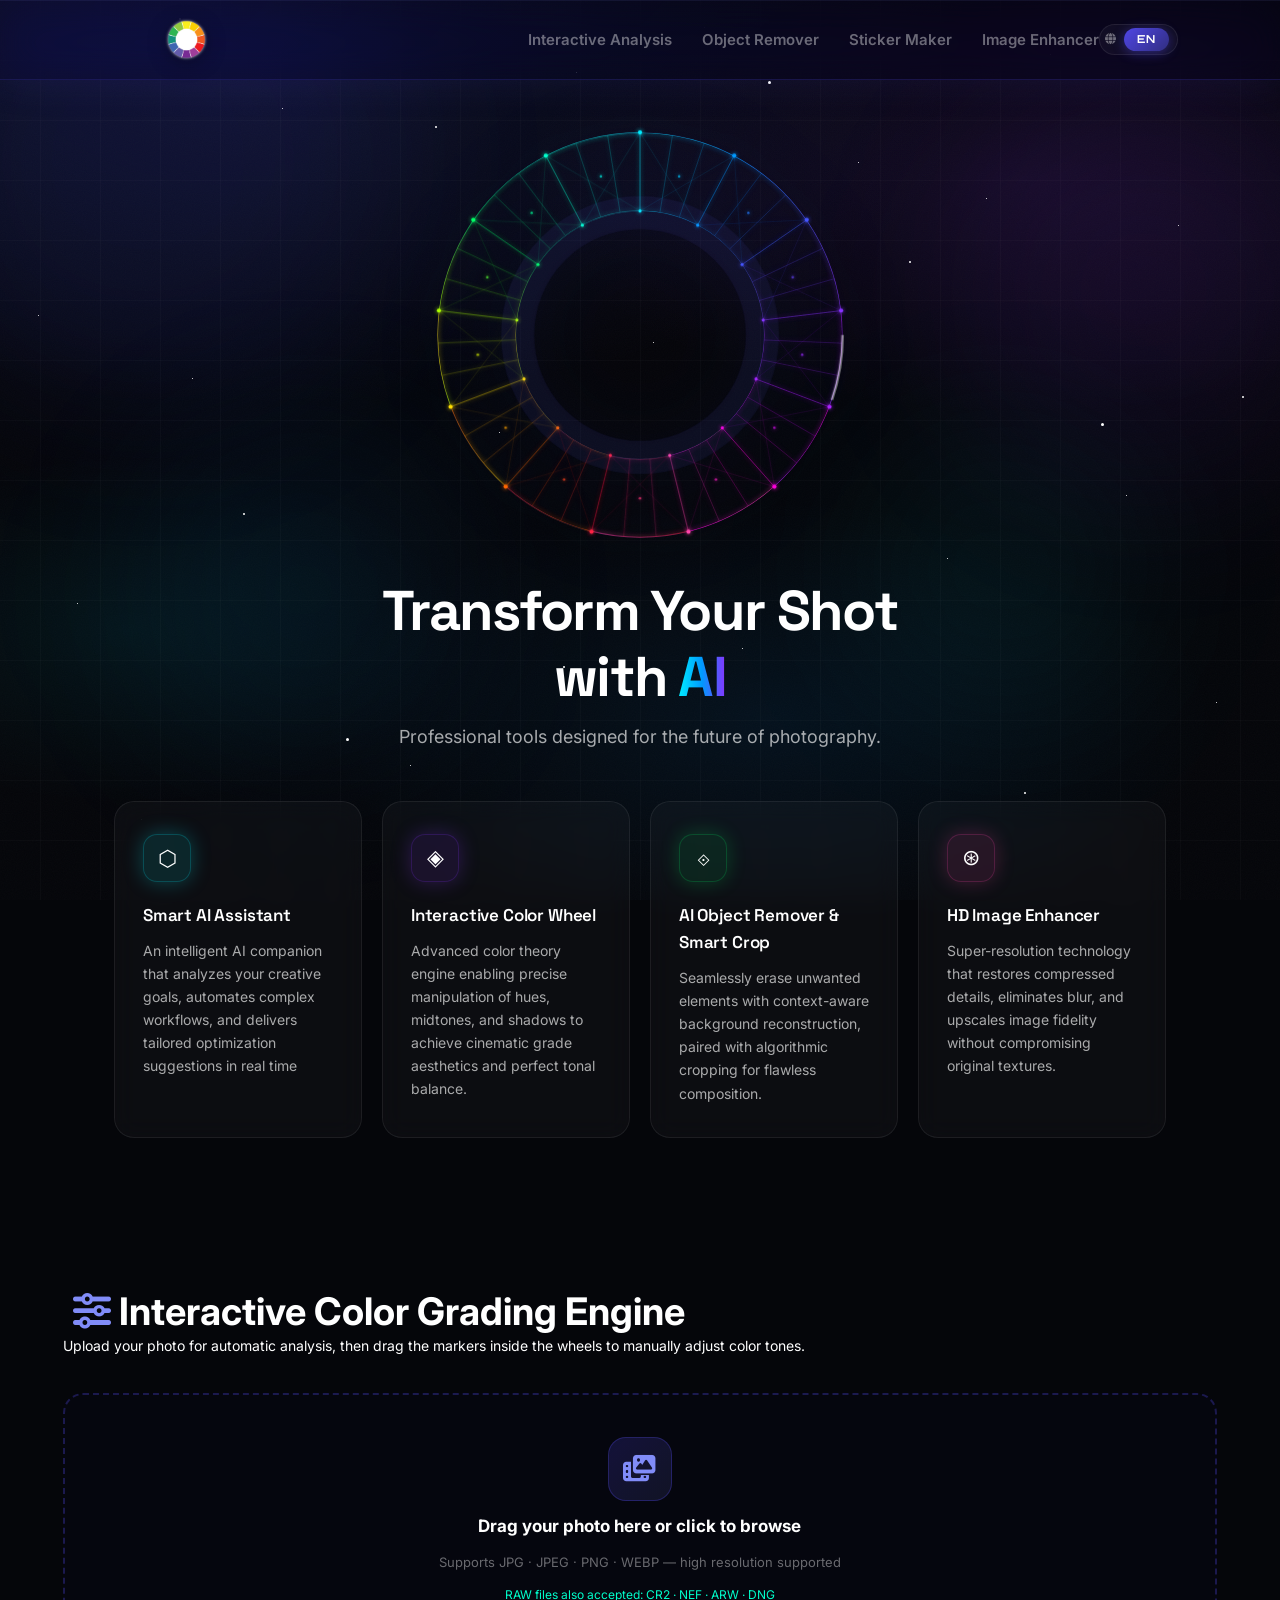
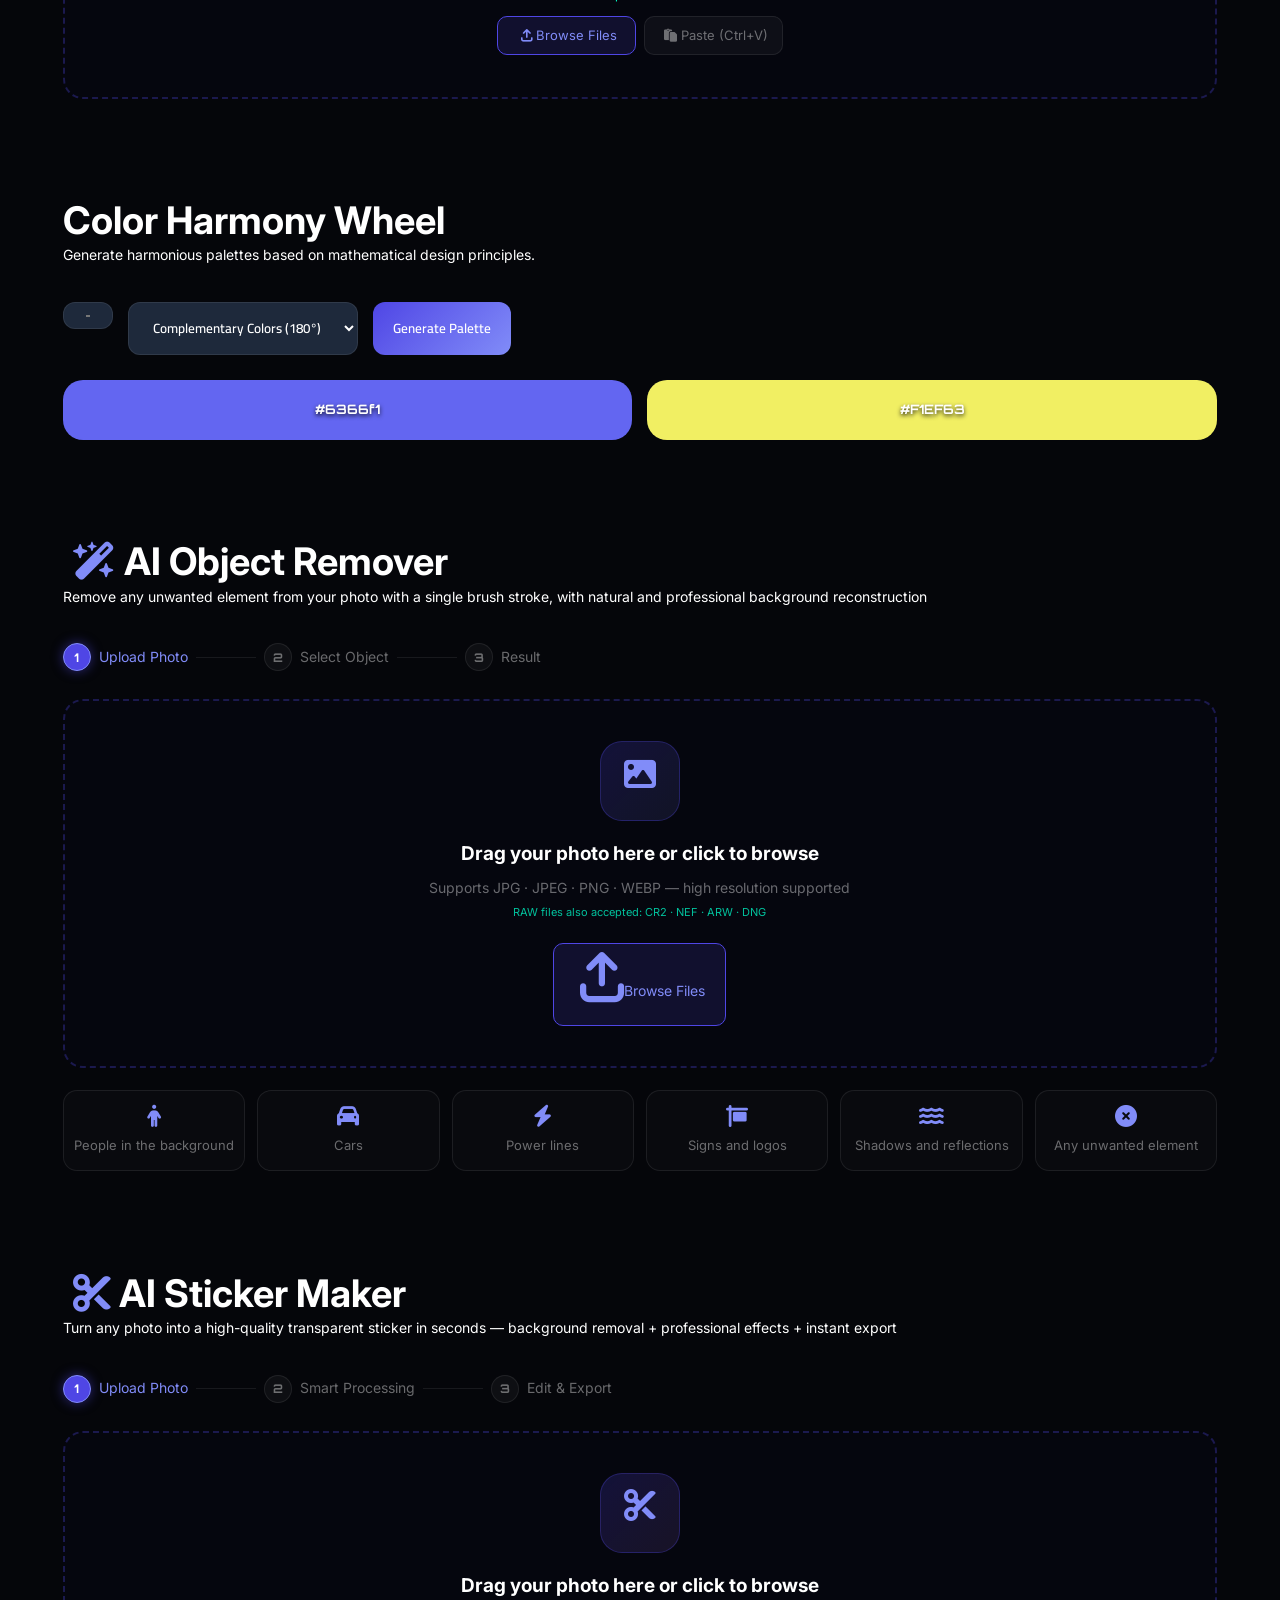
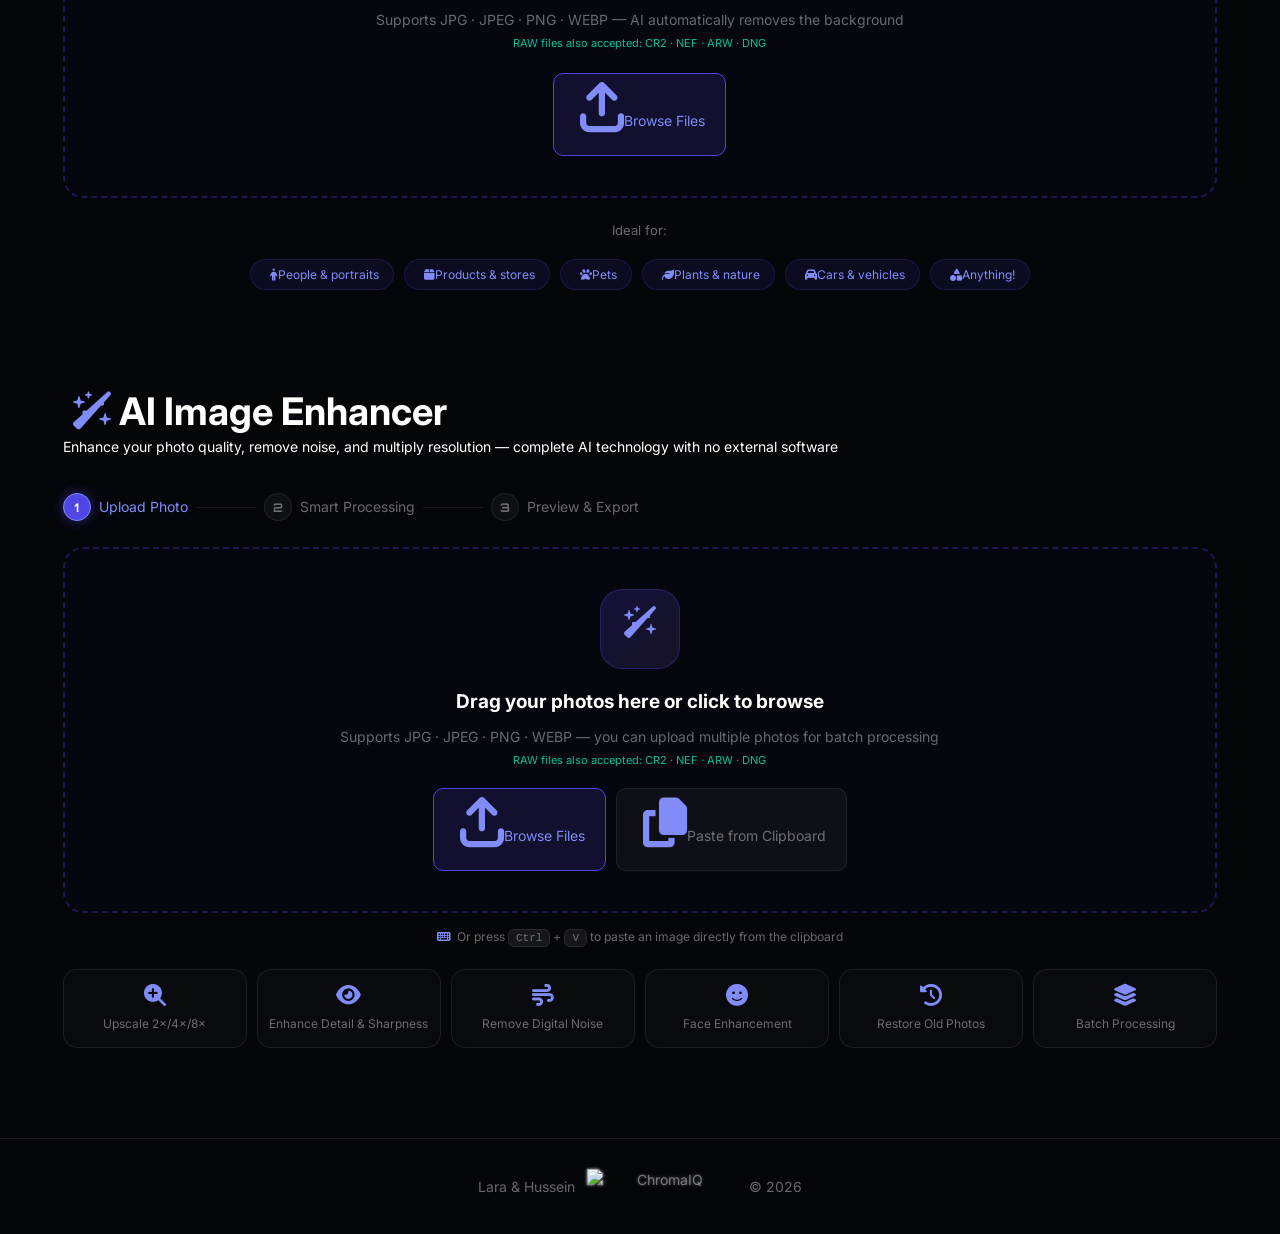
==== commit add46cec: "Update index.html" ====
--- a/index.html
+++ b/index.html
@@ -33,11 +33,6 @@
   position: absolute; inset: 0;
   background: linear-gradient(135deg, rgba(79,70,229,0.06) 0%, transparent 60%);
   pointer-events: none;
-.nav-right {
-  display: flex;
-  align-items: center;
-  gap: 25px;
-}
 }
 /* ── Hero: compact vertical layout ── */
 .hero {
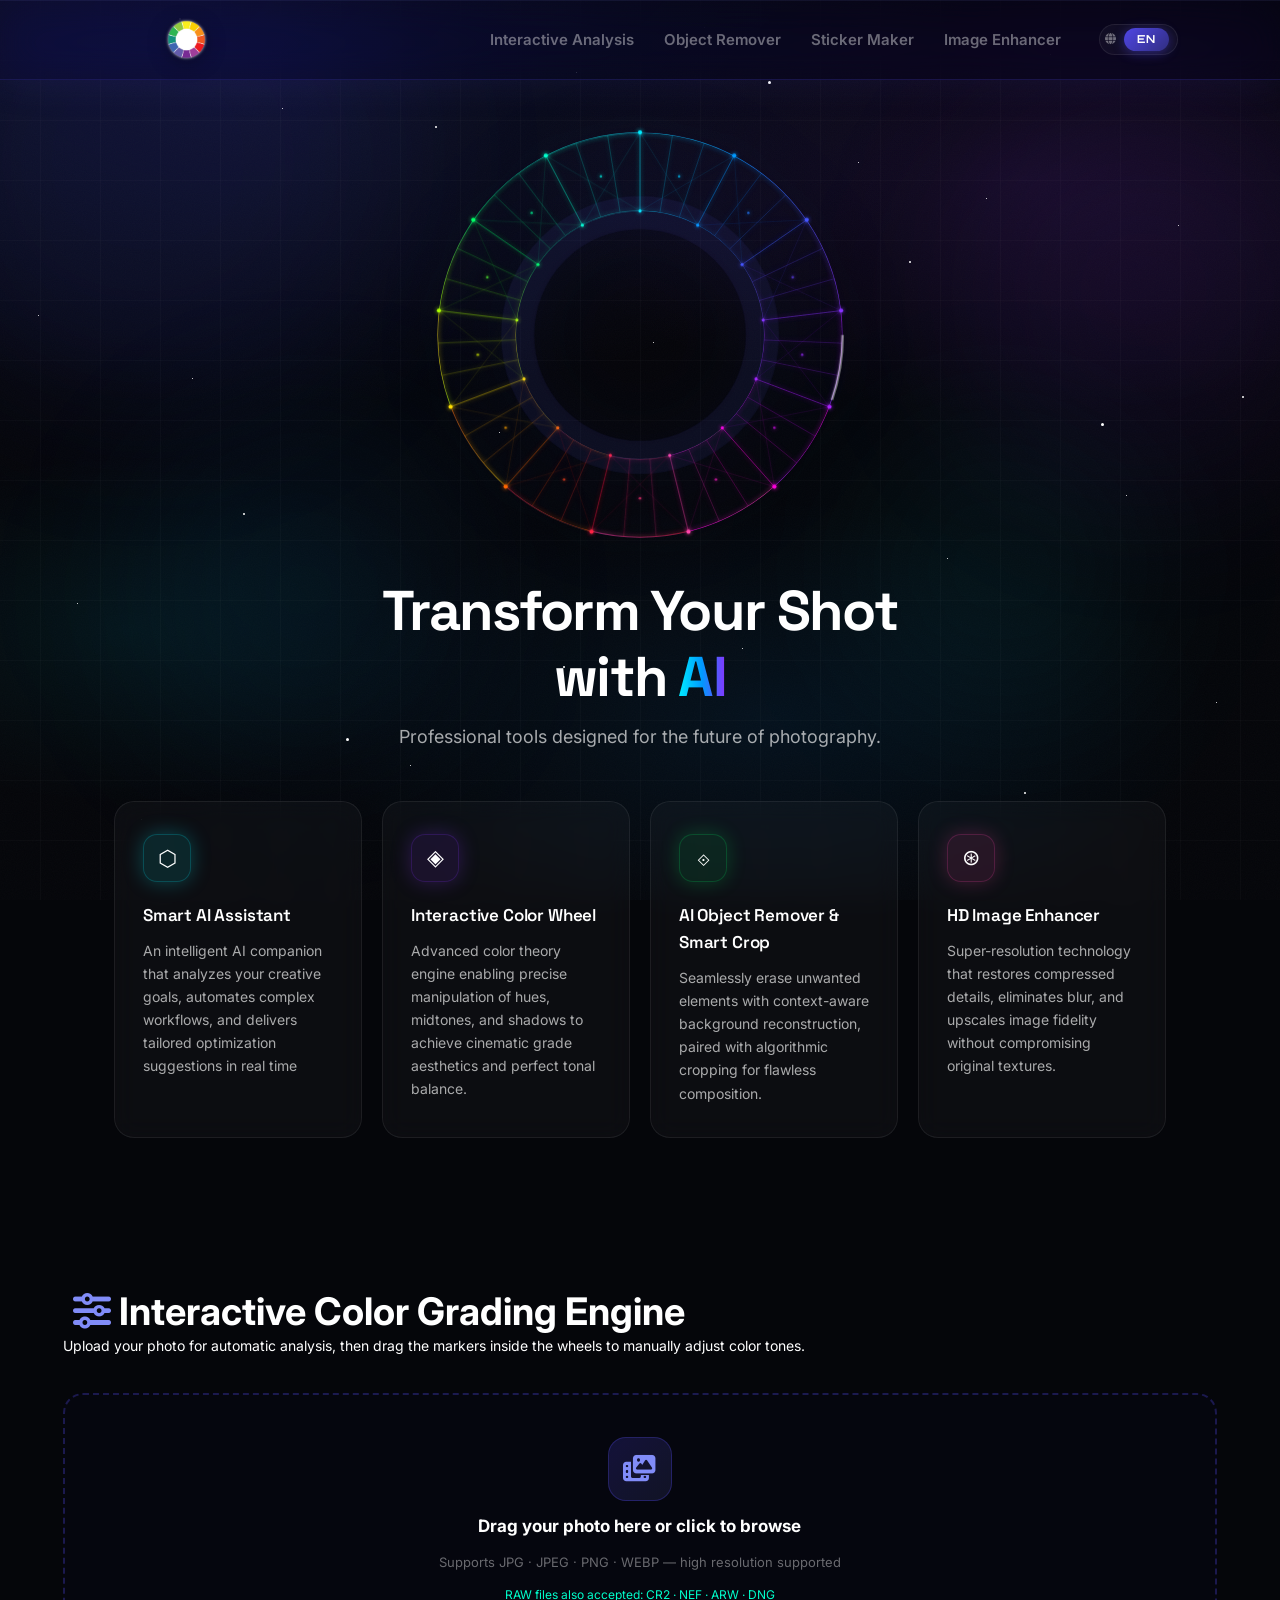
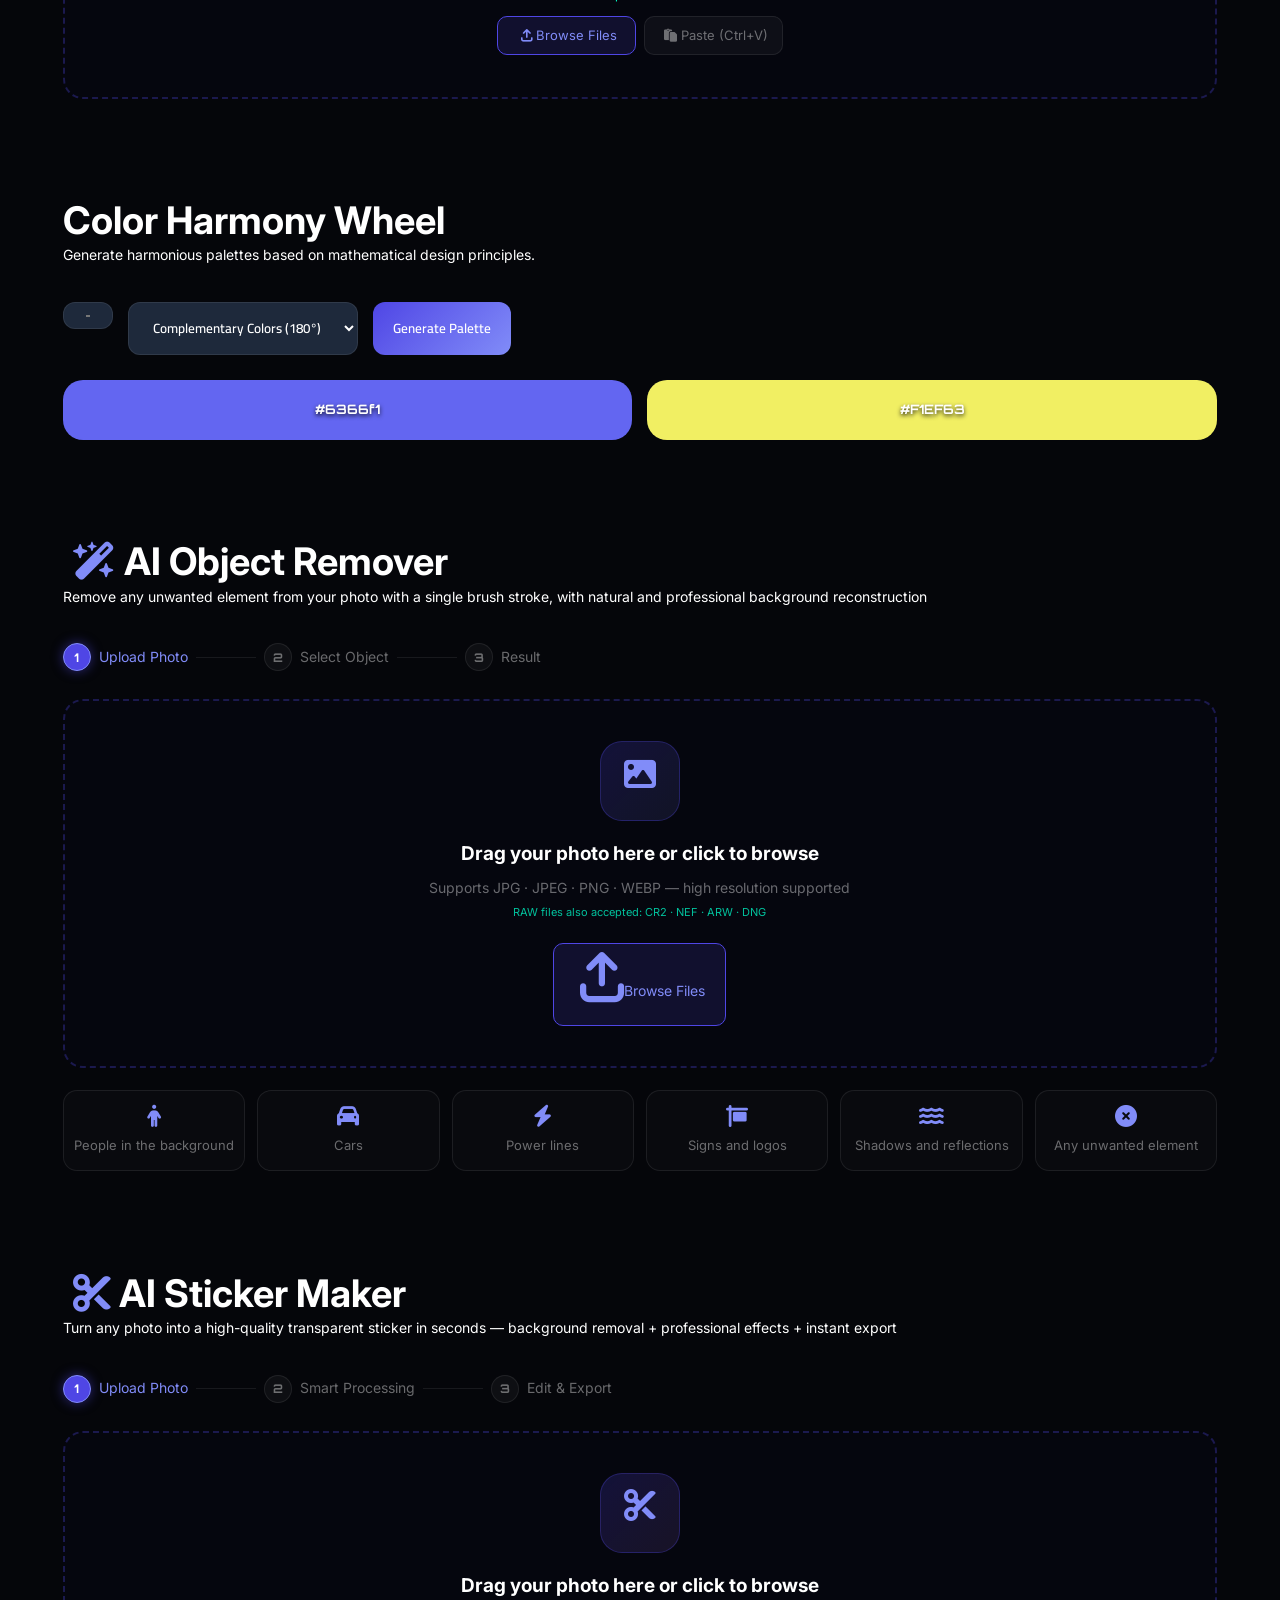
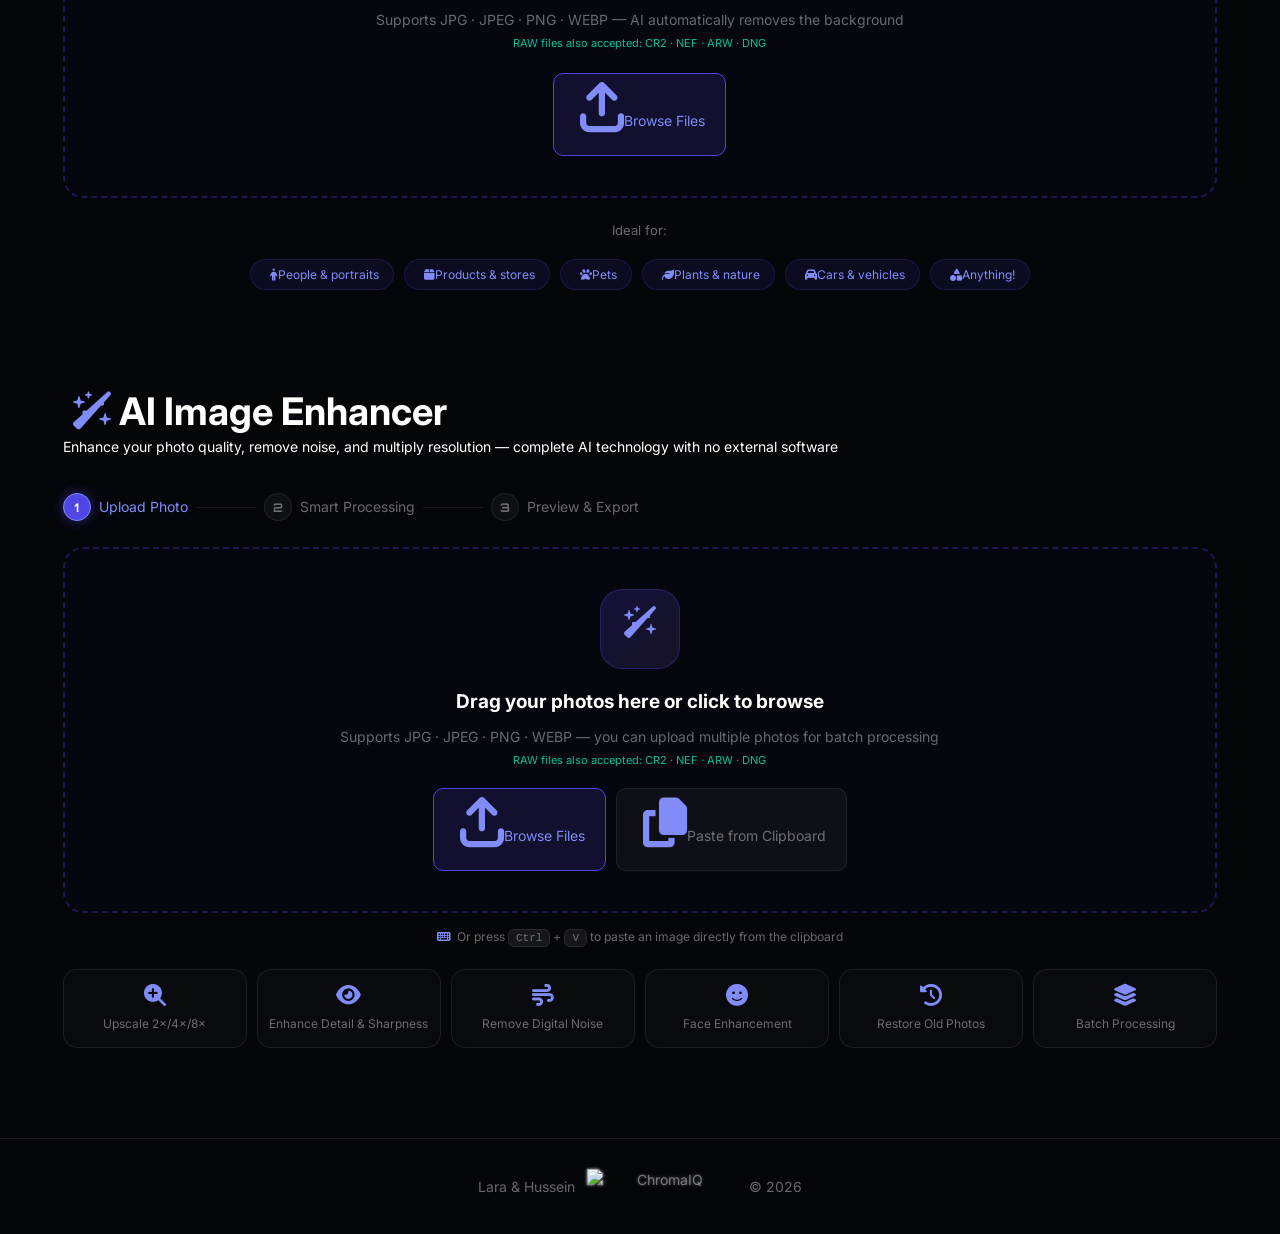
==== commit e210db90: "Update index.html" ====
--- a/index.html
+++ b/index.html
@@ -117,7 +117,7 @@
     <div class="chroma-dot"></div>
     <div class="chroma-dot"></div>
     <div class="chroma-core">
-        <img class="loader-brand-mark" src="assets/chromaiq-mark.png" alt="" width="550" height="550" aria-hidden="true">
+        <img class="loader-brand-mark" src="assets/icon" alt="" width="550" height="550" aria-hidden="true">
     </div>
 </div>
         <div id="loader-text" style="font-size: 18px; font-weight: 600; margin-top: 15px;" data-i18n="common.processing">Processing...</div>
--- a/style.css
+++ b/style.css
@@ -81,7 +81,7 @@
         .nav-right { 
             display: flex;
              align-items: center;
-              gap:;
+             gap: clamp(16px, 3vw, 40px);
              }
         .nav-links { 
             display: flex;
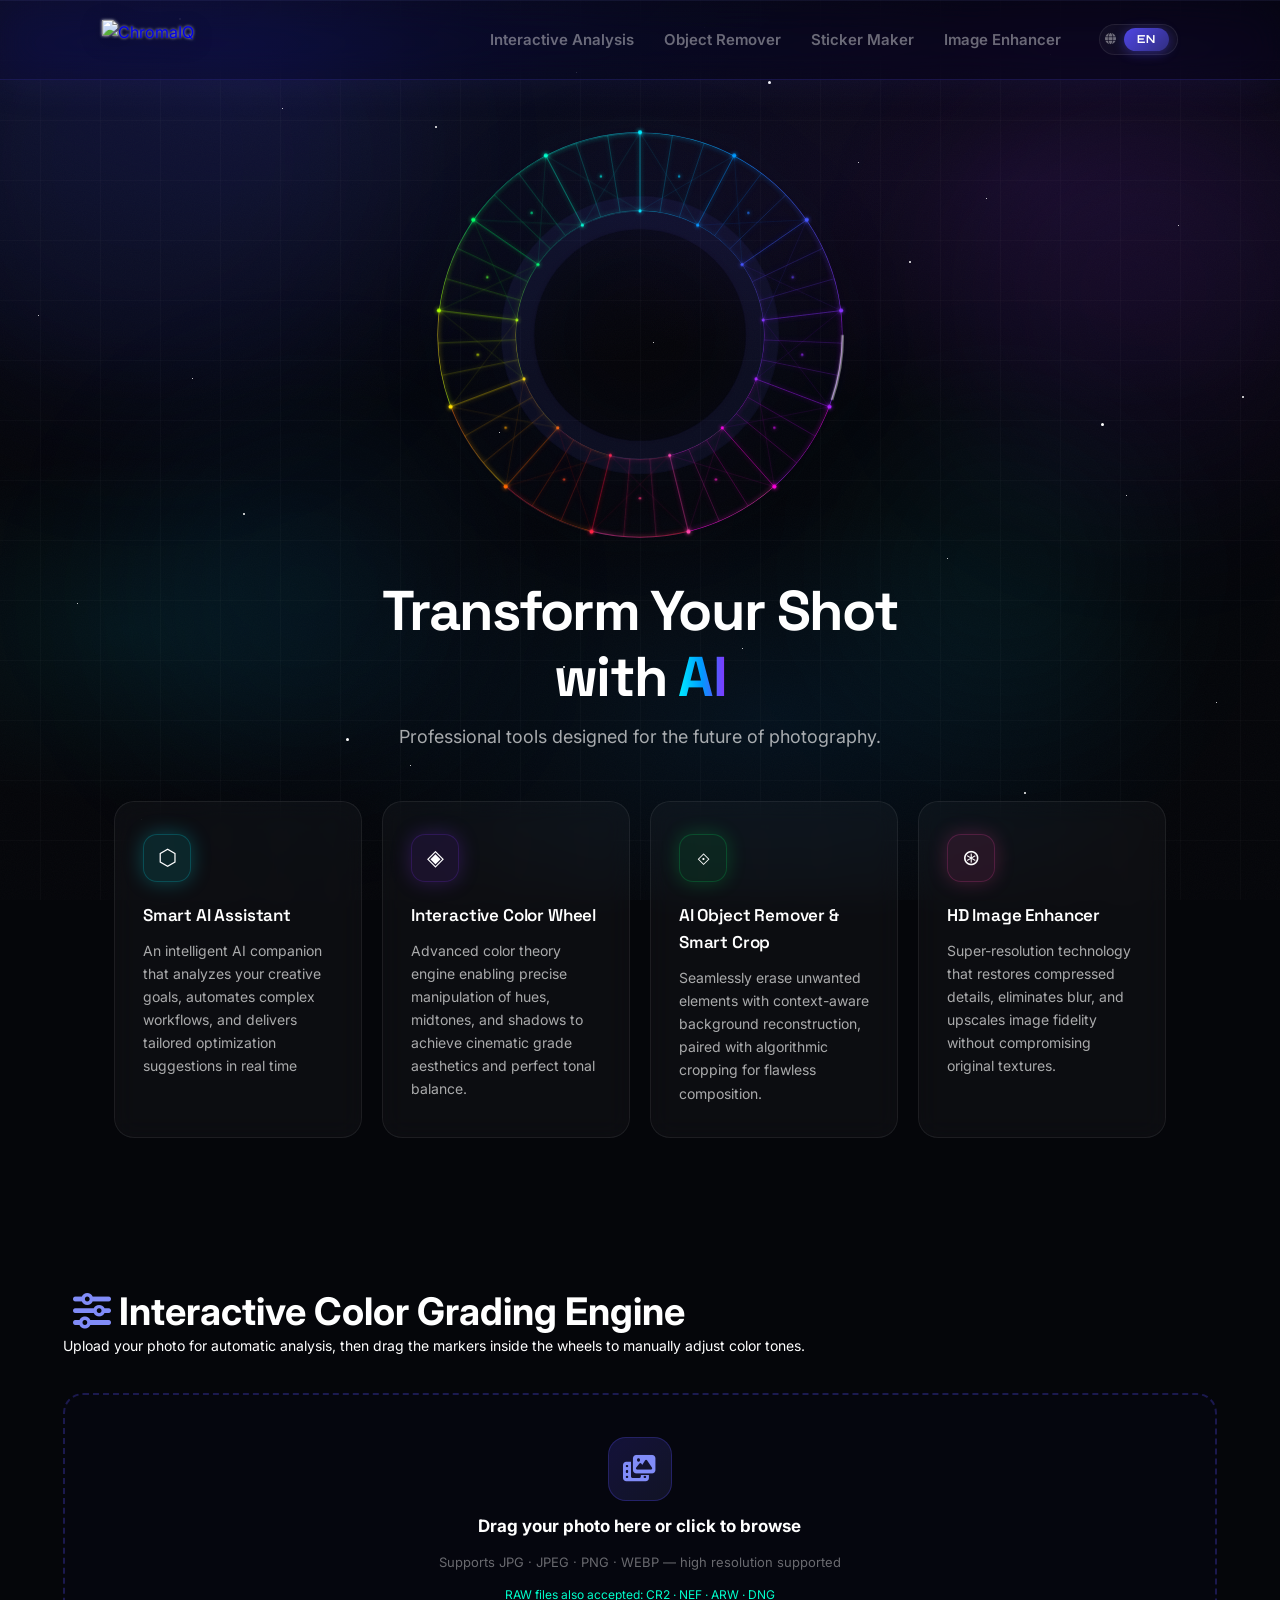
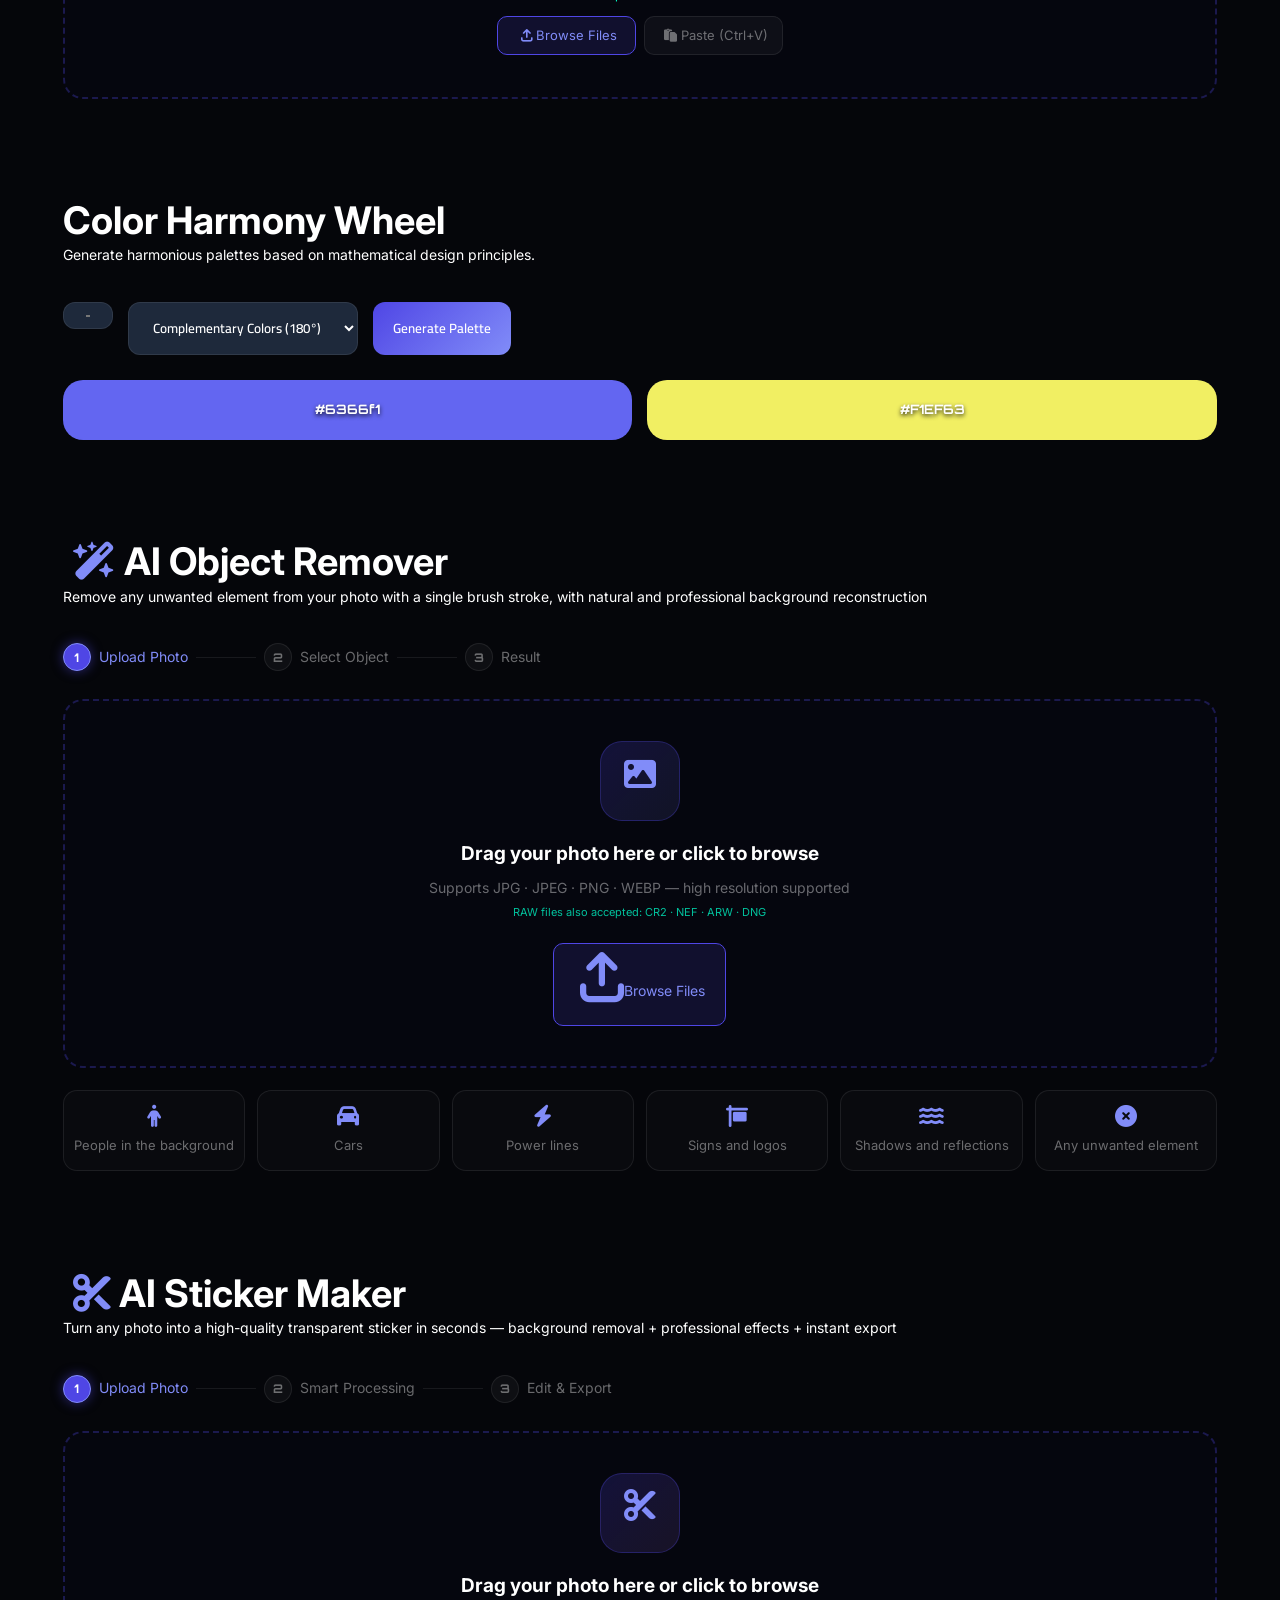
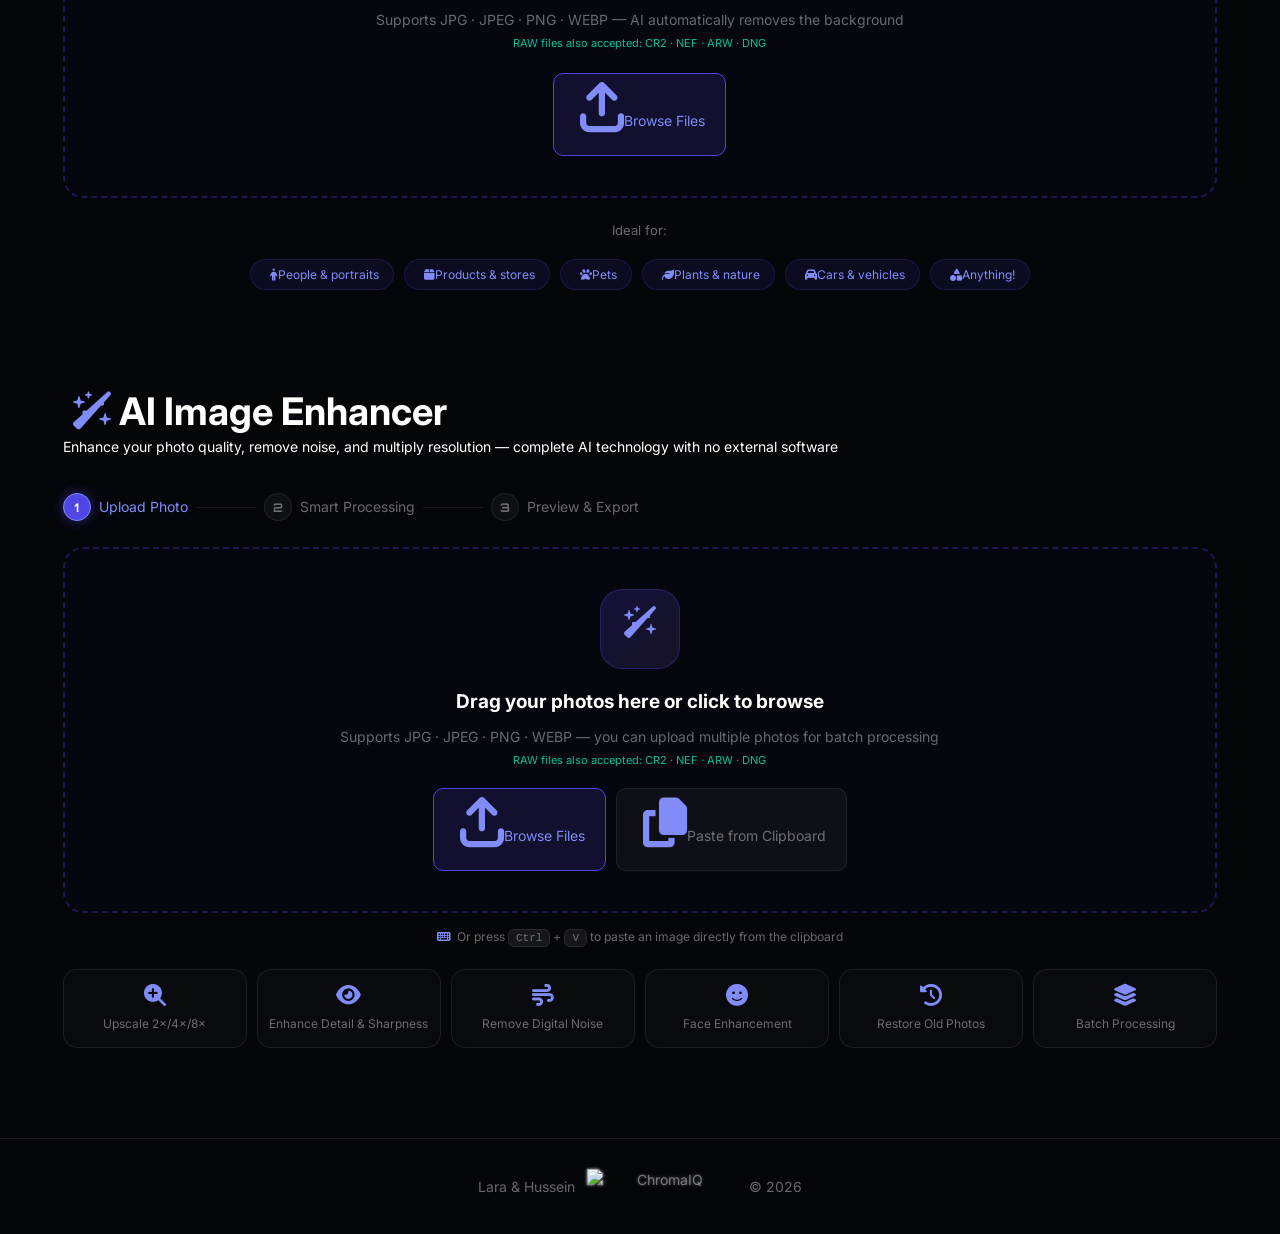
==== commit 721c0fb6: "Update index.html" ====
--- a/index.html
+++ b/index.html
@@ -133,7 +133,7 @@
     <nav class="navbar">
         <div class="nav-left">
             <a class="brand-link" href="#" aria-label="ChromaIQ home">
-                <img class="brand-logo" src="icon.PNG" alt="ChromaIQ" width="1500" height="261">
+                <img class="brand-logo" src="" alt="ChromaIQ" width="1500" height="261">
             </a>
         </div>
         <div class="nav-right">
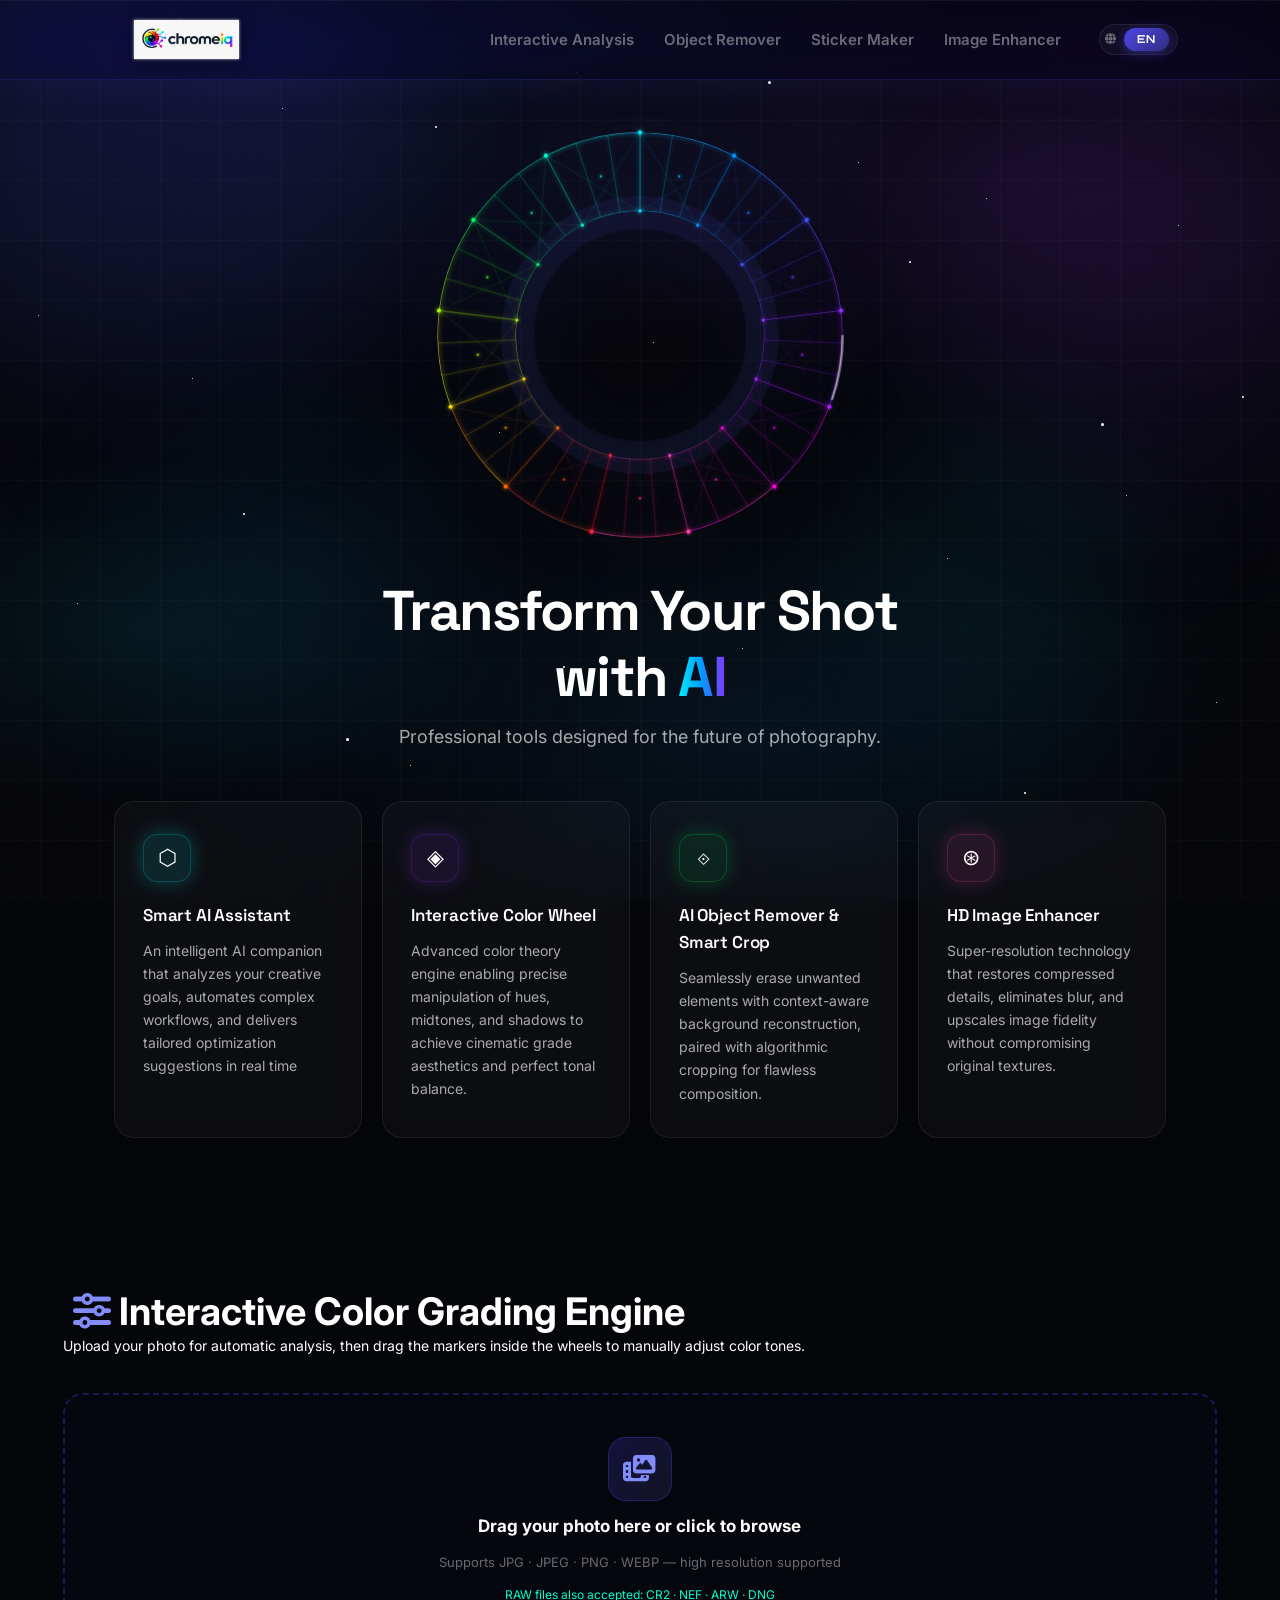
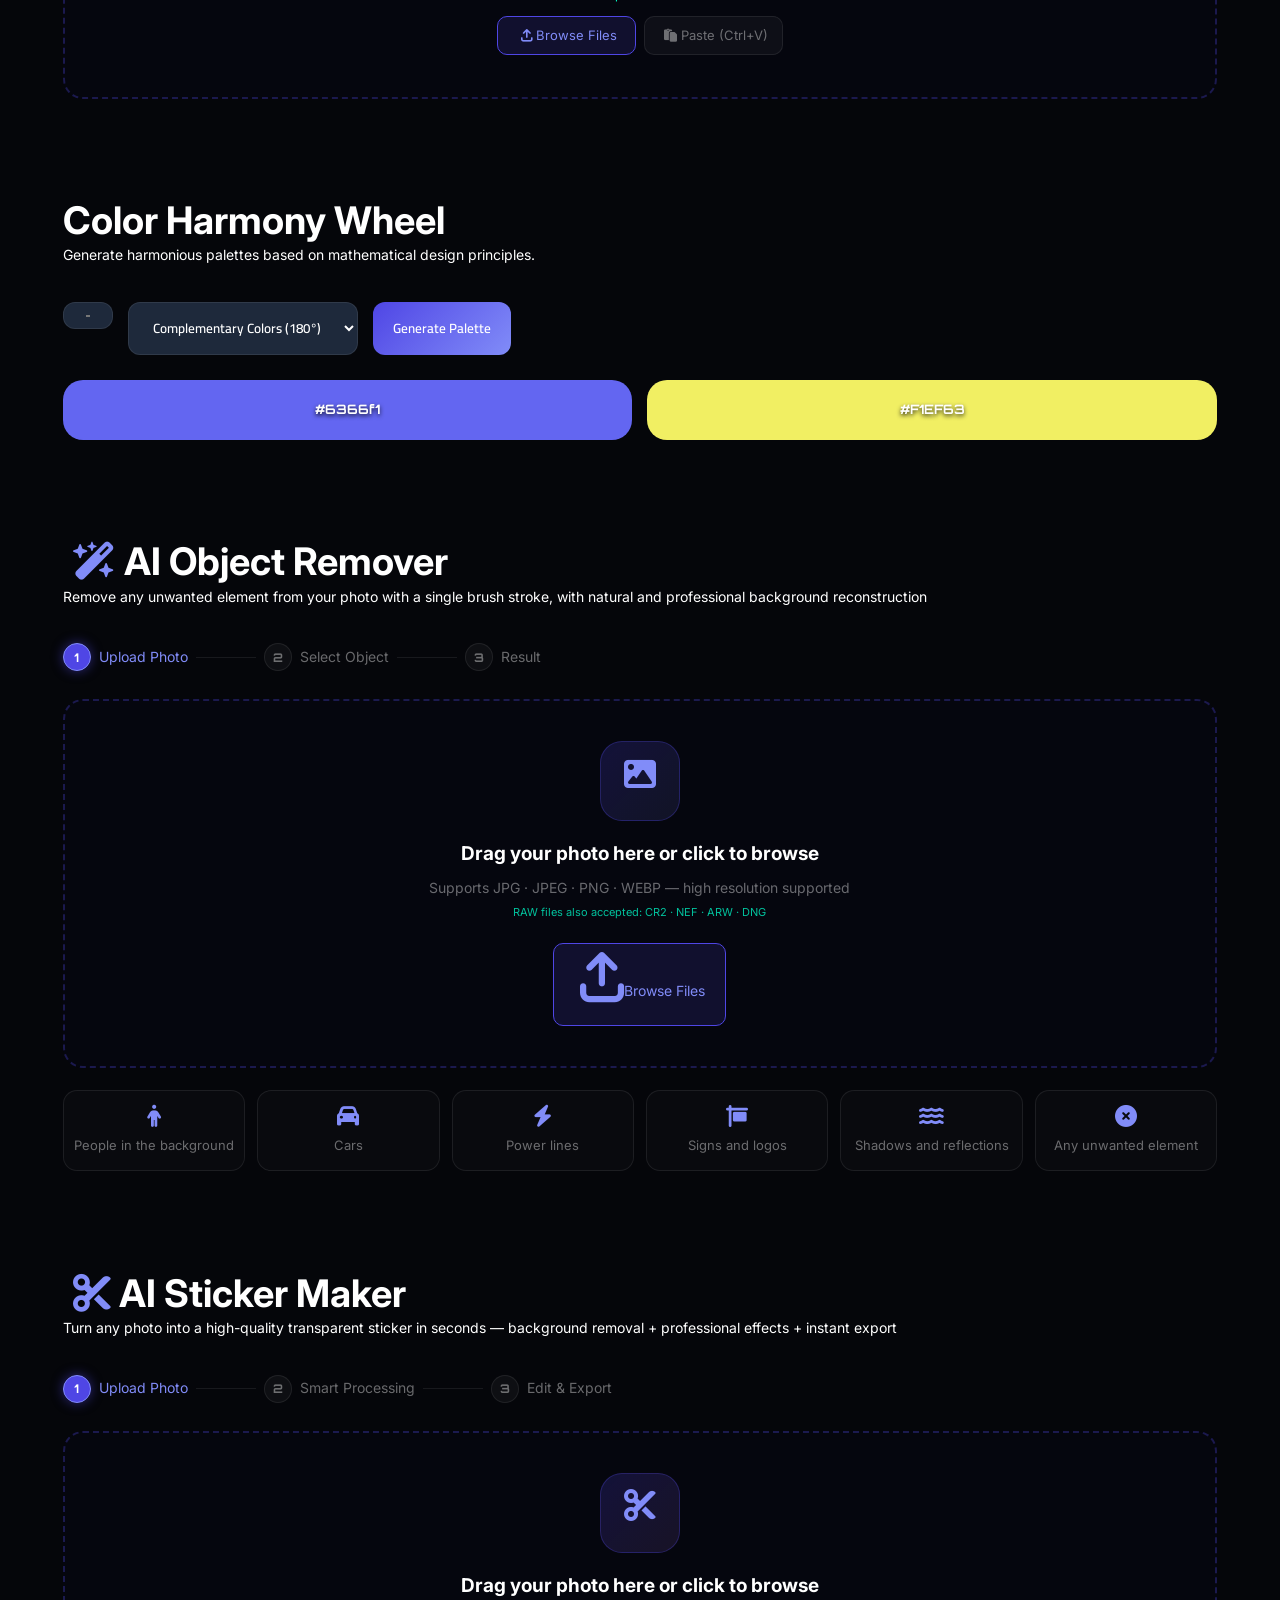
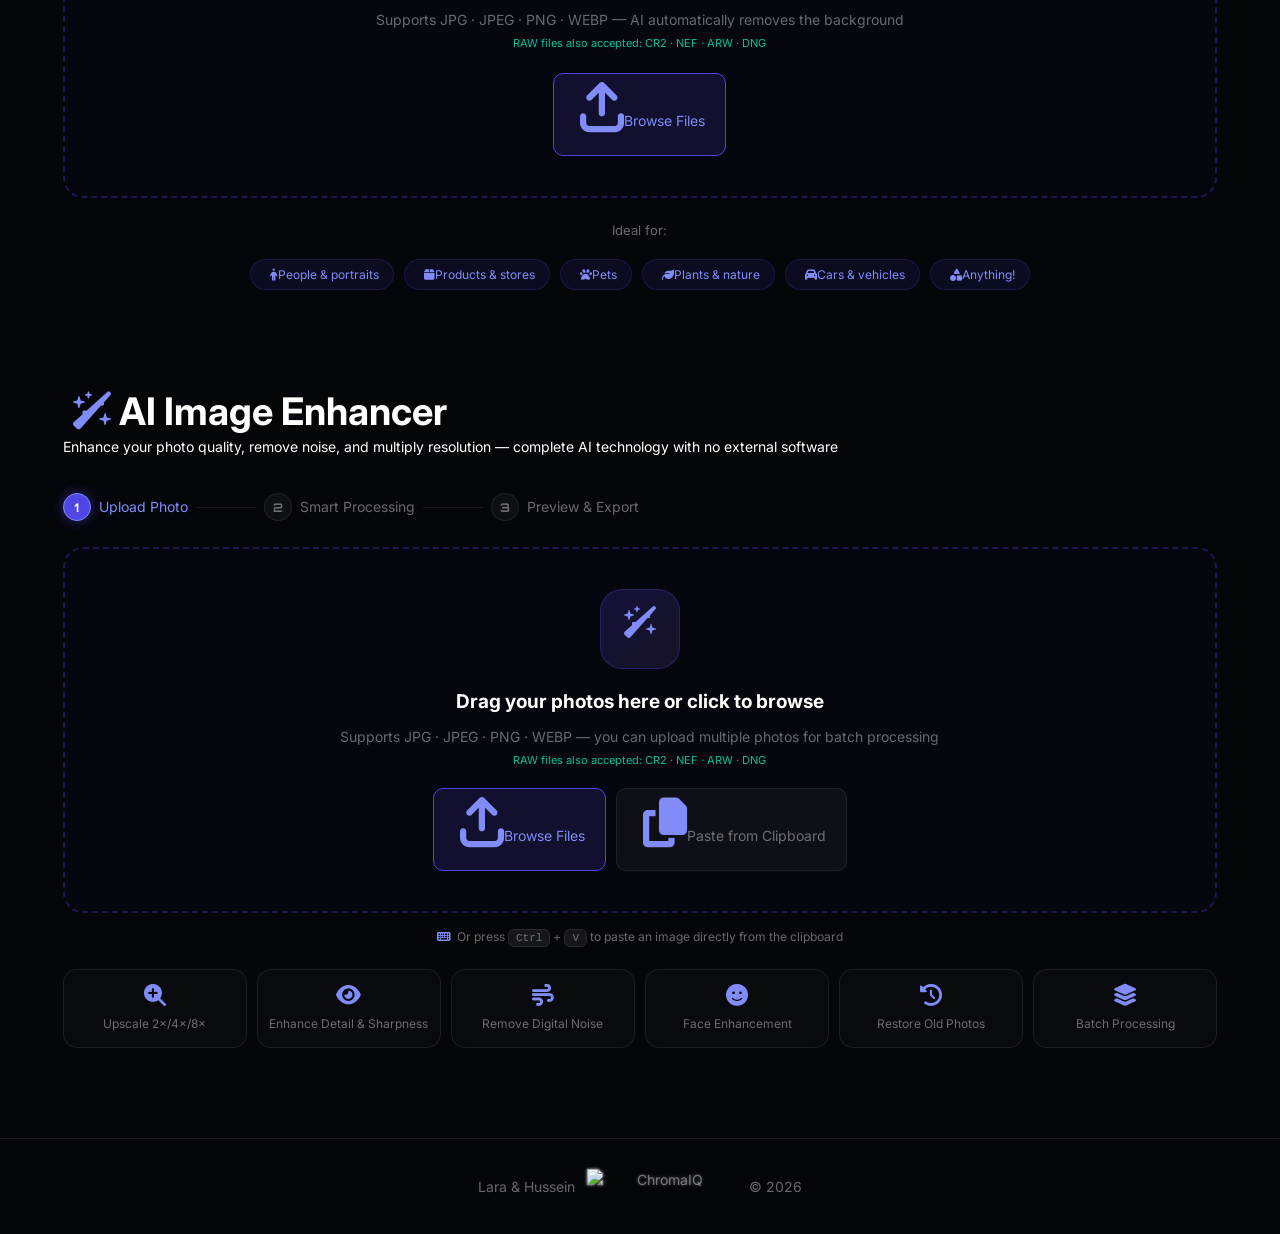
==== commit 50006299: "Update index.html" ====
--- a/index.html
+++ b/index.html
@@ -133,7 +133,7 @@
     <nav class="navbar">
         <div class="nav-left">
             <a class="brand-link" href="#" aria-label="ChromaIQ home">
-                <img class="brand-logo" src="" alt="ChromaIQ" width="1500" height="261">
+                <img class="brand-logo" src="icon.png" alt="ChromaIQ" width="1500" height="261">
             </a>
         </div>
         <div class="nav-right">
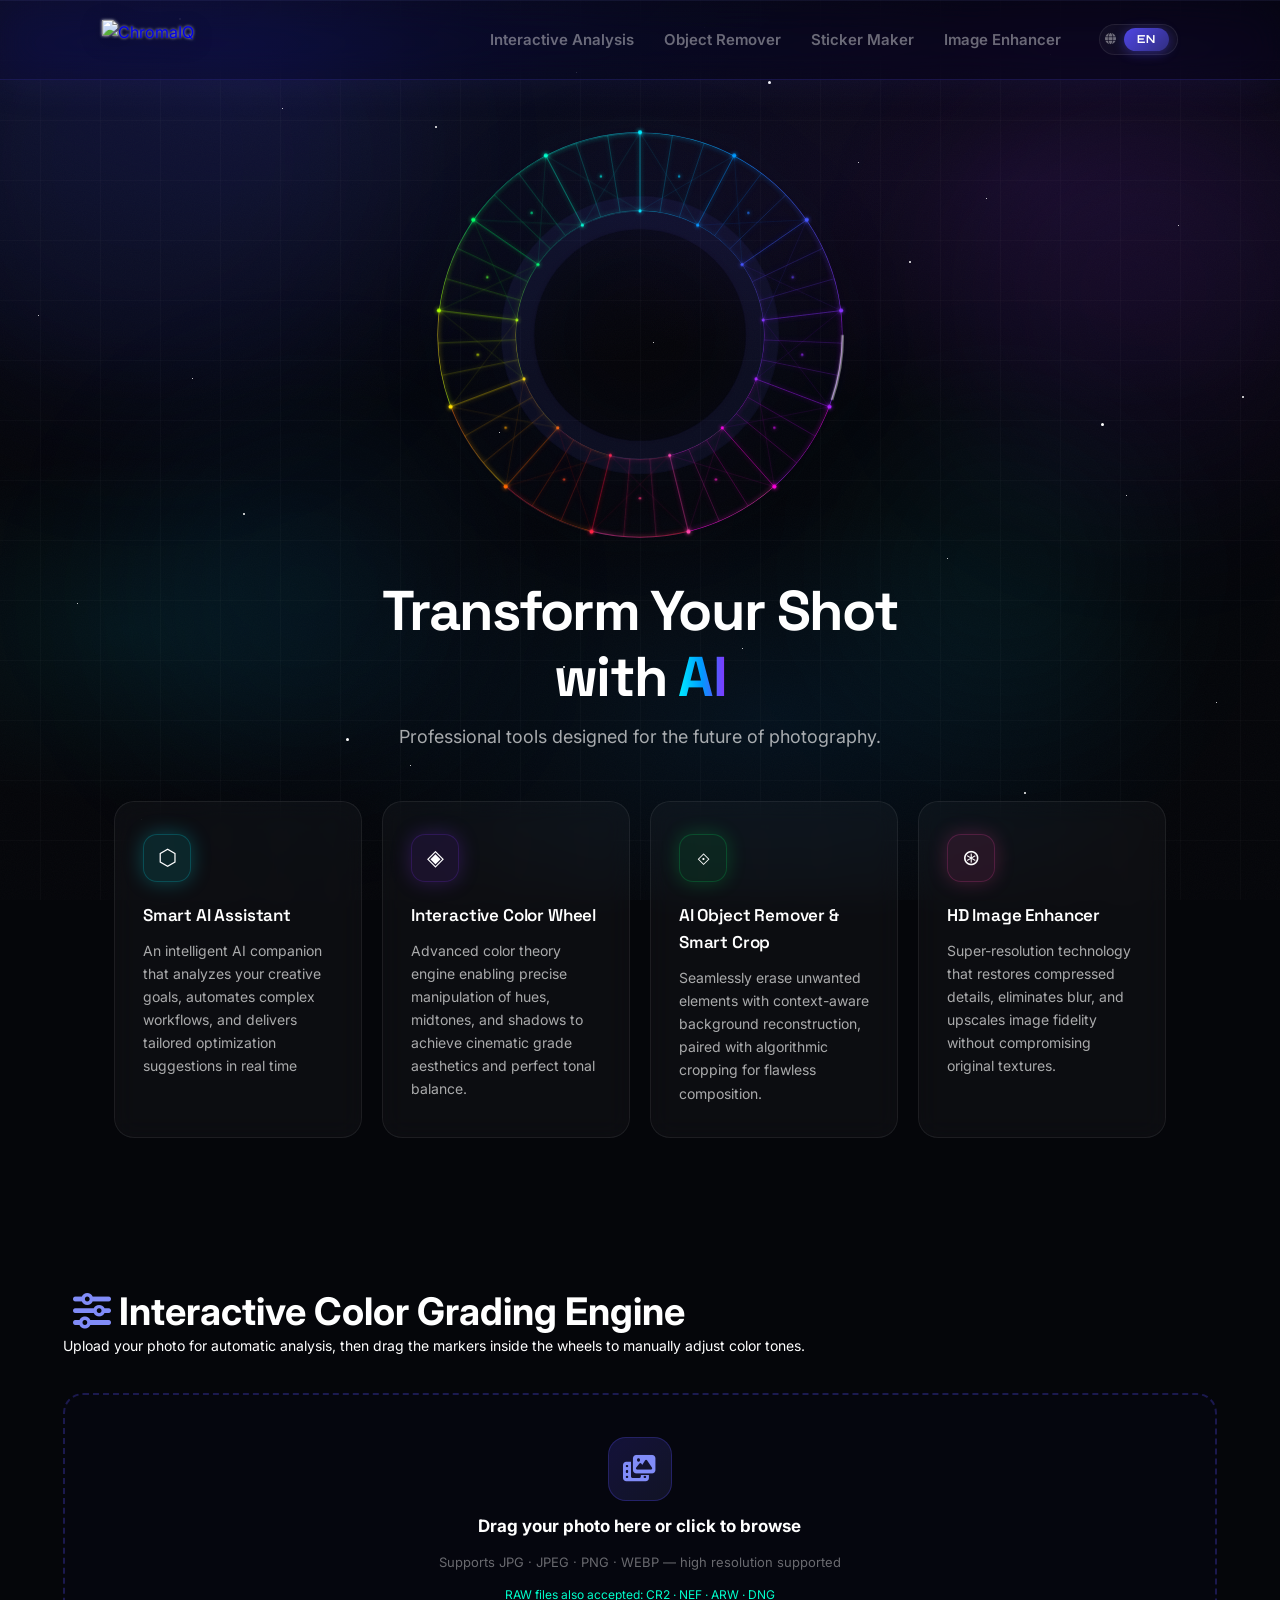
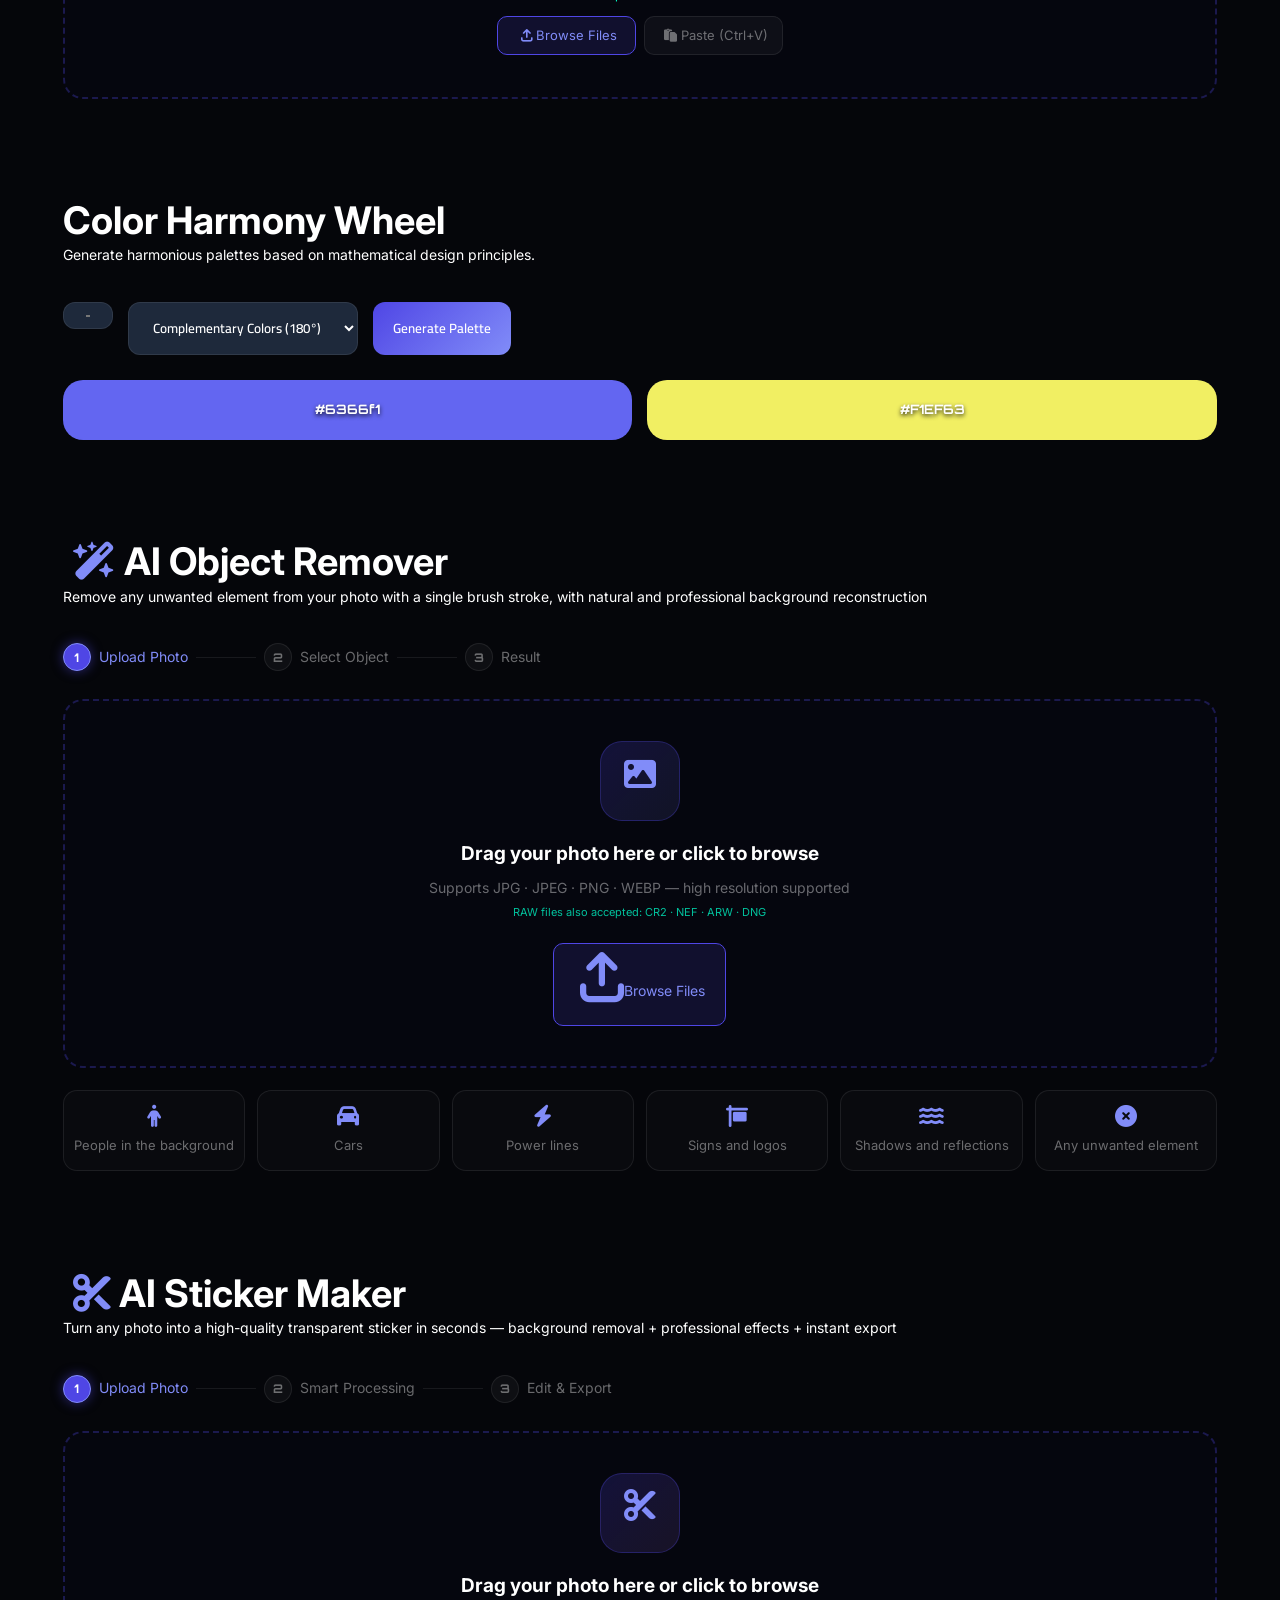
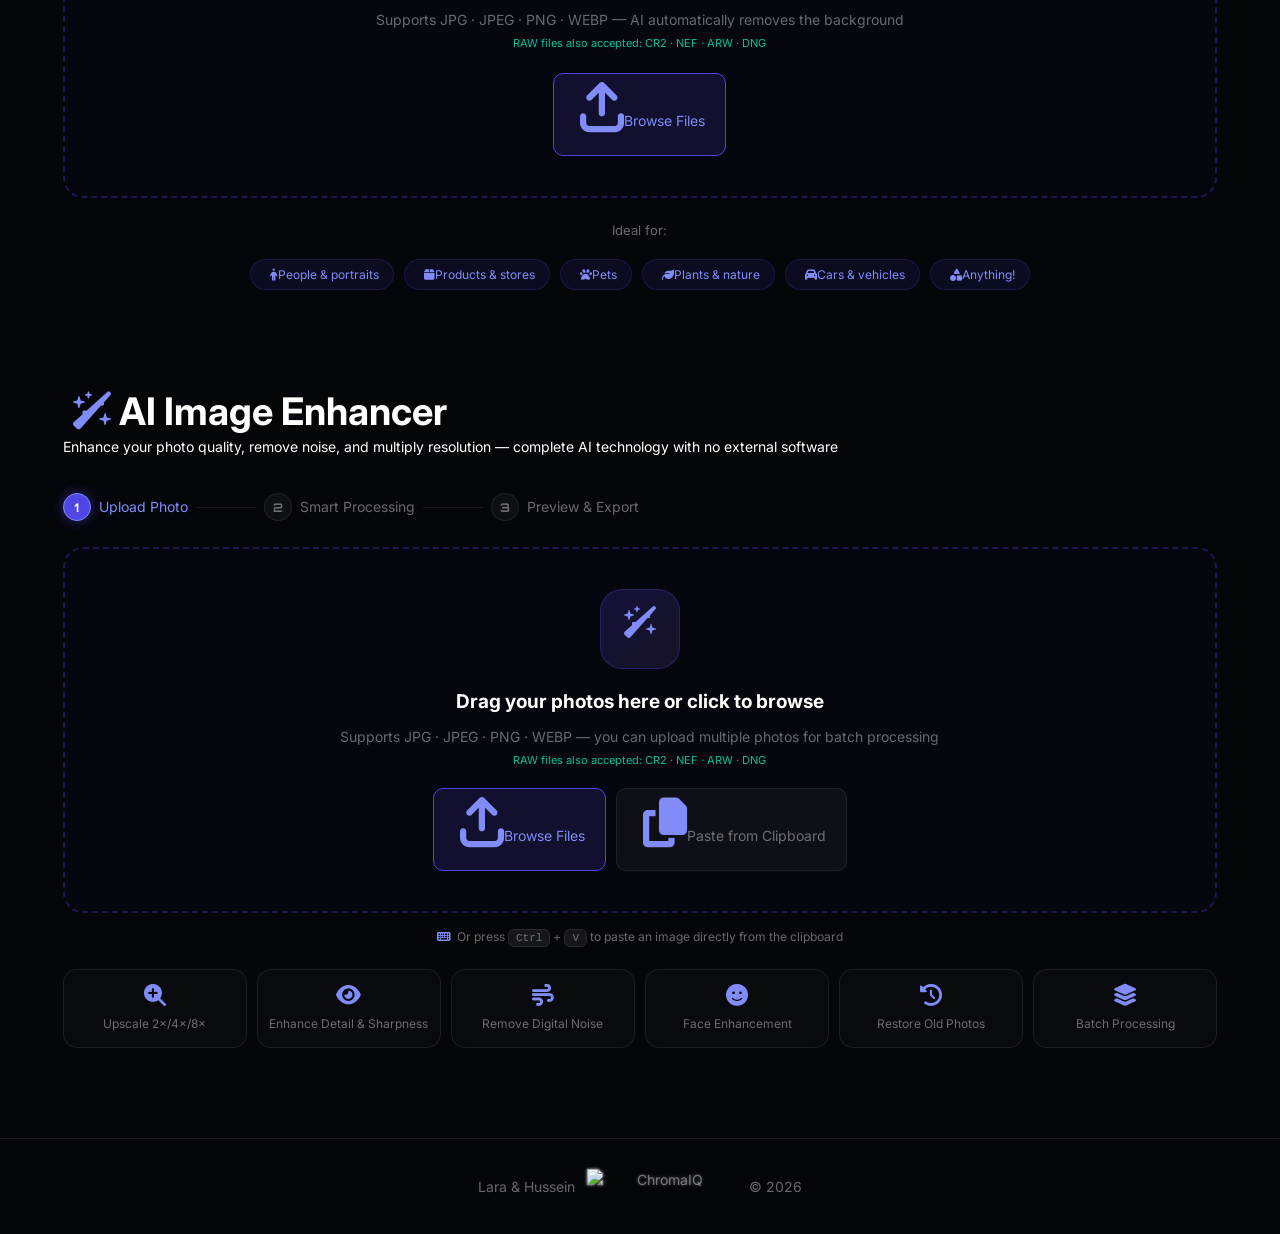
==== commit 3cfe3fd6: "Update index.html" ====
--- a/index.html
+++ b/index.html
@@ -133,7 +133,7 @@
     <nav class="navbar">
         <div class="nav-left">
             <a class="brand-link" href="#" aria-label="ChromaIQ home">
-                <img class="brand-logo" src="icon.png" alt="ChromaIQ" width="1500" height="261">
+                <img class="brand-logo" src="chromeiq-logo.png" alt="ChromaIQ" width="1500" height="261">
             </a>
         </div>
         <div class="nav-right">
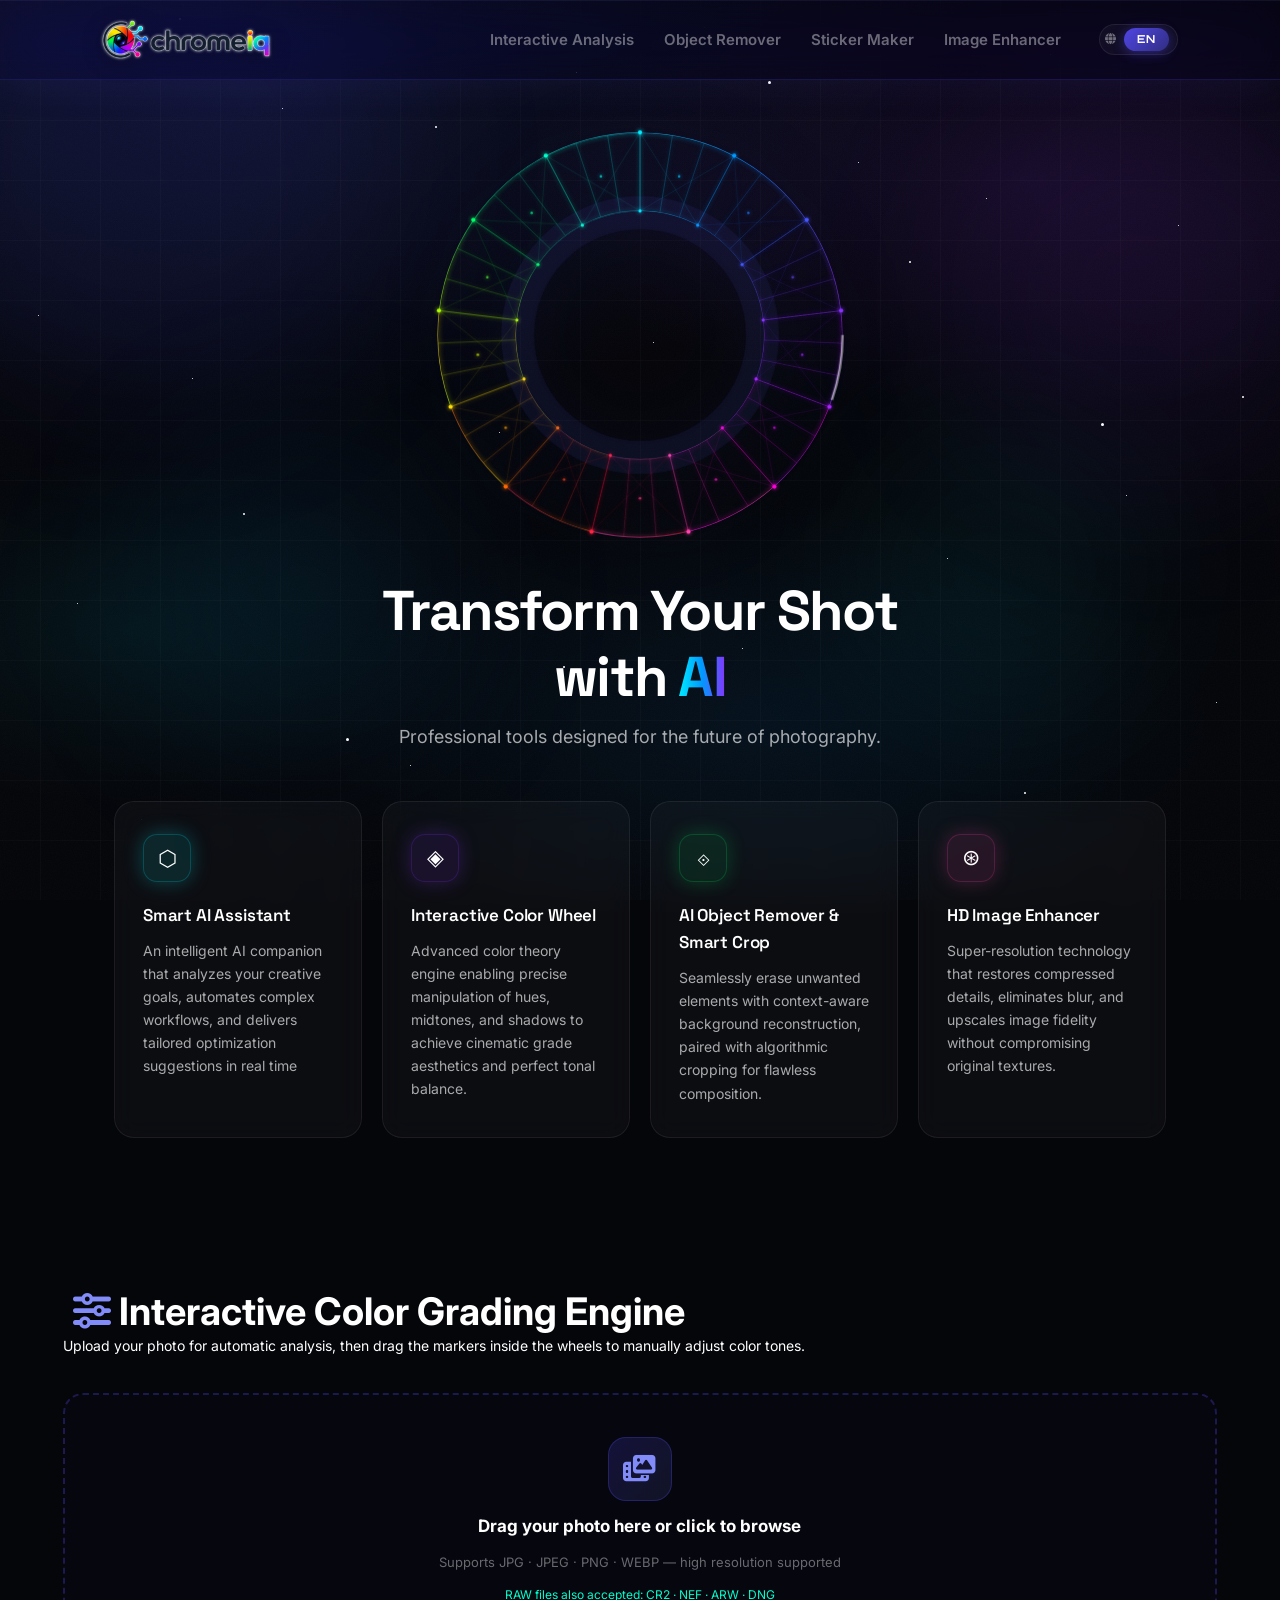
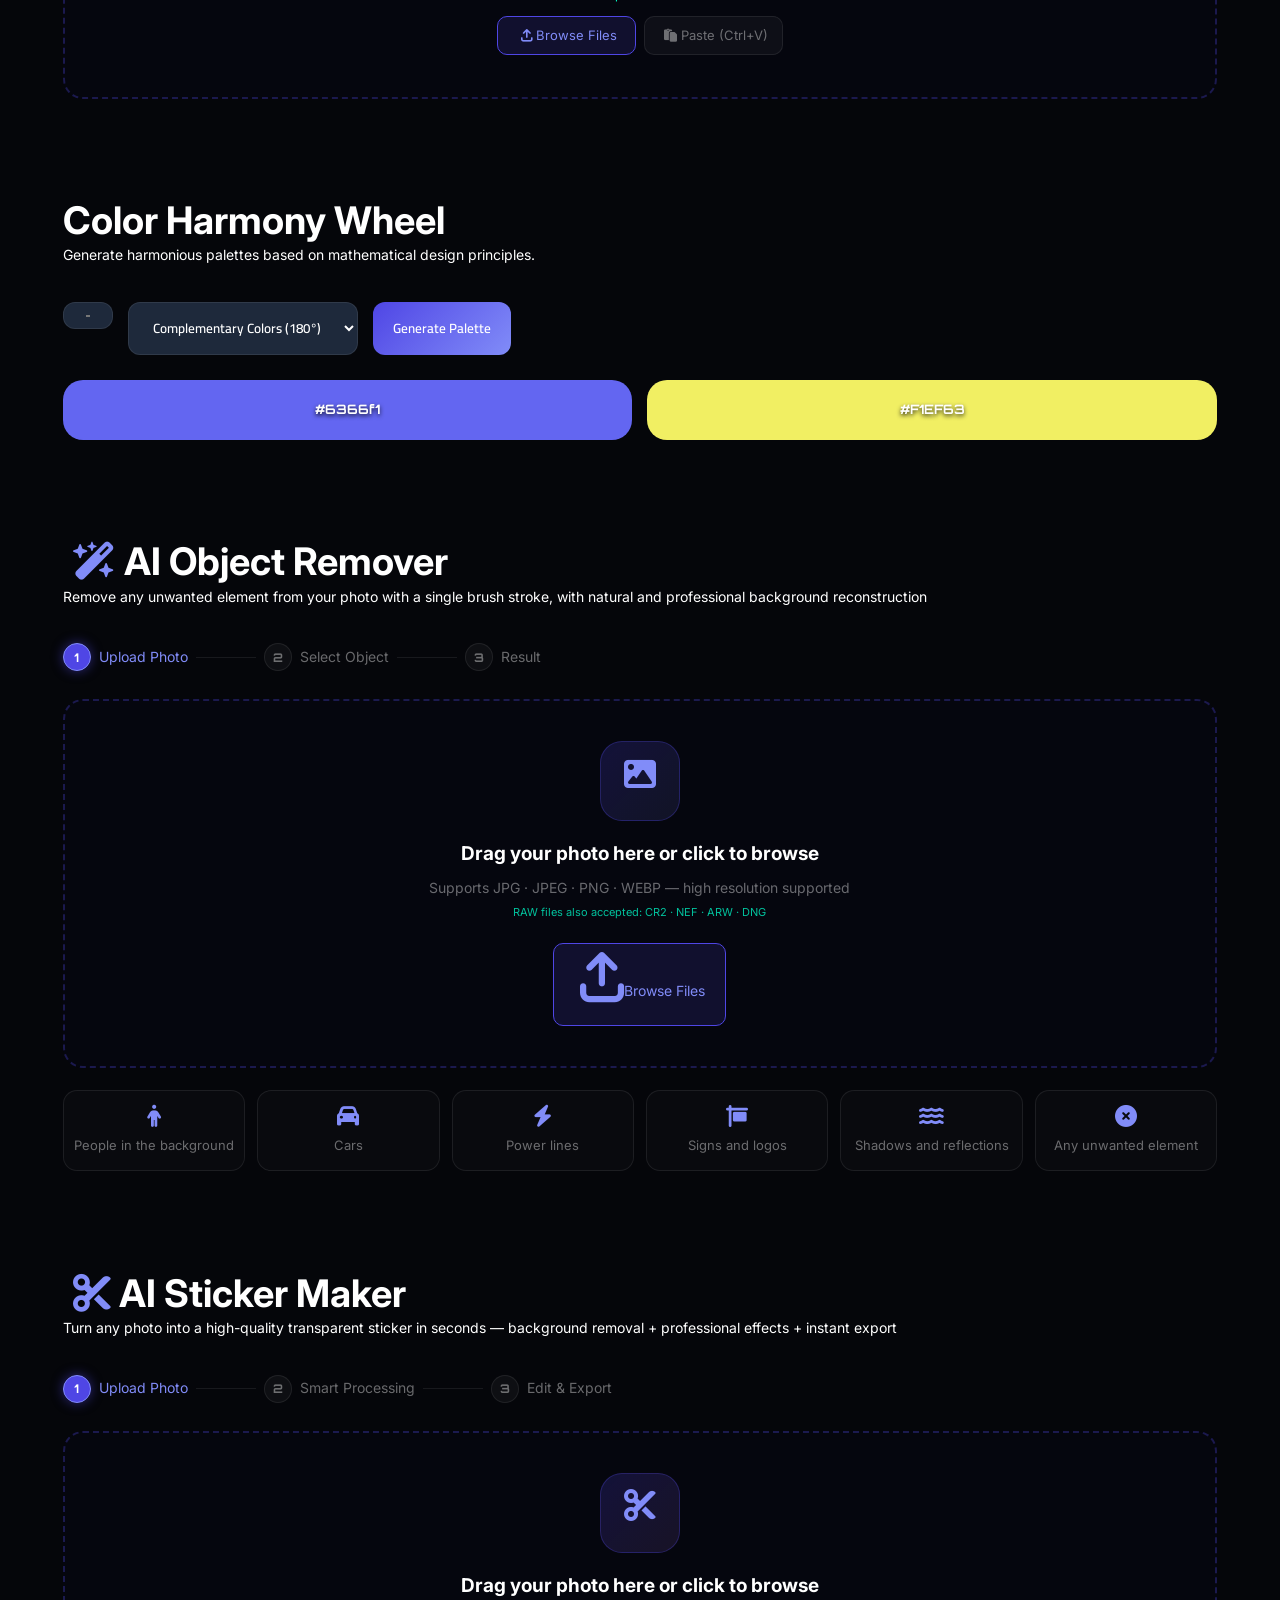
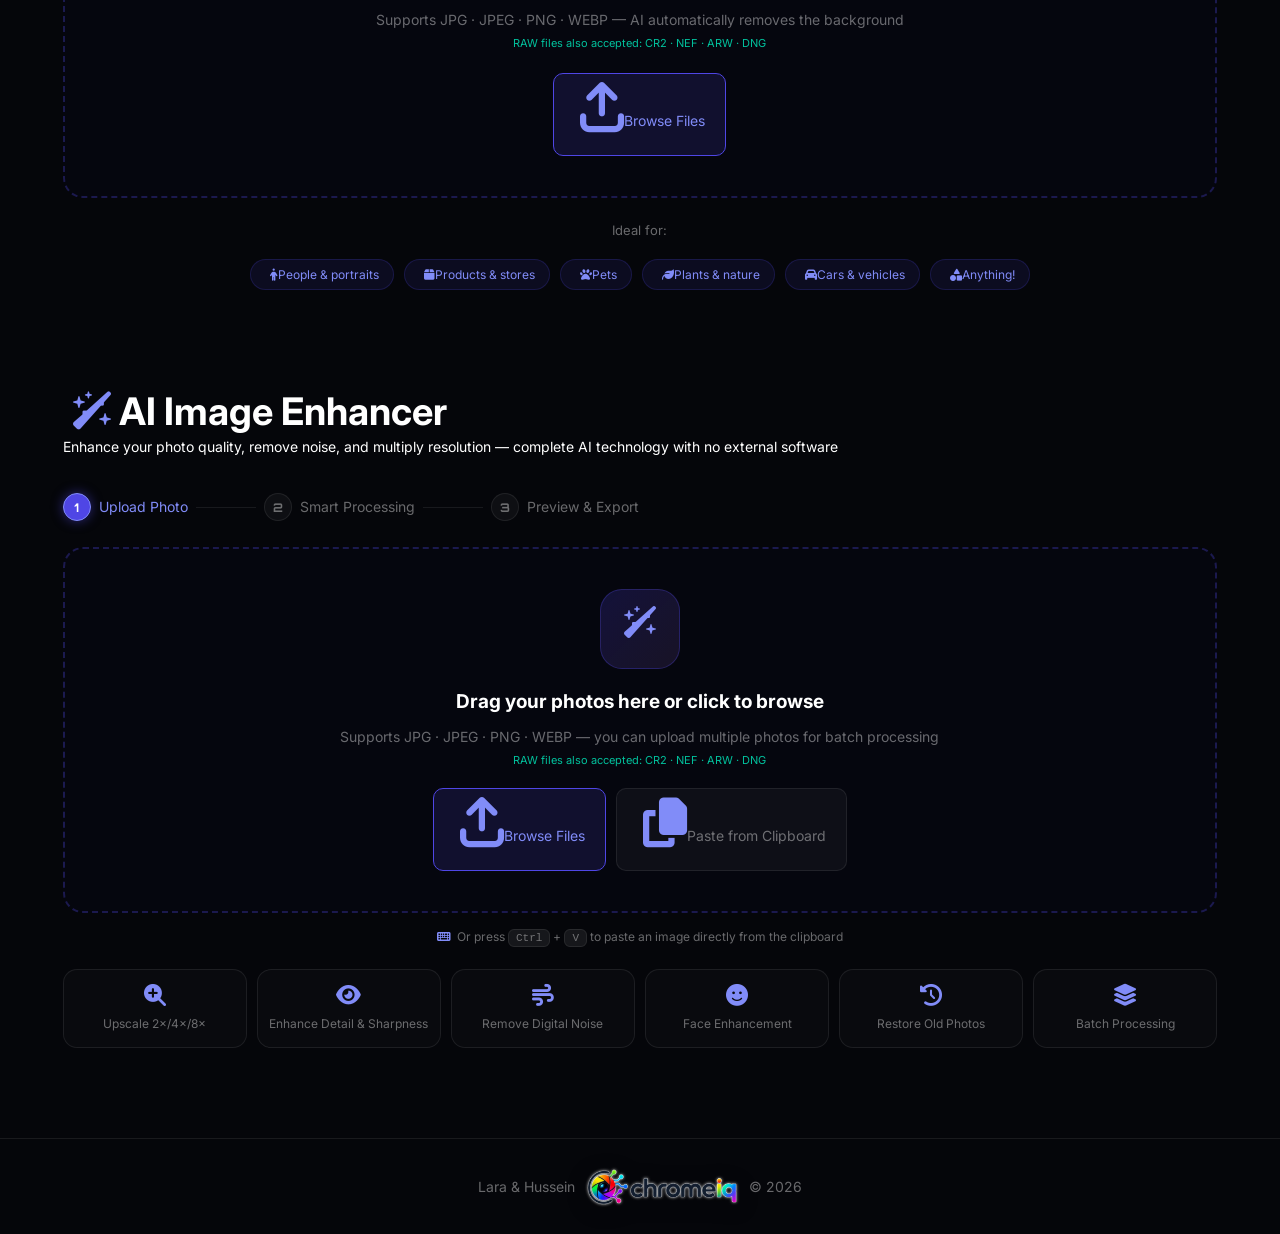
==== commit 8970047d: "Update image sources in index.html" ====
--- a/index.html
+++ b/index.html
@@ -117,7 +117,7 @@
     <div class="chroma-dot"></div>
     <div class="chroma-dot"></div>
     <div class="chroma-core">
-        <img class="loader-brand-mark" src="assets/icon" alt="" width="550" height="550" aria-hidden="true">
+        <img class="loader-brand-mark" src="chromaiq-mark.png" alt="" width="550" height="550" aria-hidden="true">
     </div>
 </div>
         <div id="loader-text" style="font-size: 18px; font-weight: 600; margin-top: 15px;" data-i18n="common.processing">Processing...</div>
@@ -133,7 +133,7 @@
     <nav class="navbar">
         <div class="nav-left">
             <a class="brand-link" href="#" aria-label="ChromaIQ home">
-                <img class="brand-logo" src="chromeiq-logo.png" alt="ChromaIQ" width="1500" height="261">
+                <img class="brand-logo" src="chromaiq-logo.png" alt="ChromaIQ" width="1500" height="261">
             </a>
         </div>
         <div class="nav-right">
@@ -1542,7 +1542,7 @@
     <footer>
         <p class="footer-brandline">
             <span class="footer-creators">Lara &amp; Hussein</span>
-            <img class="footer-logo" src="assets/chromaiq-logo.png" alt="ChromaIQ" width="1113" height="261" loading="lazy">
+            <img class="footer-logo" src="chromaiq-logo.png" alt="ChromaIQ" width="1113" height="261" loading="lazy">
             <span class="footer-copyright">&copy; 2026</span>
         </p>
     </footer>
